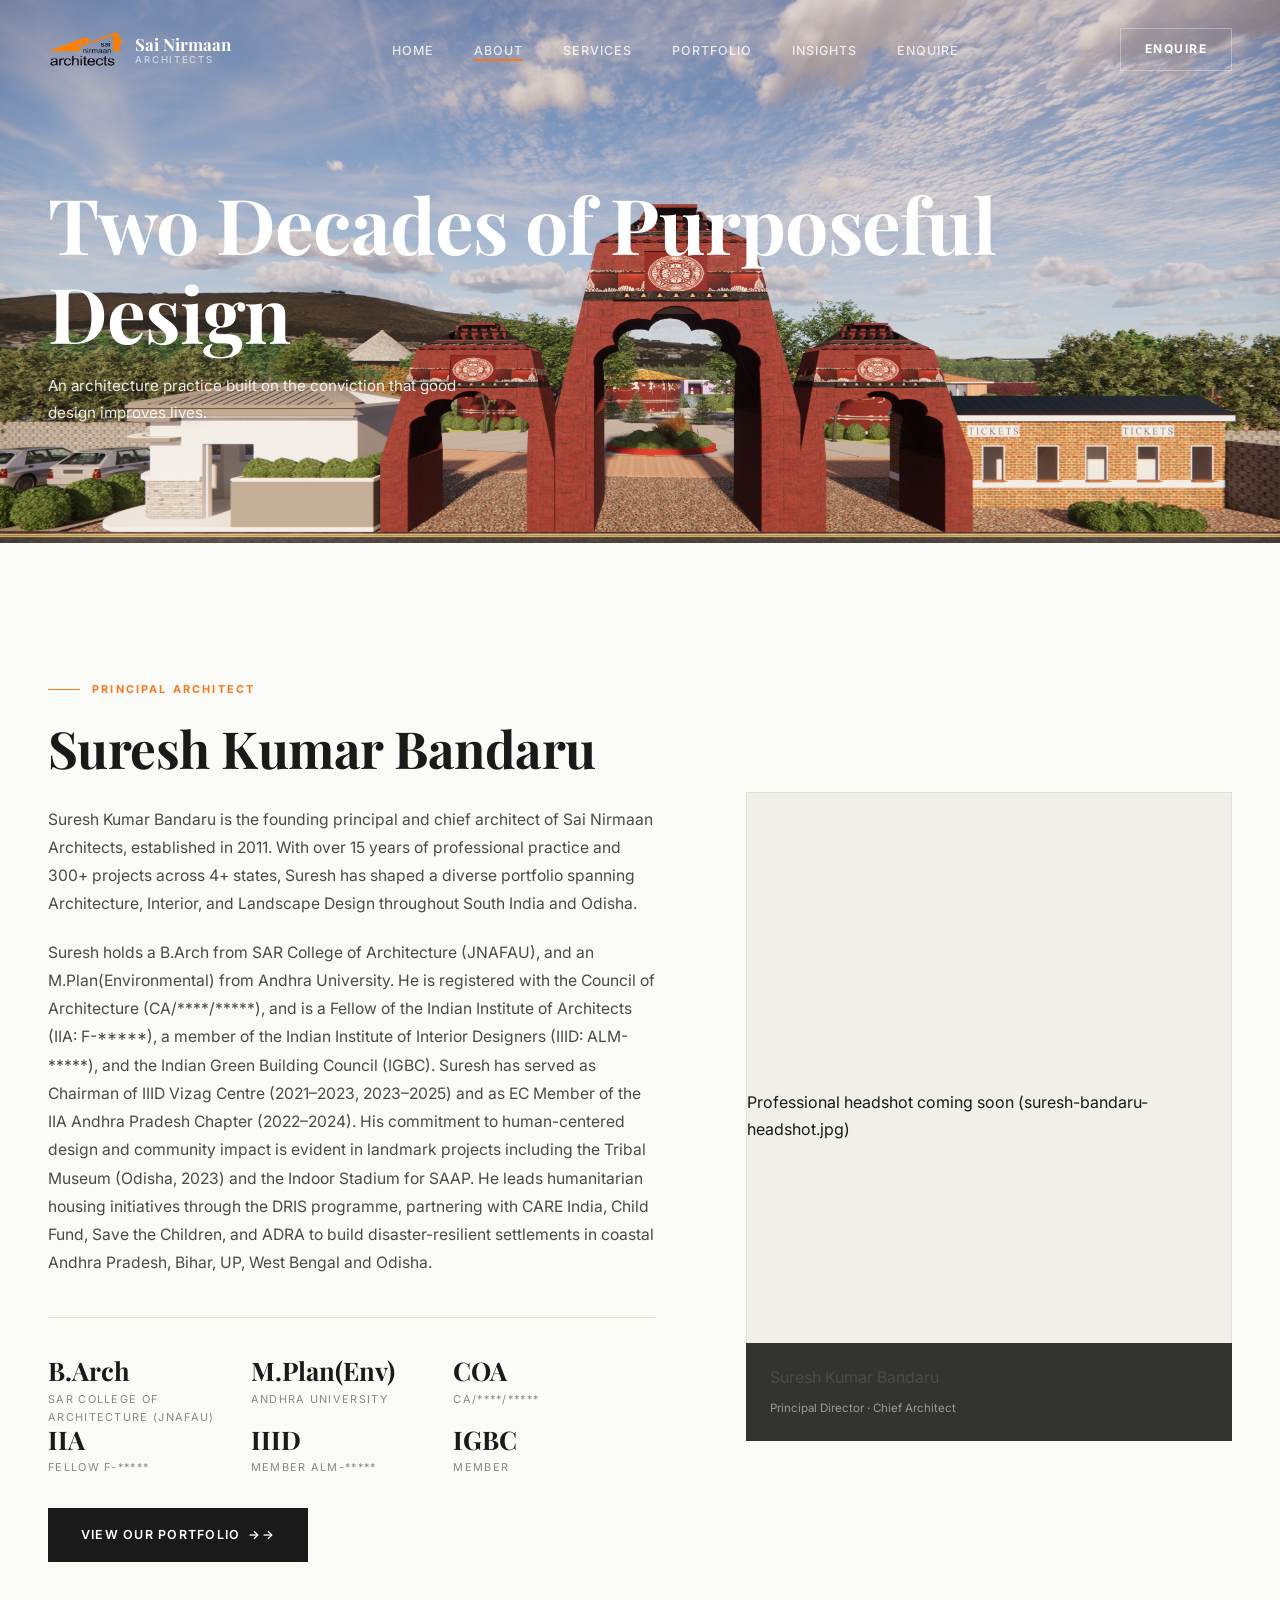
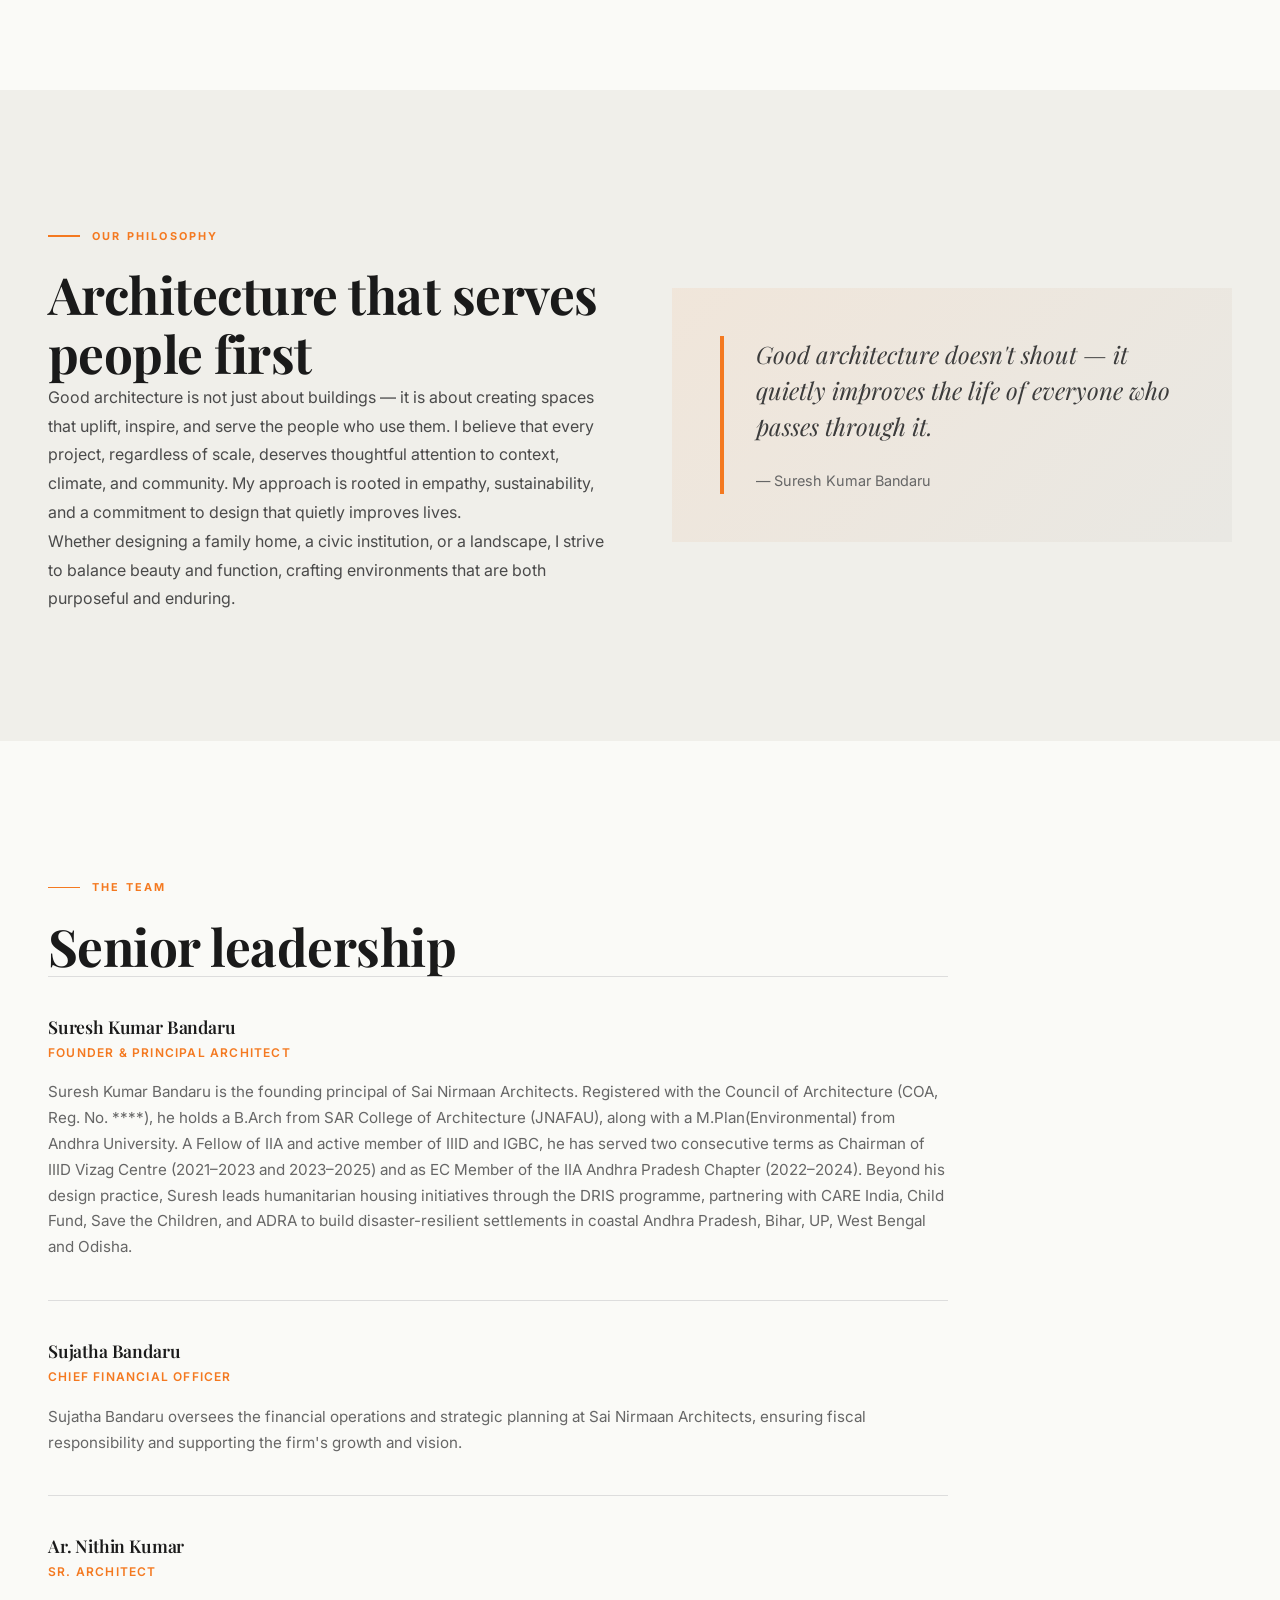
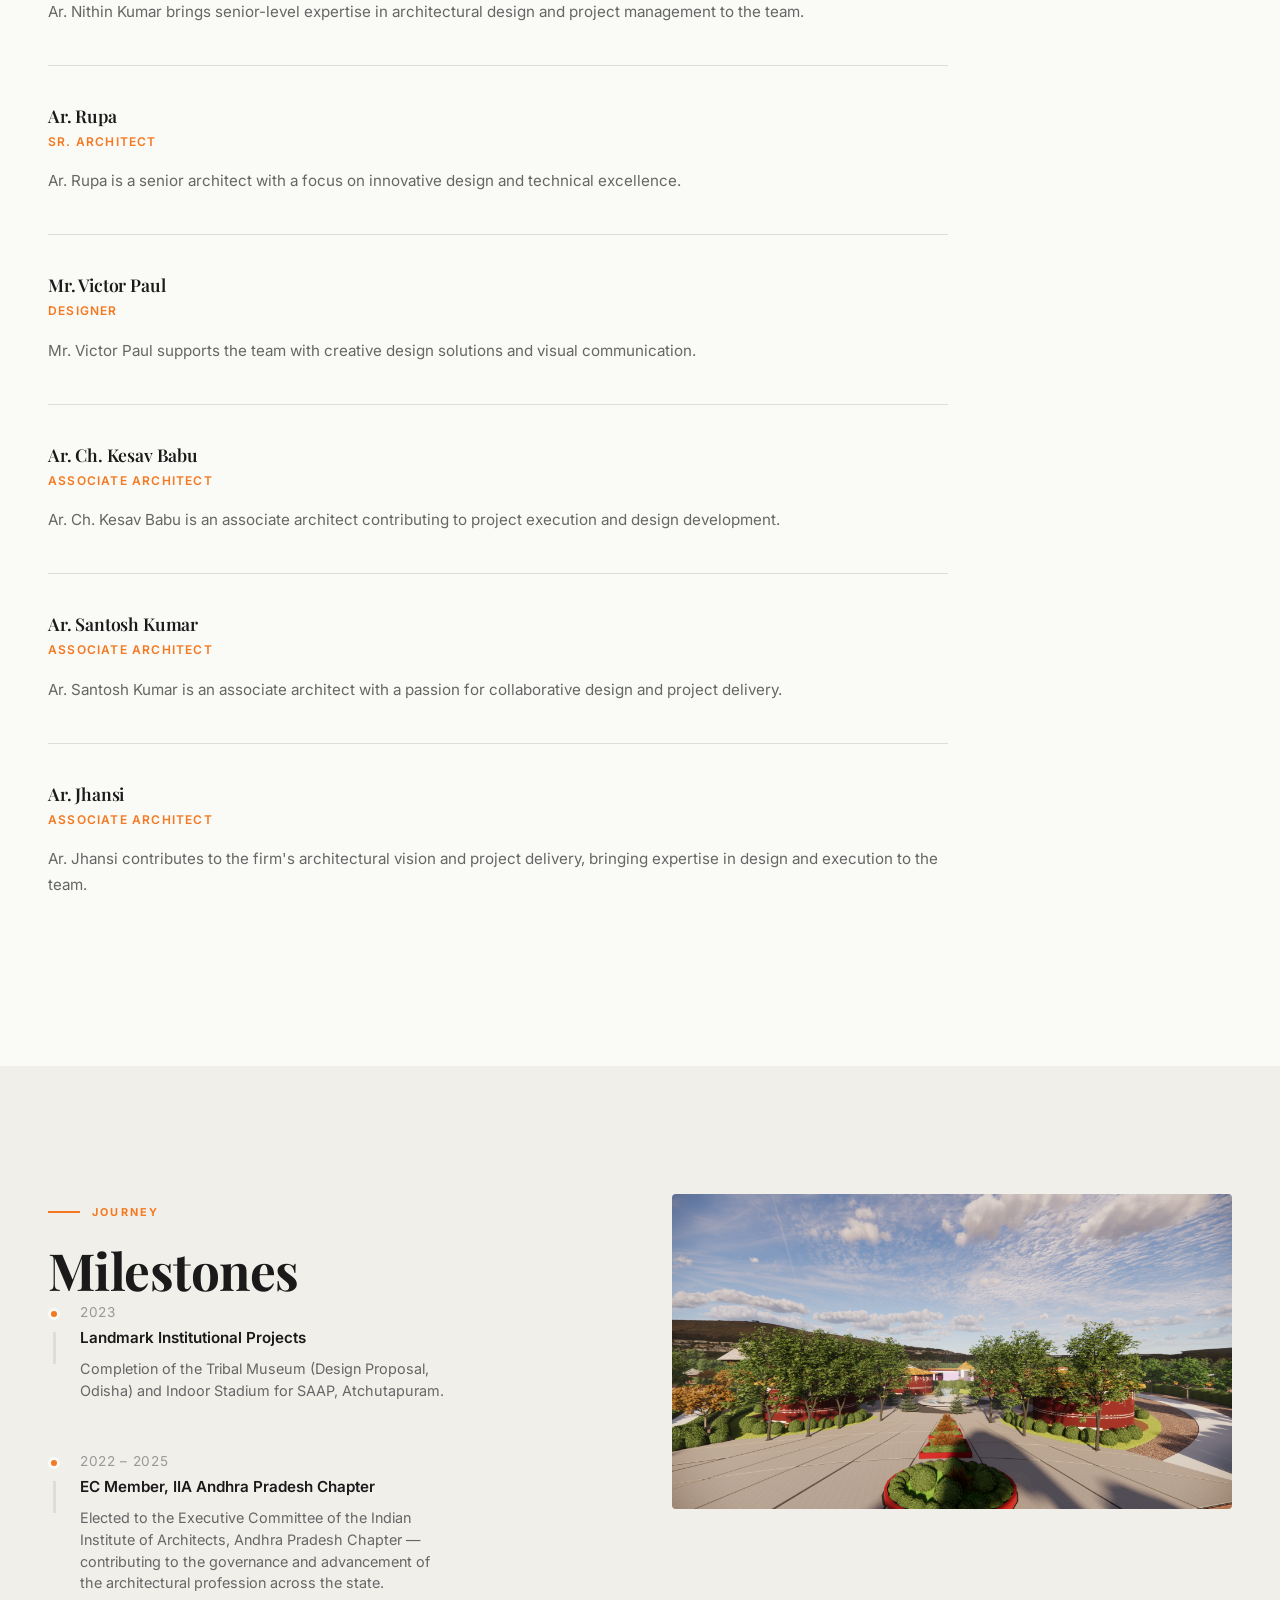
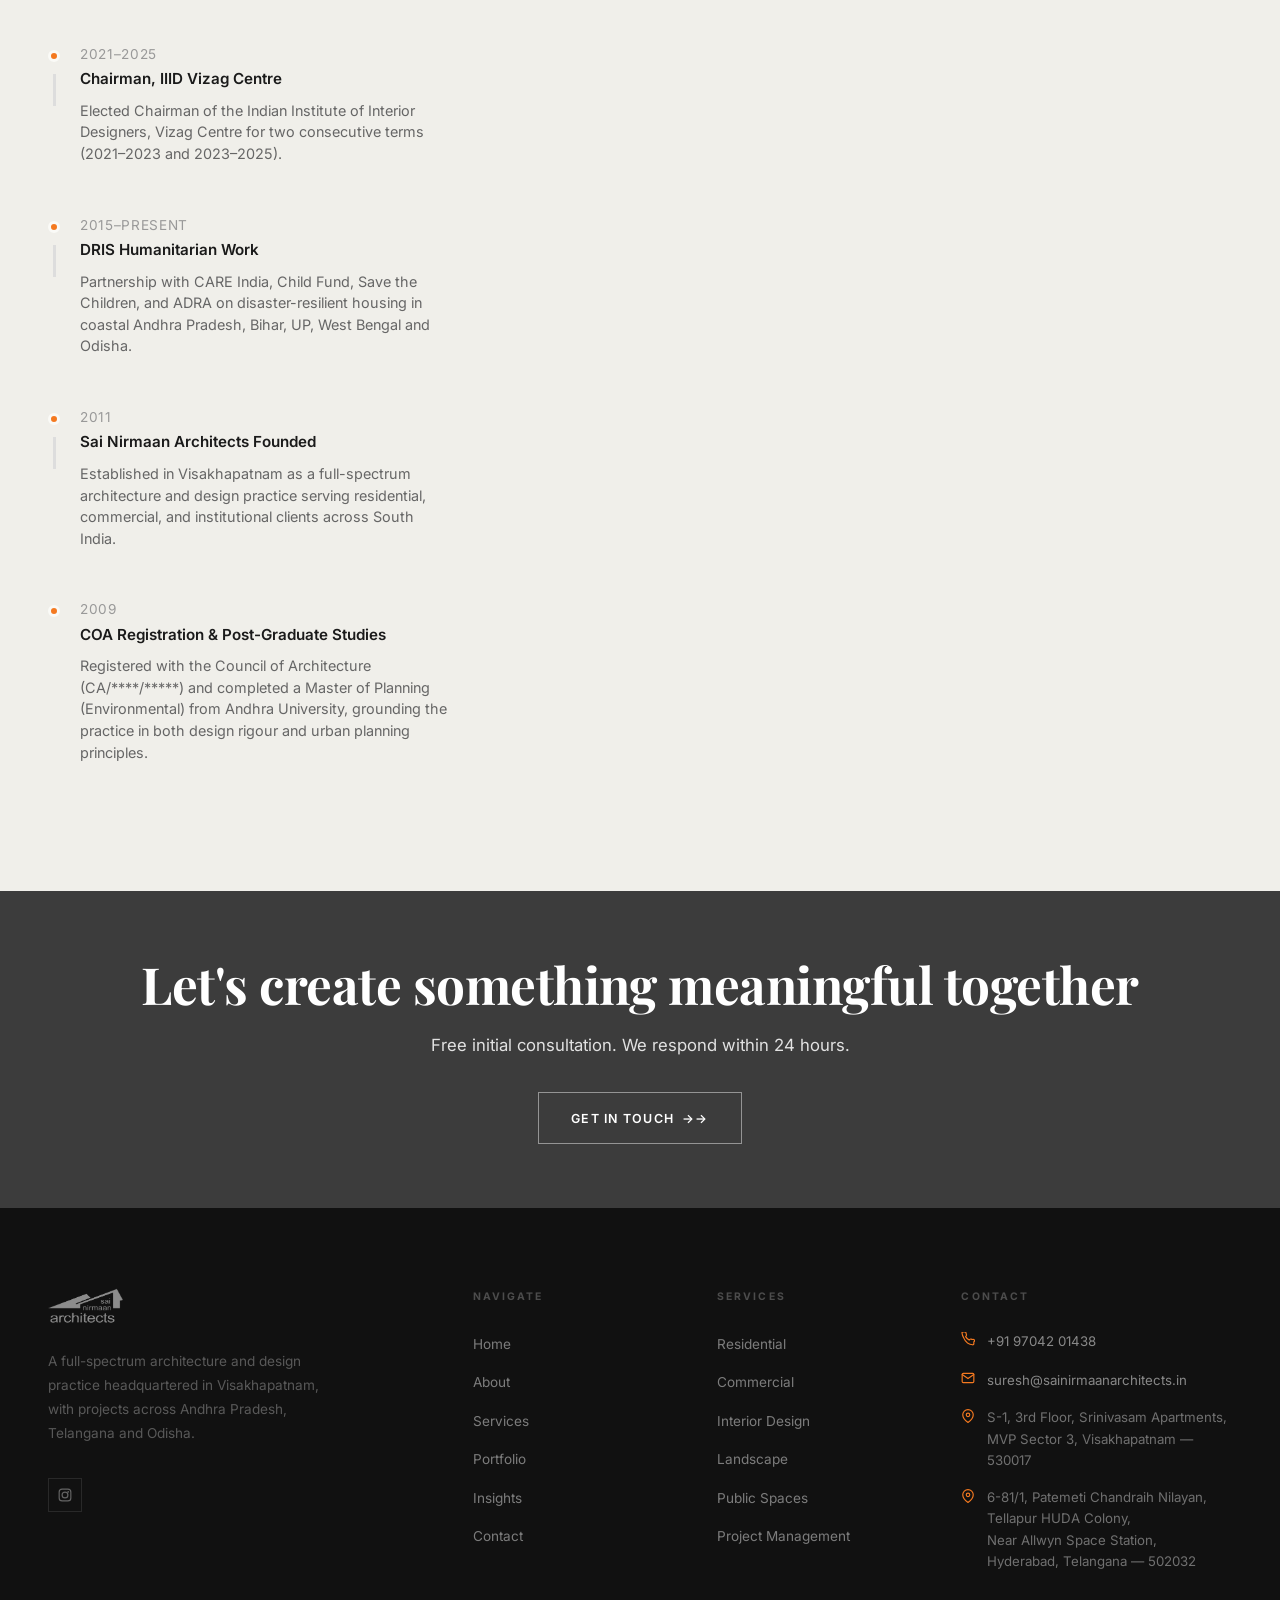
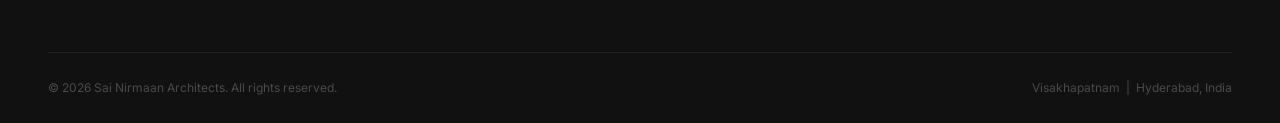
==== about.html @ 6c0e5b86 "fix: update Hyderabad pincode to 502032 across all pages" ====
<!DOCTYPE html>
<html lang="en">
<head>
    <meta charset="UTF-8">
    <meta name="viewport" content="width=device-width, initial-scale=1.0">
    <title>About — Sai Nirmaan Architects | Visakhapatnam</title>
    <meta name="description" content="Meet Principal Architect Suresh Kumar Bandaru and the Sai Nirmaan Architects team — 15+ years of architectural excellence across South India and Odisha.">
    <link rel="canonical" href="https://sainirmaan.in/about.html" />
    <meta property="og:type" content="website" />
    <meta property="og:site_name" content="Sai Nirmaan Architects" />
    <meta property="og:url" content="https://sainirmaan.in/about.html" />
    <meta property="og:title" content="About — Sai Nirmaan Architects | Visakhapatnam" />
    <meta property="og:description" content="Meet Principal Architect Suresh Kumar Bandaru — 15+ years of architectural excellence across South India and Odisha." />
    <meta property="og:image" content="https://sainirmaan.in/images/architectural/tribal-museum-1.png" />
    <meta name="twitter:card" content="summary_large_image" />
    <meta name="twitter:title" content="About — Sai Nirmaan Architects" />
    <meta name="twitter:description" content="15+ years of architectural practice — residential, commercial, institutional and landscape design across South India." />
    <meta name="twitter:image" content="https://sainirmaan.in/images/architectural/tribal-museum-1.png" />
    <link rel="icon" href="favicon.svg" type="image/svg+xml" />
    <link rel="icon" href="images/logo/nirmaan-logo.png" type="image/png" />
    <link rel="preconnect" href="https://fonts.googleapis.com">
    <link rel="preconnect" href="https://fonts.gstatic.com" crossorigin>
    <link href="https://fonts.googleapis.com/css2?family=Playfair+Display:ital,wght@0,400;0,600;0,700;1,400;1,600&family=Inter:wght@300;400;500;600;700&display=swap" rel="stylesheet">
    <link rel="stylesheet" href="css/style.css">
</head>
<body>

<!-- Navigation -->
<nav class="nav" id="nav">
    <div class="nav-inner">
        <a href="index.html" class="nav-logo">
            <img src="images/logo/nirmaan-logo.png" alt="Sai Nirmaan Architects" />
            <div class="nav-logo-name">Sai Nirmaan <small>Architects</small></div>
        </a>
        <ul class="nav-links" id="navLinks">
            <li><a href="index.html">Home</a></li>
            <li><a href="about.html" class="active">About</a></li>
            <li><a href="services.html">Services</a></li>
            <li><a href="portfolio.html">Portfolio</a></li>
            <li><a href="blog.html">Insights</a></li>
            <li><a href="contact.html">Enquire</a></li>
        </ul>
        <a href="contact.html" class="nav-enquire">Enquire</a>
        <button class="hamburger" id="hamburger" aria-label="Menu"><span></span><span></span><span></span></button>
    </div>
</nav>

<!-- Page Hero -->
<section class="page-hero" style="background-image: url('images/architectural/tribal-museum-2.png');">
    <div class="page-hero-bg"></div>
    <div class="page-hero-content">
        <div class="wrap">
            <h1>Two Decades of Purposeful Design</h1>
            <p class="hero-sub">An architecture practice built on the conviction that good design improves lives.</p>
        </div>
    </div>
</section>

<!-- Section 1: Principal Architect -->
<section class="section">
    <div class="wrap">
        <div class="about-block">
            <div class="about-text">
                <div class="eyebrow">Principal Architect</div>
                <h2>Suresh Kumar Bandaru</h2>
                <p>Suresh Kumar Bandaru is the founding principal and chief architect of Sai Nirmaan Architects, established in 2011. With over 15 years of professional practice and 300+ projects across 4+ states, Suresh has shaped a diverse portfolio spanning Architecture, Interior, and Landscape Design throughout South India and Odisha.</p>
                <p>Suresh holds a B.Arch from SAR College of Architecture (JNAFAU), and an M.Plan(Environmental) from Andhra University. He is registered with the Council of Architecture (CA/****/*****), and is a Fellow of the Indian Institute of Architects (IIA: F-*****), a member of the Indian Institute of Interior Designers (IIID: ALM-*****), and the Indian Green Building Council (IGBC). Suresh has served as Chairman of IIID Vizag Centre (2021–2023, 2023–2025) and as EC Member of the IIA Andhra Pradesh Chapter (2022–2024). His commitment to human-centered design and community impact is evident in landmark projects including the Tribal Museum (Odisha, 2023) and the Indoor Stadium for SAAP. He leads humanitarian housing initiatives through the DRIS programme, partnering with CARE India, Child Fund, Save the Children, and ADRA to build disaster-resilient settlements in coastal Andhra Pradesh, Bihar, UP, West Bengal and Odisha.</p>
                <div class="about-credentials">
                    <div class="cred-item">
                        <div class="cred-value">B.Arch</div>
                        <div class="cred-label">SAR College of Architecture (JNAFAU)</div>
                    </div>
                    <div class="cred-item">
                        <div class="cred-value">M.Plan(Env)</div>
                        <div class="cred-label">Andhra University</div>
                    </div>
                    <div class="cred-item">
                        <div class="cred-value">COA</div>
                        <div class="cred-label">CA/****/*****</div>
                    </div>
                    <div class="cred-item">
                        <div class="cred-value">IIA</div>
                        <div class="cred-label">Fellow F-*****</div>
                    </div>
                    <div class="cred-item">
                        <div class="cred-value">IIID</div>
                        <div class="cred-label">Member ALM-*****</div>
                    </div>
                    <div class="cred-item">
                        <div class="cred-value">IGBC</div>
                        <div class="cred-label">Member</div>
                    </div>
                </div>
                <p style="margin-top: 2rem;">
                    <a href="portfolio.html" class="btn btn-dark">View our portfolio <span class="btn-arrow">→</span></a>
                </p>
            </div>
            <div class="about-portrait">
                <div class="portrait-placeholder">Professional headshot coming soon (suresh-bandaru-headshot.jpg)</div>
                <p class="portrait-caption">Suresh Kumar Bandaru<br><span>Principal Director · Chief Architect</span></p>
            </div>
        </div>
    </div>
</section>

<!-- Section 2: Design Philosophy -->
<section class="section section-stone">
    <div class="wrap">
        <div class="about-2col" style="align-items: center;">
            <div class="fade-in">
                <div class="eyebrow">Our Philosophy</div>
                <h2>Architecture that serves people first</h2>
                <p>Good architecture is not just about buildings — it is about creating spaces that uplift, inspire, and serve the people who use them. I believe that every project, regardless of scale, deserves thoughtful attention to context, climate, and community. My approach is rooted in empathy, sustainability, and a commitment to design that quietly improves lives.</p>
                <p>Whether designing a family home, a civic institution, or a landscape, I strive to balance beauty and function, crafting environments that are both purposeful and enduring.</p>
            </div>
            <div class="fade-in" style="padding: 3rem; background: linear-gradient(135deg, rgba(244, 121, 32, 0.08) 0%, rgba(60, 60, 60, 0.04) 100%);">
                <blockquote style="border-left: 4px solid #F47920; padding-left: 2rem; margin: 0;">
                    <p style="font-family: 'Playfair Display', serif; font-size: 1.5rem; font-style: italic; line-height: 1.5; color: #3C3C3C; margin: 0;">Good architecture doesn't shout — it quietly improves the life of everyone who passes through it.</p>
                    <p style="font-family: 'Inter', sans-serif; font-size: 0.9rem; color: #666; margin-top: 1.5rem; margin-bottom: 0;">— Suresh Kumar Bandaru</p>
                </blockquote>
            </div>
        </div>
    </div>
</section>

<!-- Section 3: Team -->
<section class="section">
    <div class="wrap">
        <div class="eyebrow">The Team</div>
        <h2>Senior leadership</h2>
        <div style="max-width: 900px;">
            <div style="border-top: 1px solid #ddd; padding: 2.5rem 0; border-bottom: 1px solid #ddd;">
                <h3 style="margin: 0 0 0.3rem 0; font-size: 1.1rem; font-weight: 600;">Suresh Kumar Bandaru</h3>
                <p style="margin: 0 0 1rem 0; font-size: 0.75rem; letter-spacing: 0.1em; color: #F47920; text-transform: uppercase; font-weight: 600;">Founder &amp; Principal Architect</p>
                <p style="margin: 0; font-size: 0.95rem; color: #666; line-height: 1.7;">Suresh Kumar Bandaru is the founding principal of Sai Nirmaan Architects. Registered with the Council of Architecture (COA, Reg. No. ****), he holds a B.Arch from SAR College of Architecture (JNAFAU), along with a M.Plan(Environmental) from Andhra University. A Fellow of IIA and active member of IIID and IGBC, he has served two consecutive terms as Chairman of IIID Vizag Centre (2021–2023 and 2023–2025) and as EC Member of the IIA Andhra Pradesh Chapter (2022–2024). Beyond his design practice, Suresh leads humanitarian housing initiatives through the DRIS programme, partnering with CARE India, Child Fund, Save the Children, and ADRA to build disaster-resilient settlements in coastal Andhra Pradesh, Bihar, UP, West Bengal and Odisha.</p>
            </div>
            <div style="border-bottom: 1px solid #ddd; padding: 2.5rem 0;">
                <h3 style="margin: 0 0 0.3rem 0; font-size: 1.1rem; font-weight: 600;">Sujatha Bandaru</h3>
                <p style="margin: 0 0 1rem 0; font-size: 0.75rem; letter-spacing: 0.1em; color: #F47920; text-transform: uppercase; font-weight: 600;">Chief Financial Officer</p>
                <p style="margin: 0; font-size: 0.95rem; color: #666; line-height: 1.7;">Sujatha Bandaru oversees the financial operations and strategic planning at Sai Nirmaan Architects, ensuring fiscal responsibility and supporting the firm's growth and vision.</p>
            </div>
            <div style="border-bottom: 1px solid #ddd; padding: 2.5rem 0;">
                <h3 style="margin: 0 0 0.3rem 0; font-size: 1.1rem; font-weight: 600;">Ar. Nithin Kumar</h3>
                <p style="margin: 0 0 1rem 0; font-size: 0.75rem; letter-spacing: 0.1em; color: #F47920; text-transform: uppercase; font-weight: 600;">Sr. Architect</p>
                <p style="margin: 0; font-size: 0.95rem; color: #666; line-height: 1.7;">Ar. Nithin Kumar brings senior-level expertise in architectural design and project management to the team.</p>
            </div>
            <div style="border-bottom: 1px solid #ddd; padding: 2.5rem 0;">
                <h3 style="margin: 0 0 0.3rem 0; font-size: 1.1rem; font-weight: 600;">Ar. Rupa</h3>
                <p style="margin: 0 0 1rem 0; font-size: 0.75rem; letter-spacing: 0.1em; color: #F47920; text-transform: uppercase; font-weight: 600;">Sr. Architect</p>
                <p style="margin: 0; font-size: 0.95rem; color: #666; line-height: 1.7;">Ar. Rupa is a senior architect with a focus on innovative design and technical excellence.</p>
            </div>
            <div style="border-bottom: 1px solid #ddd; padding: 2.5rem 0;">
                <h3 style="margin: 0 0 0.3rem 0; font-size: 1.1rem; font-weight: 600;">Mr. Victor Paul</h3>
                <p style="margin: 0 0 1rem 0; font-size: 0.75rem; letter-spacing: 0.1em; color: #F47920; text-transform: uppercase; font-weight: 600;">Designer</p>
                <p style="margin: 0; font-size: 0.95rem; color: #666; line-height: 1.7;">Mr. Victor Paul supports the team with creative design solutions and visual communication.</p>
            </div>
            <div style="border-bottom: 1px solid #ddd; padding: 2.5rem 0;">
                <h3 style="margin: 0 0 0.3rem 0; font-size: 1.1rem; font-weight: 600;">Ar. Ch. Kesav Babu</h3>
                <p style="margin: 0 0 1rem 0; font-size: 0.75rem; letter-spacing: 0.1em; color: #F47920; text-transform: uppercase; font-weight: 600;">Associate Architect</p>
                <p style="margin: 0; font-size: 0.95rem; color: #666; line-height: 1.7;">Ar. Ch. Kesav Babu is an associate architect contributing to project execution and design development.</p>
            </div>
            <div style="border-bottom: 1px solid #ddd; padding: 2.5rem 0;">
                <h3 style="margin: 0 0 0.3rem 0; font-size: 1.1rem; font-weight: 600;">Ar. Santosh Kumar</h3>
                <p style="margin: 0 0 1rem 0; font-size: 0.75rem; letter-spacing: 0.1em; color: #F47920; text-transform: uppercase; font-weight: 600;">Associate Architect</p>
                <p style="margin: 0; font-size: 0.95rem; color: #666; line-height: 1.7;">Ar. Santosh Kumar is an associate architect with a passion for collaborative design and project delivery.</p>
            </div>
            <div style="padding: 2.5rem 0;">
                <h3 style="margin: 0 0 0.3rem 0; font-size: 1.1rem; font-weight: 600;">Ar. Jhansi</h3>
                <p style="margin: 0 0 1rem 0; font-size: 0.75rem; letter-spacing: 0.1em; color: #F47920; text-transform: uppercase; font-weight: 600;">Associate Architect</p>
                <p style="margin: 0; font-size: 0.95rem; color: #666; line-height: 1.7;">Ar. Jhansi contributes to the firm's architectural vision and project delivery, bringing expertise in design and execution to the team.</p>
            </div>
        </div>
    </div>
</section>

<!-- Section 4: Career Milestones -->
<section class="section section-stone">
    <div class="wrap">
        <div class="about-2col" style="align-items: flex-start;">
            <div class="fade-in">
                <div class="eyebrow">Journey</div>
                <h2>Milestones</h2>
                <div style="max-width: 400px;">
                    <div style="position: relative; padding-left: 2rem; margin-bottom: 3rem;">
                        <div style="position: absolute; left: 0; top: 0.5rem; width: 12px; height: 12px; background: #F47920; border-radius: 50%; border: 3px solid #FAFAF7;"></div>
                        <div style="position: absolute; left: 4.5px; top: 2rem; width: 3px; height: 2rem; background: #ddd;"></div>
                        <p style="font-size: 0.85rem; color: #999; text-transform: uppercase; letter-spacing: 0.05em; margin: 0 0 0.25rem 0;">2023</p>
                        <h4 style="margin: 0 0 0.75rem 0; font-size: 0.95rem; font-weight: 600;">Landmark Institutional Projects</h4>
                        <p style="margin: 0; font-size: 0.9rem; color: #666; line-height: 1.5;">Completion of the Tribal Museum (Design Proposal, Odisha) and Indoor Stadium for SAAP, Atchutapuram.</p>
                    </div>
                    <div style="position: relative; padding-left: 2rem; margin-bottom: 3rem;">
                        <div style="position: absolute; left: 0; top: 0.5rem; width: 12px; height: 12px; background: #F47920; border-radius: 50%; border: 3px solid #FAFAF7;"></div>
                        <div style="position: absolute; left: 4.5px; top: 2rem; width: 3px; height: 2rem; background: #ddd;"></div>
                        <p style="font-size: 0.85rem; color: #999; text-transform: uppercase; letter-spacing: 0.05em; margin: 0 0 0.25rem 0;">2022 – 2025</p>
                        <h4 style="margin: 0 0 0.75rem 0; font-size: 0.95rem; font-weight: 600;">EC Member, IIA Andhra Pradesh Chapter</h4>
                        <p style="margin: 0; font-size: 0.9rem; color: #666; line-height: 1.5;">Elected to the Executive Committee of the Indian Institute of Architects, Andhra Pradesh Chapter — contributing to the governance and advancement of the architectural profession across the state.</p>
                    </div>
                    <div style="position: relative; padding-left: 2rem; margin-bottom: 3rem;">
                        <div style="position: absolute; left: 0; top: 0.5rem; width: 12px; height: 12px; background: #F47920; border-radius: 50%; border: 3px solid #FAFAF7;"></div>
                        <div style="position: absolute; left: 4.5px; top: 2rem; width: 3px; height: 2rem; background: #ddd;"></div>
                        <p style="font-size: 0.85rem; color: #999; text-transform: uppercase; letter-spacing: 0.05em; margin: 0 0 0.25rem 0;">2021–2025</p>
                        <h4 style="margin: 0 0 0.75rem 0; font-size: 0.95rem; font-weight: 600;">Chairman, IIID Vizag Centre</h4>
                        <p style="margin: 0; font-size: 0.9rem; color: #666; line-height: 1.5;">Elected Chairman of the Indian Institute of Interior Designers, Vizag Centre for two consecutive terms (2021–2023 and 2023–2025).</p>
                    </div>
                    <div style="position: relative; padding-left: 2rem; margin-bottom: 3rem;">
                        <div style="position: absolute; left: 0; top: 0.5rem; width: 12px; height: 12px; background: #F47920; border-radius: 50%; border: 3px solid #FAFAF7;"></div>
                        <div style="position: absolute; left: 4.5px; top: 2rem; width: 3px; height: 2rem; background: #ddd;"></div>
                        <p style="font-size: 0.85rem; color: #999; text-transform: uppercase; letter-spacing: 0.05em; margin: 0 0 0.25rem 0;">2015–Present</p>
                        <h4 style="margin: 0 0 0.75rem 0; font-size: 0.95rem; font-weight: 600;">DRIS Humanitarian Work</h4>
                        <p style="margin: 0; font-size: 0.9rem; color: #666; line-height: 1.5;">Partnership with CARE India, Child Fund, Save the Children, and ADRA on disaster-resilient housing in coastal Andhra Pradesh, Bihar, UP, West Bengal and Odisha.</p>
                    </div>
                    <div style="position: relative; padding-left: 2rem; margin-bottom: 3rem;">
                        <div style="position: absolute; left: 0; top: 0.5rem; width: 12px; height: 12px; background: #F47920; border-radius: 50%; border: 3px solid #FAFAF7;"></div>
                        <div style="position: absolute; left: 4.5px; top: 2rem; width: 3px; height: 2rem; background: #ddd;"></div>
                        <p style="font-size: 0.85rem; color: #999; text-transform: uppercase; letter-spacing: 0.05em; margin: 0 0 0.25rem 0;">2011</p>
                        <h4 style="margin: 0 0 0.75rem 0; font-size: 0.95rem; font-weight: 600;">Sai Nirmaan Architects Founded</h4>
                        <p style="margin: 0; font-size: 0.9rem; color: #666; line-height: 1.5;">Established in Visakhapatnam as a full-spectrum architecture and design practice serving residential, commercial, and institutional clients across South India.</p>
                    </div>
                    <div style="position: relative; padding-left: 2rem;">
                        <div style="position: absolute; left: 0; top: 0.5rem; width: 12px; height: 12px; background: #F47920; border-radius: 50%; border: 3px solid #FAFAF7;"></div>
                        <p style="font-size: 0.85rem; color: #999; text-transform: uppercase; letter-spacing: 0.05em; margin: 0 0 0.25rem 0;">2009</p>
                        <h4 style="margin: 0 0 0.75rem 0; font-size: 0.95rem; font-weight: 600;">COA Registration &amp; Post-Graduate Studies</h4>
                        <p style="margin: 0; font-size: 0.9rem; color: #666; line-height: 1.5;">Registered with the Council of Architecture (CA/****/*****) and completed a Master of Planning (Environmental) from Andhra University, grounding the practice in both design rigour and urban planning principles.</p>
                    </div>
                </div>
            </div>
            <div class="fade-in">
                <img src="images/architectural/tribal-museum-4.png" alt="Tribal Museum" style="width: 100%; height: auto; display: block; border-radius: 4px;">
            </div>
        </div>
    </div>
</section>

<!-- CTA Strip -->
<section style="background: #3C3C3C; color: white; padding: 4rem 0; text-align: center;">
    <div class="wrap">
        <h2 style="margin: 0 0 1rem 0; color: white;">Let's create something meaningful together</h2>
        <p style="margin: 0 0 2rem 0; font-size: 1.05rem; color: rgba(255,255,255,0.85);">Free initial consultation. We respond within 24 hours.</p>
        <a href="contact.html" class="btn btn-ghost">Get in touch <span class="btn-arrow">→</span></a>
    </div>
</section>

 <!-- ============ FOOTER ============ -->
<footer class="footer">
  <div class="wrap">
    <div class="footer-top">
      <div class="footer-brand">
        <img src="images/logo/nirmaan-logo.png" alt="Sai Nirmaan Architects" />
        <p>A full-spectrum architecture and design practice headquartered in Visakhapatnam, with projects across Andhra Pradesh, Telangana and Odisha.</p>
        <div class="footer-socials">
          <a href="https://www.instagram.com/nirmaanarchitects.india/" class="fsocial" aria-label="Instagram" target="_blank" rel="noopener">
            <svg width="14" height="14" viewBox="0 0 24 24" fill="none" stroke="currentColor" stroke-width="2"><rect x="2" y="2" width="20" height="20" rx="5"/><circle cx="12" cy="12" r="5"/><circle cx="17.5" cy="6.5" r="1.5" fill="currentColor" stroke="none"/></svg>
          </a>
        </div>
      </div>

      <div class="footer-col">
        <h5>Navigate</h5>
        <ul>
          <li><a href="index.html">Home</a></li>
          <li><a href="about.html">About</a></li>
          <li><a href="services.html">Services</a></li>
          <li><a href="portfolio.html">Portfolio</a></li>
          <li><a href="blog.html">Insights</a></li>
          <li><a href="contact.html">Contact</a></li>
        </ul>
      </div>

      <div class="footer-col">
        <h5>Services</h5>
        <ul>
          <li><a href="services.html#residential">Residential</a></li>
          <li><a href="services.html#commercial">Commercial</a></li>
          <li><a href="services.html#interior">Interior Design</a></li>
          <li><a href="services.html#landscape">Landscape</a></li>
          <li><a href="services.html#public">Public Spaces</a></li>
          <li><a href="services.html#pm">Project Management</a></li>
        </ul>
      </div>

      <div class="footer-col">
        <h5>Contact</h5>
        <div class="footer-contact-row">
          <svg width="14" height="14" viewBox="0 0 24 24" fill="none" stroke-width="2" stroke-linecap="round" stroke-linejoin="round"><path d="M22 16.92v3a2 2 0 0 1-2.18 2 19.79 19.79 0 0 1-8.63-3.07A19.5 19.5 0 0 1 4.69 10a19.79 19.79 0 0 1-3.07-8.67A2 2 0 0 1 3.62 0h3a2 2 0 0 1 2 1.72 12.84 12.84 0 0 0 .7 2.81 2 2 0 0 1-.45 2.11L7.91 7.91a16 16 0 0 0 6 6l1.27-1.27a2 2 0 0 1 2.11-.45 12.84 12.84 0 0 0 2.81.7A2 2 0 0 1 22 16.92z"/></svg>
          <a href="tel:+919704201438">+91 97042 01438</a>
        </div>
        <div class="footer-contact-row">
          <svg width="14" height="14" viewBox="0 0 24 24" fill="none" stroke-width="2" stroke-linecap="round" stroke-linejoin="round"><path d="M4 4h16c1.1 0 2 .9 2 2v12c0 1.1-.9 2-2 2H4c-1.1 0-2-.9-2-2V6c0-1.1.9-2 2-2z"/><polyline points="22,6 12,13 2,6"/></svg>
          <a href="mailto:suresh@sainirmaanarchitects.in">suresh@sainirmaanarchitects.in</a>
        </div>
        <div class="footer-contact-row">
          <svg width="14" height="14" viewBox="0 0 24 24" fill="none" stroke-width="2" stroke-linecap="round" stroke-linejoin="round"><path d="M21 10c0 7-9 13-9 13s-9-6-9-13a9 9 0 0 1 18 0z"/><circle cx="12" cy="10" r="3"/></svg>
          <span>S-1, 3rd Floor, Srinivasam Apartments,<br/>MVP Sector 3, Visakhapatnam — 530017</span>
        </div>
        <div class="footer-contact-row">
          <svg width="14" height="14" viewBox="0 0 24 24" fill="none" stroke-width="2" stroke-linecap="round" stroke-linejoin="round"><path d="M21 10c0 7-9 13-9 13s-9-6-9-13a9 9 0 0 1 18 0z"/><circle cx="12" cy="10" r="3"/></svg>
          <span>6-81/1, Patemeti Chandraih Nilayan, Tellapur HUDA Colony,<br/>Near Allwyn Space Station, Hyderabad, Telangana — 502032</span>
        </div>
      </div>
    </div>
    <div class="footer-bottom">
      <p>© 2026 Sai Nirmaan Architects. All rights reserved.</p>
      <p>Visakhapatnam &nbsp;|&nbsp; Hyderabad, India</p>
    </div>
  </div>
</footer>

<!-- Back to Top Button -->
<button class="btt" id="btt" title="Back to top">
    <svg width="18" height="18" viewBox="0 0 24 24" fill="none" stroke="currentColor" stroke-width="2.5" stroke-linecap="round" stroke-linejoin="round"><polyline points="18 15 12 9 6 15"/></svg>
  </button>

<script src="js/main.js"></script>

</body>
</html>
---- css/style.css ----
/* ============================================================
   SAI NIRMAAN ARCHITECTS — Design System v2
   Philosophy: Editorial restraint. Cinematic imagery.
   Generous whitespace. Architecture-grade typography.
   ============================================================ */

/* ---------- Reset ---------- */
*, *::before, *::after { box-sizing: border-box; margin: 0; padding: 0; }
html { scroll-behavior: smooth; font-size: 16px; -webkit-font-smoothing: antialiased; }
img { display: block; max-width: 100%; height: auto; }
a { color: inherit; text-decoration: none; }
ul { list-style: none; }
button { font-family: inherit; cursor: pointer; }

/* ---------- Design Tokens ---------- */
:root {
  /* Palette — Orange used sparingly as an accent only */
  --ink:        #1A1A1A;        /* near-black, richer than charcoal */
  --ink-soft:   #4A4A4A;        /* body copy */
  --ink-muted:  #888888;        /* captions, labels */
  --cream:      #FAFAF7;        /* warm off-white base */
  --stone:      #F0EFEA;        /* alternate section bg */
  --rule:       #E2E0D9;        /* hairline dividers */
  --orange:     #F47920;        /* brand accent — use sparingly */
  --orange-dk:  #D4661A;        /* hover state */
  --white:      #FFFFFF;

  /* Typography */
  --serif:   'Playfair Display', 'Georgia', serif;
  --sans:    'Inter', 'Helvetica Neue', sans-serif;

  /* Layout */
  --max:     1280px;
  --gutter:  clamp(1.5rem, 4vw, 3rem);

  /* Motion */
  --ease:    cubic-bezier(0.25, 0.46, 0.45, 0.94);
  --dur:     0.45s;
  --dur-fast:0.25s;
}

/* ---------- Base ---------- */
body {
  font-family: var(--sans);
  color: var(--ink);
  background: var(--cream);
  line-height: 1.7;
  overflow-x: hidden;
}

/* ---------- Typography Scale ---------- */
h1, h2, h3, h4 {
  font-family: var(--serif);
  line-height: 1.15;
  color: var(--ink);
  font-weight: 700;
  letter-spacing: -0.01em;
}
h1 { font-size: clamp(2.8rem, 6vw, 5rem); }
h2 { font-size: clamp(2rem, 4vw, 3.2rem); }
h3 { font-size: clamp(1.2rem, 2vw, 1.6rem); }
h4 { font-size: 1rem; font-weight: 600; font-family: var(--sans); letter-spacing: 0; }

p { color: var(--ink-soft); line-height: 1.8; }

.eyebrow {
  display: inline-flex;
  align-items: center;
  gap: 0.75rem;
  font-size: 0.68rem;
  font-weight: 700;
  letter-spacing: 0.2em;
  text-transform: uppercase;
  color: var(--orange);
  margin-bottom: 1.25rem;
}
.eyebrow::before {
  content: '';
  display: block;
  width: 2rem;
  height: 1.5px;
  background: var(--orange);
  flex-shrink: 0;
}

/* ---------- Layout ---------- */
.wrap { max-width: var(--max); margin: 0 auto; padding: 0 var(--gutter); }
.section { padding: clamp(5rem, 10vw, 9rem) 0; }
.section-stone { background: var(--stone); }
.section-ink { background: var(--ink); }

/* ---------- Buttons ---------- */
.btn {
  display: inline-flex;
  align-items: center;
  gap: 0.6rem;
  padding: 0.85rem 2.2rem;
  font-size: 0.8rem;
  font-weight: 600;
  letter-spacing: 0.1em;
  text-transform: uppercase;
  transition: all var(--dur-fast) var(--ease);
  border: 1.5px solid transparent;
  cursor: pointer;
  white-space: nowrap;
}
.btn-dark {
  background: var(--ink);
  color: var(--white);
  border-color: var(--ink);
}
.btn-dark:hover {
  background: var(--orange);
  border-color: var(--orange);
  transform: translateY(-2px);
}
.btn-ghost {
  background: transparent;
  color: var(--white);
  border-color: rgba(255,255,255,0.45);
}
.btn-ghost:hover {
  background: var(--white);
  color: var(--ink);
  border-color: var(--white);
}
.btn-ghost-ink {
  background: transparent;
  color: var(--ink);
  border-color: var(--ink);
}
.btn-ghost-ink:hover {
  background: var(--ink);
  color: var(--white);
}
.btn-arrow::after {
  content: '→';
  transition: transform var(--dur-fast) var(--ease);
}
.btn-arrow:hover::after { transform: translateX(4px); }

/* ---------- NAVBAR ---------- */
.nav {
  position: fixed;
  top: 0; left: 0; right: 0;
  z-index: 900;
  padding: 1.75rem 0;
  transition: padding var(--dur) var(--ease), background var(--dur) var(--ease), border-color var(--dur) var(--ease);
  border-bottom: 1px solid transparent;
}
.nav.solid {
  background: rgba(250,250,247,0.97);
  backdrop-filter: blur(12px);
  padding: 1rem 0;
  border-color: var(--rule);
}
.nav-inner {
  max-width: var(--max);
  margin: 0 auto;
  padding: 0 var(--gutter);
  display: flex;
  align-items: center;
  justify-content: space-between;
  gap: 2rem;
}
.nav-logo {
  display: flex;
  align-items: center;
  gap: 0.75rem;
  flex-shrink: 0;
}
.nav-logo img { height: 38px; width: auto; }
.nav-logo-name {
  font-family: var(--serif);
  font-size: 1.05rem;
  font-weight: 700;
  line-height: 1.2;
  color: var(--white);
  transition: color var(--dur) var(--ease);
  white-space: nowrap;
}
.nav-logo-name small {
  display: block;
  font-family: var(--sans);
  font-size: 0.6rem;
  font-weight: 500;
  letter-spacing: 0.18em;
  text-transform: uppercase;
  opacity: 0.6;
  font-style: normal;
}
.nav.solid .nav-logo-name { color: var(--ink); }

.nav-links {
  display: flex;
  align-items: center;
  gap: 2.5rem;
}
.nav-links a {
  font-size: 0.78rem;
  font-weight: 500;
  letter-spacing: 0.08em;
  text-transform: uppercase;
  color: rgba(255,255,255,0.8);
  transition: color var(--dur-fast) var(--ease);
  position: relative;
}
.nav-links a::after {
  content: '';
  position: absolute;
  bottom: -3px; left: 0;
  width: 0; height: 1.5px;
  background: var(--orange);
  transition: width var(--dur-fast) var(--ease);
}
.nav-links a:hover::after,
.nav-links a.active::after { width: 100%; }
.nav-links a:hover { color: rgba(255,255,255,1); }
.nav.solid .nav-links a { color: var(--ink-soft); }
.nav.solid .nav-links a:hover { color: var(--ink); }

.nav-enquire {
  font-size: 0.75rem;
  font-weight: 700;
  letter-spacing: 0.12em;
  text-transform: uppercase;
  padding: 0.65rem 1.5rem;
  border: 1.5px solid rgba(255,255,255,0.35);
  color: var(--white);
  transition: all var(--dur-fast) var(--ease);
}
.nav-enquire:hover { background: var(--white); color: var(--ink); border-color: var(--white); }
.nav.solid .nav-enquire { border-color: var(--ink); color: var(--ink); background: transparent; }
.nav.solid .nav-enquire:hover { background: var(--ink); color: var(--white); }

/* Hamburger */
.hamburger {
  display: none;
  flex-direction: column;
  gap: 5px;
  padding: 4px;
  background: none;
  border: none;
}
.hamburger span {
  display: block; width: 22px; height: 1.5px;
  background: var(--white);
  transition: all var(--dur-fast) var(--ease);
}
.nav.solid .hamburger span { background: var(--ink); }

/* ---------- HERO ---------- */
.hero {
  min-height: 100svh;
  display: grid;
  grid-template-columns: 1fr;
  grid-template-rows: 1fr;
  position: relative;
  overflow: hidden;
  background: var(--ink);
}
.hero-media {
  position: absolute;
  inset: 0;
  background-image: url('../images/architectural/tribal-museum-1.png');
  background-size: cover;
  background-position: center 30%;
  opacity: 0.42;
  transform: scale(1.04);
  will-change: transform;
}
@keyframes heroScale { to { transform: scale(1.09); } }
@media (prefers-reduced-motion: no-preference) {
  .hero-media { animation: heroScale 25s ease-in-out infinite alternate; }
}

.hero-content {
  position: relative;
  z-index: 2;
  display: flex;
  flex-direction: column;
  justify-content: flex-end;
  padding: 0 var(--gutter) clamp(4rem, 8vw, 7rem);
  max-width: var(--max);
  margin: 0 auto;
  width: 100%;
  padding-top: 10rem;
}
.hero-label {
  font-size: 0.68rem;
  font-weight: 700;
  letter-spacing: 0.25em;
  text-transform: uppercase;
  color: var(--orange);
  margin-bottom: 1.5rem;
  display: flex;
  align-items: center;
  gap: 0.75rem;
}
.hero-label::before {
  content: '';
  width: 2.5rem; height: 1px;
  background: var(--orange);
}
.hero h1 {
  color: var(--white);
  max-width: 800px;
  margin-bottom: 2rem;
  font-size: clamp(2.8rem, 6vw, 5.5rem);
  line-height: 1.08;
  letter-spacing: -0.02em;
}
.hero h1 em { color: var(--orange); font-style: normal; }
.hero-sub {
  max-width: 440px;
  color: rgba(255,255,255,0.88);
  font-size: 0.95rem;
  line-height: 1.8;
  margin-bottom: 2.5rem;
}
.hero-actions { display: flex; gap: 1rem; flex-wrap: wrap; align-items: center; }

/* Stats bar — bottom-right corner */
.hero-stats {
  position: absolute;
  bottom: clamp(3rem, 6vw, 5.5rem);
  right: var(--gutter);
  display: flex;
  flex-direction: column;
  gap: 1.5rem;
  z-index: 2;
  border-left: 1px solid rgba(255,255,255,0.15);
  padding-left: 1.5rem;
}
.hero-stat-n {
  font-family: var(--serif);
  font-size: 1.9rem;
  font-weight: 700;
  color: var(--white);
  line-height: 1;
}
.hero-stat-n span { color: var(--orange); }
.hero-stat-l {
  font-size: 0.65rem;
  letter-spacing: 0.14em;
  text-transform: uppercase;
  color: rgba(255,255,255,0.45);
  margin-top: 0.25rem;
}

/* Scroll indicator */
.scroll-hint {
  position: absolute;
  bottom: 2.5rem;
  left: 50%;
  transform: translateX(-50%);
  z-index: 2;
  display: flex;
  flex-direction: column;
  align-items: center;
  gap: 0.5rem;
  color: rgba(255,255,255,0.35);
  font-size: 0.6rem;
  letter-spacing: 0.18em;
  text-transform: uppercase;
}
.scroll-hint::after {
  content: '';
  width: 1px; height: 40px;
  background: rgba(255,255,255,0.2);
  animation: scrollDrop 2s ease-in-out infinite;
}
@keyframes scrollDrop { 0%,100%{opacity:0.2;transform:scaleY(0.6)} 50%{opacity:0.8;transform:scaleY(1)} }

/* ---------- INTRO STATEMENT ---------- */
.intro-statement {
  padding: clamp(5rem, 9vw, 8rem) 0;
  border-bottom: 1px solid var(--rule);
}
.intro-statement .wrap {
  display: grid;
  grid-template-columns: 1fr 2fr;
  gap: clamp(3rem, 6vw, 7rem);
  align-items: end;
}
.intro-left {}
.intro-left h2 {
  font-size: clamp(2rem, 3.5vw, 2.8rem);
  line-height: 1.2;
  max-width: 14ch;
}
.intro-right {}
.intro-right p {
  font-size: clamp(1rem, 1.5vw, 1.2rem);
  line-height: 1.85;
  color: var(--ink-soft);
  max-width: 560px;
  margin-bottom: 1.5rem;
}
.intro-right p:last-of-type { margin-bottom: 0; }

/* ---------- SERVICES ---------- */
.services-list { border-top: 1px solid var(--rule); }
a.service-row { display: grid; }
.service-row {
  display: grid;
  grid-template-columns: 80px 1fr auto;
  gap: 2rem;
  align-items: center;
  padding: 2.5rem 0;
  border-bottom: 1px solid var(--rule);
  transition: background var(--dur-fast) var(--ease);
  cursor: default;
}
.service-row:hover { background: var(--stone); padding-left: 1rem; padding-right: 1rem; margin: 0 -1rem; }
.service-num {
  font-family: var(--serif);
  font-size: 0.85rem;
  color: var(--orange);
  font-weight: 400;
  letter-spacing: 0.05em;
}
.service-info h3 {
  font-size: clamp(1.1rem, 1.8vw, 1.4rem);
  margin-bottom: 0.4rem;
  font-family: var(--serif);
  font-weight: 700;
}
.service-info p { font-size: 0.88rem; color: var(--ink-muted); line-height: 1.6; max-width: 560px; }
.service-arrow {
  font-size: 1.1rem;
  color: var(--ink-muted);
  transition: all var(--dur-fast) var(--ease);
  opacity: 0;
}
.service-row:hover .service-arrow { opacity: 1; color: var(--orange); transform: translateX(4px); }

/* ---------- PORTFOLIO GRID ---------- */
.portfolio-filters {
  display: flex;
  gap: 0;
  border-bottom: 1px solid var(--rule);
  margin-bottom: 3rem;
  overflow-x: auto;
  -webkit-overflow-scrolling: touch;
  scrollbar-width: none;
}
.portfolio-filters::-webkit-scrollbar { display: none; }
.filter-btn {
  padding: 0.85rem 1.75rem;
  font-size: 0.72rem;
  font-weight: 600;
  letter-spacing: 0.12em;
  text-transform: uppercase;
  color: var(--ink-muted);
  background: none;
  border: none;
  border-bottom: 2px solid transparent;
  margin-bottom: -1px;
  transition: all var(--dur-fast) var(--ease);
  white-space: nowrap;
  cursor: pointer;
}
.filter-btn.active { color: var(--ink); border-bottom-color: var(--ink); }
.filter-btn:hover:not(.active) { color: var(--ink); }

/* Editorial portfolio grid */
.pgrid {
  display: grid;
  grid-template-columns: repeat(12, 1fr);
  grid-auto-rows: 280px;
  gap: 3px;
}
.pitem {
  position: relative;
  overflow: hidden;
  background: var(--ink);
  cursor: pointer;
  grid-column: span 4;
}
.pitem.wide { grid-column: span 8; }
.pitem.tall { grid-row: span 2; }
.pitem.wide-tall { grid-column: span 8; grid-row: span 2; }
.pitem.full { grid-column: span 12; grid-row: span 1; height: 480px; }

.pitem img {
  width: 100%;
  height: 100%;
  object-fit: cover;
  opacity: 0.85;
  transition: transform 0.7s var(--ease), opacity 0.4s var(--ease);
  will-change: transform;
}
.pitem:hover img { transform: scale(1.06); opacity: 0.65; }

.pitem-info {
  position: absolute;
  inset: 0;
  padding: 2rem;
  display: flex;
  flex-direction: column;
  justify-content: flex-end;
  background: linear-gradient(to top, rgba(20,20,20,0.85) 0%, rgba(20,20,20,0) 55%);
  opacity: 0;
  transform: translateY(6px);
  transition: opacity 0.35s var(--ease), transform 0.35s var(--ease);
}
.pitem:hover .pitem-info { opacity: 1; transform: translateY(0); }
.pitem-tag {
  font-size: 0.62rem;
  font-weight: 700;
  letter-spacing: 0.18em;
  text-transform: uppercase;
  color: var(--orange);
  margin-bottom: 0.4rem;
}
.pitem-info h3 {
  color: var(--white);
  font-size: clamp(0.95rem, 1.5vw, 1.2rem);
  margin-bottom: 0.25rem;
  font-weight: 700;
}
.pitem-info p { color: rgba(255,255,255,0.6); font-size: 0.78rem; }

/* ---------- FEATURED PROJECT STRIP ---------- */
.feature-strip {
  display: grid;
  grid-template-columns: 1fr 1fr;
  min-height: 640px;
}
.feature-image {
  position: relative;
  overflow: hidden;
}
.feature-image img {
  width: 100%;
  height: 100%;
  object-fit: cover;
  transition: transform 0.8s var(--ease);
}
.feature-strip:hover .feature-image img { transform: scale(1.04); }
.feature-body {
  background: var(--ink);
  padding: clamp(3rem, 6vw, 6rem);
  display: flex;
  flex-direction: column;
  justify-content: center;
}
.feature-body h2 {
  color: var(--white);
  font-size: clamp(1.8rem, 3vw, 2.8rem);
  line-height: 1.2;
  margin-bottom: 1.5rem;
}
.feature-body p { color: rgba(255,255,255,0.6); margin-bottom: 1.25rem; font-size: 0.95rem; line-height: 1.85; }
.feature-meta {
  display: flex;
  gap: 2rem;
  margin-top: 2.5rem;
  padding-top: 2rem;
  border-top: 1px solid rgba(255,255,255,0.1);
}
.feature-meta-item {}
.feature-meta-label { font-size: 0.62rem; letter-spacing: 0.15em; text-transform: uppercase; color: rgba(255,255,255,0.3); margin-bottom: 0.3rem; }
.feature-meta-value { font-size: 0.88rem; color: rgba(255,255,255,0.8); font-weight: 500; }

/* ---------- ABOUT / PRINCIPAL ---------- */
.about-block {
  display: grid;
  grid-template-columns: 5fr 4fr;
  gap: clamp(4rem, 7vw, 8rem);
  align-items: center;
}
.about-text h2 { margin-bottom: 1.75rem; }
.about-text p { margin-bottom: 1.25rem; font-size: 0.98rem; }
.about-text p:last-of-type { margin-bottom: 0; }
.about-credentials {
  display: grid;
  grid-template-columns: repeat(3, 1fr);
  gap: 0;
  border-top: 1px solid var(--rule);
  margin-top: 2.5rem;
  padding-top: 2.5rem;
}
.cred-item {}
.cred-value {
  font-family: var(--serif);
  font-size: 2.4rem;
  font-weight: 700;
  color: var(--ink);
  line-height: 1;
  margin-bottom: 0.35rem;
}
.cred-value span { color: var(--orange); }
.cred-label { font-size: 0.68rem; letter-spacing: 0.12em; text-transform: uppercase; color: var(--ink-muted); }
.about-portrait {
  position: relative;
  aspect-ratio: 3/4;
}
.about-portrait-img {
  width: 100%;
  height: 100%;
  object-fit: cover;
}
.portrait-placeholder {
  width: 100%;
  height: 100%;
  min-height: 500px;
  background: var(--stone);
  display: flex;
  flex-direction: column;
  align-items: center;
  justify-content: center;
  gap: 1rem;
  border: 1px solid var(--rule);
}
.portrait-placeholder svg { opacity: 0.2; }
.portrait-placeholder p { font-size: 0.8rem; color: var(--ink-muted); text-align: center; padding: 0 2rem; }
.portrait-caption {
  position: absolute;
  bottom: 0;
  left: 0;
  right: 0;
  background: rgba(26,26,26,0.88);
  padding: 1.25rem 1.5rem;
}
.portrait-caption-name { color: var(--white); font-weight: 700; font-size: 0.92rem; }
.portrait-caption-role { color: rgba(255,255,255,0.5); font-size: 0.72rem; margin-top: 0.2rem; letter-spacing: 0.06em; }

/* ---------- CSR BAND ---------- */
.csr-band {
  background: #0F1F2D;
  padding: clamp(4rem, 7vw, 6rem) 0;
}
.csr-inner {
  display: grid;
  grid-template-columns: 3fr 2fr;
  gap: clamp(3rem, 5vw, 6rem);
  align-items: center;
}
.csr-text .eyebrow { color: rgba(255,160,60,0.9); }
.csr-text .eyebrow::before { background: rgba(255,160,60,0.9); }
.csr-text h2 { color: var(--white); font-size: clamp(1.6rem, 3vw, 2.4rem); margin-bottom: 1.25rem; }
.csr-text p { color: rgba(255,255,255,0.6); font-size: 0.95rem; margin-bottom: 1rem; line-height: 1.85; }
.csr-partners { display: flex; flex-wrap: wrap; gap: 0.6rem; margin-top: 1.75rem; }
.csr-partner {
  font-size: 0.7rem;
  font-weight: 700;
  letter-spacing: 0.1em;
  text-transform: uppercase;
  color: rgba(255,255,255,0.5);
  padding: 0.4rem 0.85rem;
  border: 1px solid rgba(255,255,255,0.12);
}
.csr-numbers { display: grid; grid-template-columns: 1fr 1fr; gap: 1.5rem; }
.csr-num-item { border-top: 1px solid rgba(255,255,255,0.1); padding-top: 1.25rem; }
.csr-num-val { font-family: var(--serif); font-size: 2.5rem; font-weight: 700; color: rgba(255,160,60,0.9); line-height: 1; }
.csr-num-label { font-size: 0.68rem; letter-spacing: 0.12em; text-transform: uppercase; color: rgba(255,255,255,0.35); margin-top: 0.35rem; }

/* ---------- TESTIMONIALS ---------- */
.testimonials-track {
  display: grid;
  grid-template-columns: repeat(3, 1fr);
  gap: 1px;
  background: var(--rule);
  border: 1px solid var(--rule);
}
.tcard {
  background: var(--cream);
  padding: clamp(2rem, 3.5vw, 3rem);
  display: flex;
  flex-direction: column;
}
.tcard-mark {
  font-family: var(--serif);
  font-size: 4rem;
  color: var(--orange);
  opacity: 0.25;
  line-height: 1;
  margin-bottom: 1rem;
}
.tcard-text {
  font-size: 0.95rem;
  line-height: 1.8;
  color: var(--ink-soft);
  font-style: italic;
  flex: 1;
  margin-bottom: 2rem;
}
.tcard-author { display: flex; align-items: center; gap: 1rem; }
.tcard-avatar {
  width: 42px; height: 42px;
  border-radius: 50%;
  background: var(--stone);
  border: 1px solid var(--rule);
  display: flex; align-items: center; justify-content: center;
  font-size: 0.8rem; font-weight: 700; color: var(--ink-muted);
  flex-shrink: 0;
}
.tcard-name { font-weight: 700; font-size: 0.85rem; color: var(--ink); }
.tcard-role { font-size: 0.72rem; color: var(--ink-muted); margin-top: 0.15rem; }

/* ---------- BLOG CARDS ---------- */
.blog-grid-el {
  display: grid;
  grid-template-columns: repeat(3, 1fr);
  gap: 2px;
  background: var(--rule);
  border: 1px solid var(--rule);
}
.bcard {
  background: var(--cream);
  display: flex;
  flex-direction: column;
  transition: background var(--dur-fast) var(--ease);
}
.bcard:hover { background: var(--stone); }
.bcard-thumb {
  aspect-ratio: 16/10;
  overflow: hidden;
  background: var(--stone);
}
.bcard-thumb img {
  width: 100%; height: 100%;
  object-fit: cover;
  transition: transform 0.6s var(--ease);
}
.bcard:hover .bcard-thumb img { transform: scale(1.05); }
.bcard-body { padding: 2rem; flex: 1; display: flex; flex-direction: column; }
.bcard-tag {
  font-size: 0.62rem;
  font-weight: 700;
  letter-spacing: 0.16em;
  text-transform: uppercase;
  color: var(--orange);
  margin-bottom: 0.75rem;
}
.bcard h3 {
  font-size: 1.05rem;
  line-height: 1.35;
  margin-bottom: 0.75rem;
  color: var(--ink);
  flex: 1;
}
.bcard-excerpt { font-size: 0.85rem; color: var(--ink-muted); line-height: 1.7; margin-bottom: 1.5rem; }
.bcard-meta {
  display: flex;
  align-items: center;
  gap: 0.75rem;
  font-size: 0.72rem;
  color: var(--ink-muted);
  padding-top: 1.25rem;
  border-top: 1px solid var(--rule);
  margin-top: auto;
}
.bcard-meta span:not(:last-child)::after { content: '·'; margin-left: 0.75rem; }

/* ---------- CTA STRIP ---------- */
.cta-strip {
  background: var(--ink);
  padding: clamp(5rem, 9vw, 8rem) 0;
}
.cta-strip .wrap {
  display: grid;
  grid-template-columns: 1fr auto;
  gap: 3rem;
  align-items: center;
}
.cta-strip h2 { color: var(--white); font-size: clamp(1.8rem, 3.5vw, 3rem); max-width: 16ch; }
.cta-strip p { color: rgba(255,255,255,0.5); margin-top: 1rem; font-size: 0.95rem; }
.cta-actions { display: flex; flex-direction: column; align-items: flex-end; gap: 1rem; flex-shrink: 0; }

/* ---------- PAGE HERO (Inner pages) ---------- */
.page-hero {
  position: relative;
  overflow: hidden;
  background: var(--ink);
  padding: clamp(8rem, 14vw, 12rem) 0 clamp(4rem, 6vw, 6rem);
}
.page-hero-bg {
  position: absolute;
  inset: 0;
  background-size: cover;
  background-position: center;
  opacity: 0.2;
  transform: scale(1.04);
}
.page-hero-content { position: relative; z-index: 1; }
.page-hero h1 { color: var(--white); margin-bottom: 1rem; }
.page-hero-desc { color: rgba(255,255,255,0.85); font-size: 1.05rem; max-width: 480px; margin-bottom: 2rem; }
.breadcrumb {
  display: flex;
  align-items: center;
  gap: 0.5rem;
  font-size: 0.72rem;
  color: rgba(255,255,255,0.35);
  letter-spacing: 0.06em;
}
.breadcrumb a { color: rgba(255,255,255,0.5); transition: color var(--dur-fast); }
.breadcrumb a:hover { color: var(--orange); }
.breadcrumb-sep { color: rgba(255,255,255,0.2); }

/* ---------- FOOTER ---------- */
.footer {
  background: #111111;
  padding: 5rem 0 0;
}
.footer-top {
  display: grid;
  grid-template-columns: 2fr 1fr 1fr 1.5fr;
  gap: 4rem;
  padding-bottom: 4rem;
  border-bottom: 1px solid rgba(255,255,255,0.07);
}
.footer-brand img {
  height: 38px; margin-bottom: 1.5rem;
  filter: brightness(0) invert(0.55);
}
.footer-brand p {
  font-size: 0.85rem;
  color: rgba(255,255,255,0.3);
  line-height: 1.75;
  max-width: 280px;
}
.footer-socials { display: flex; gap: 0.75rem; margin-top: 2rem; }
.fsocial {
  width: 34px; height: 34px;
  border: 1px solid rgba(255,255,255,0.1);
  display: flex; align-items: center; justify-content: center;
  color: rgba(255,255,255,0.35);
  transition: all var(--dur-fast) var(--ease);
}
.fsocial:hover { border-color: var(--orange); color: var(--orange); }
.footer-col h5 {
  font-size: 0.65rem;
  font-weight: 700;
  letter-spacing: 0.2em;
  text-transform: uppercase;
  color: rgba(255,255,255,0.25);
  margin-bottom: 1.5rem;
  font-family: var(--sans);
}
.footer-col ul li { margin-bottom: 0.7rem; }
.footer-col ul li a {
  font-size: 0.85rem;
  color: rgba(255,255,255,0.45);
  transition: color var(--dur-fast) var(--ease);
}
.footer-col ul li a:hover { color: var(--white); }
.footer-contact-row {
  display: flex;
  gap: 0.75rem;
  margin-bottom: 1rem;
  align-items: flex-start;
}
.footer-contact-row svg { stroke: var(--orange); flex-shrink: 0; margin-top: 2px; }
.footer-contact-row span { font-size: 0.83rem; color: rgba(255,255,255,0.4); line-height: 1.6; }
.footer-contact-row a { font-size: 0.83rem; color: rgba(255,255,255,0.5); transition: color var(--dur-fast); }
.footer-contact-row a:hover { color: var(--orange); }

.footer-bottom {
  display: flex;
  align-items: center;
  justify-content: space-between;
  padding: 1.5rem 0;
  font-size: 0.75rem;
  color: rgba(255,255,255,0.2);
}

/* ---------- BACK TO TOP ---------- */
.btt {
  position: fixed;
  bottom: 2rem; right: 2rem;
  width: 42px; height: 42px;
  background: var(--ink);
  border: 1px solid rgba(255,255,255,0.1);
  display: flex; align-items: center; justify-content: center;
  cursor: pointer;
  opacity: 0;
  transform: translateY(12px);
  transition: all var(--dur-fast) var(--ease);
  z-index: 500;
}
.btt.show { opacity: 1; transform: translateY(0); }
.btt:hover { background: var(--orange); border-color: var(--orange); }
.btt svg { stroke: var(--white); }

/* ---------- FADE ANIMATION ---------- */
.fade-in {
  opacity: 0;
  transform: translateY(24px);
  transition: opacity 0.65s var(--ease), transform 0.65s var(--ease);
}
.fade-in.visible { opacity: 1; transform: translateY(0); }

/* ---------- GALLERY MODAL ---------- */
.modal-wrap {
  position: fixed; inset: 0;
  background: rgba(8,8,8,0.97);
  z-index: 2000;
  display: flex; flex-direction: column;
  opacity: 0; pointer-events: none;
  transition: opacity var(--dur-fast) var(--ease);
}
.modal-wrap.open { opacity: 1; pointer-events: all; }

.modal-gallery {
  flex: 1; position: relative; overflow: hidden; min-height: 0;
  background: #111;
}
.modal-gallery-img {
  position: absolute; inset: 0;
  width: 100%; height: 100%;
  object-fit: contain;
  opacity: 0;
  transition: opacity 0.35s var(--ease);
}
.modal-gallery-img.active { opacity: 1; }

.modal-nav {
  position: absolute; top: 50%; transform: translateY(-50%);
  width: 48px; height: 48px;
  background: rgba(255,255,255,0.1);
  border: 1px solid rgba(255,255,255,0.15);
  color: var(--white);
  display: flex; align-items: center; justify-content: center;
  cursor: pointer;
  transition: background var(--dur-fast);
  z-index: 10;
}
.modal-nav:hover { background: var(--orange); border-color: var(--orange); }
.modal-prev { left: 1.25rem; }
.modal-next { right: 1.25rem; }

.modal-counter {
  position: absolute; bottom: 1rem; left: 50%; transform: translateX(-50%);
  font-size: 0.68rem; letter-spacing: 0.15em; color: rgba(255,255,255,0.45);
  pointer-events: none; background: rgba(0,0,0,0.55); padding: 0.25rem 0.75rem;
}

.modal-close {
  position: absolute; top: 1rem; right: 1rem; z-index: 20;
  width: 40px; height: 40px;
  background: rgba(255,255,255,0.1);
  border: 1px solid rgba(255,255,255,0.15);
  color: var(--white);
  font-size: 0.9rem; display: flex; align-items: center; justify-content: center;
  cursor: pointer; transition: background var(--dur-fast), border-color var(--dur-fast);
}
.modal-close:hover { background: var(--orange); border-color: var(--orange); }

.modal-body {
  background: var(--ink); color: var(--white);
  padding: 1.25rem 2rem;
  display: flex; align-items: center; gap: 3rem;
  flex-shrink: 0; border-top: 1px solid rgba(255,255,255,0.08);
}
.modal-body-main { flex: 1; min-width: 0; }
.modal-body .pitem-tag { margin-bottom: 0.3rem; opacity: 0.7; }
.modal-body h3 { font-size: 1.15rem; margin-bottom: 0.15rem; color: var(--white); line-height: 1.3; }
.modal-location { color: rgba(255,255,255,0.4); font-size: 0.8rem; }
.modal-desc { font-size: 0.83rem; line-height: 1.7; color: rgba(255,255,255,0.6); margin-top: 0.4rem; }
.modal-specs { display: flex; gap: 2rem; flex-shrink: 0; align-items: center; }
.mspec { }
.mspec-label { font-size: 0.58rem; text-transform: uppercase; letter-spacing: 0.14em; color: rgba(255,255,255,0.35); margin-bottom: 0.25rem; }
.mspec-value { font-weight: 700; font-size: 0.85rem; color: var(--white); }

/* ---------- NOTIFICATION ---------- */
.notif {
  position: fixed;
  top: 5.5rem; right: 1.5rem;
  background: var(--ink);
  color: var(--white);
  padding: 1rem 1.5rem;
  font-size: 0.85rem;
  border-left: 3px solid var(--orange);
  z-index: 3000;
  transform: translateX(110%);
  transition: transform 0.4s var(--ease);
  max-width: 320px;
}
.notif.show { transform: translateX(0); }
.notif.success { border-left-color: #4ade80; }

/* ---------- RESPONSIVE ---------- */
@media (max-width: 1100px) {
  .pgrid { grid-auto-rows: 240px; }
  .pitem.wide, .pitem.wide-tall { grid-column: span 6; }
  .pitem.tall, .pitem.wide-tall { grid-row: span 1; }
  .pitem { grid-column: span 6; }
}
@media (max-width: 900px) {
  .intro-statement .wrap { grid-template-columns: 1fr; }
  .about-block { grid-template-columns: 1fr; }
  .about-portrait { aspect-ratio: 4/3; max-width: 480px; }
  .feature-strip { grid-template-columns: 1fr; }
  .feature-image { aspect-ratio: 16/10; }
  .csr-inner { grid-template-columns: 1fr; }
  .cta-strip .wrap { grid-template-columns: 1fr; }
  .cta-actions { align-items: flex-start; }
  .footer-top { grid-template-columns: 1fr 1fr; gap: 2.5rem; }
  .testimonials-track { grid-template-columns: 1fr; }
  .blog-grid-el { grid-template-columns: 1fr 1fr; }
}
@media (max-width: 768px) {
  .nav-links { display: none; flex-direction: column; }
  .nav-enquire { display: none; }
  .hamburger { display: flex; }
  .nav-links.open {
    display: flex;
    position: fixed; inset: 0;
    background: rgba(20,20,20,0.98);
    align-items: center; justify-content: center;
    gap: 2.5rem; z-index: 899;
    backdrop-filter: blur(12px);
  }
  .nav-links.open a {
    font-size: 1.5rem;
    color: var(--white);
    letter-spacing: 0.08em;
  }
  .hero-stats { display: none; }
  .pgrid {
    grid-template-columns: 1fr 1fr;
    grid-auto-rows: 200px;
  }
  .pitem, .pitem.wide, .pitem.tall, .pitem.wide-tall, .pitem.full { grid-column: span 2; grid-row: span 1; }
  .service-row { grid-template-columns: 50px 1fr; }
  .service-arrow { display: none; }
  .modal-body { flex-direction: column; gap: 0.75rem; padding: 1rem 1.25rem; align-items: flex-start; }
  .modal-specs { gap: 1.25rem; flex-wrap: wrap; }
  .modal-desc { display: none; }
  .footer-top { grid-template-columns: 1fr; }
  .blog-grid-el { grid-template-columns: 1fr; }
  .about-credentials { grid-template-columns: repeat(3, 1fr); }
}
@media (max-width: 480px) {
  h1 { font-size: 2.2rem; }
  .pgrid { grid-template-columns: 1fr; grid-auto-rows: 240px; }
  .pitem, .pitem.wide, .pitem.tall, .pitem.wide-tall, .pitem.full { grid-column: span 1; grid-row: span 1; }
  .about-credentials { grid-template-columns: repeat(2, 1fr); gap: 1.5rem; }
  .hero-actions { flex-direction: column; align-items: flex-start; }
  .newsletter-form button { width: 100%; }
  .contact-hero h2, .page-hero h1 { word-break: break-word; font-size: clamp(1.4rem, 5vw, 1.8rem); }
}

/* ---------- Nav aliases (support .nav-brand / .nav-menu markup) ---------- */
.nav .nav-brand { display: flex; align-items: center; }
.nav .nav-brand img { height: 38px; width: auto; }
.nav .nav-brand a { display: flex; align-items: center; gap: 0.75rem; }

.nav .nav-menu {
  display: flex;
  align-items: center;
  gap: 2.5rem;
  list-style: none;
}
.nav .nav-menu li a {
  font-size: 0.78rem;
  font-weight: 500;
  letter-spacing: 0.08em;
  text-transform: uppercase;
  color: var(--ink-soft);
  transition: color var(--dur-fast) var(--ease);
  position: relative;
}
.nav .nav-menu li a::after {
  content: '';
  position: absolute;
  bottom: -3px; left: 0;
  width: 0; height: 1.5px;
  background: var(--orange);
  transition: width var(--dur-fast) var(--ease);
}
.nav .nav-menu li a:hover::after,
.nav .nav-menu li a.active::after { width: 100%; }
.nav .nav-menu li a:hover { color: var(--ink); }

/* Use wrap as nav-inner too */
.nav > .wrap {
  display: flex;
  align-items: center;
  justify-content: space-between;
  gap: 2rem;
  height: 68px;
}

/* Hamburger button (nav-brand/nav-menu layout) */
.nav .hamburger {
  display: none;
  flex-direction: column;
  gap: 5px;
  cursor: pointer;
  background: none;
  border: none;
  padding: 4px;
}
.nav .hamburger span { display: block; width: 24px; height: 2px; background: var(--ink); transition: all 0.3s; }
@media (max-width: 768px) {
  .nav .nav-menu { display: none; flex-direction: column; }
  .nav .hamburger { display: flex; }
  .nav .nav-menu.open {
    display: flex;
    position: fixed; inset: 0;
    background: rgba(20,20,20,0.98);
    align-items: center; justify-content: center;
    gap: 2.5rem; z-index: 899;
    backdrop-filter: blur(12px);
  }
  .nav .nav-menu.open li a {
    font-size: 1.5rem;
    color: var(--white);
    letter-spacing: 0.08em;
  }
  .navbar .nav-links { display: none; flex-direction: column; }
  .navbar .hamburger { display: flex; }
  .navbar .nav-links.open {
    display: flex;
    position: fixed; inset: 0;
    background: rgba(20,20,20,0.98);
    align-items: center; justify-content: center;
    gap: 2.5rem; z-index: 899;
    backdrop-filter: blur(12px);
  }
  .navbar .nav-links.open li a { font-size: 1.5rem; color: var(--white); letter-spacing: 0.08em; }
}

/* pitem with background-image (fallback for bg-image style items) */
.pitem[style*="background-image"] {
  background-size: cover;
  background-position: center;
}
.pitem[style*="background-image"]::before {
  content: '';
  position: absolute;
  inset: 0;
  background: rgba(20,20,20,0.3);
  transition: background 0.4s var(--ease);
}
.pitem[style*="background-image"]:hover::before { background: rgba(20,20,20,0.55); }

/* page-hero with inline background-image */
.page-hero[style*="background-image"] {
  background-size: cover;
  background-position: center;
}
.page-hero .page-hero-bg { display: none; }

/* portrait-placeholder min height */
.portrait-placeholder { min-height: 420px; background: var(--stone); border: 1px solid var(--rule); display: flex; align-items: center; justify-content: center; }
.portrait-caption { padding: 1.25rem 1.5rem; background: rgba(26,26,26,0.88); }
.portrait-caption span { color: rgba(255,255,255,0.5); font-size: 0.72rem; }

/* about-credentials text values */
.cred-value { font-family: var(--serif); font-size: 1.6rem; font-weight: 700; color: var(--ink); line-height: 1; margin-bottom: 0.35rem; }

/* filter-btn override for inline-styled buttons */
div > .filter-btn { font-family: var(--sans); }

/* ============================================================
   V1 → V2 COMPATIBILITY LAYER
   Allows v1-markup pages to render correctly with v2 CSS.
   ============================================================ */

/* CSS Variable aliases (v1 names → v2 values) */
:root {
  --charcoal:       #1A1A1A;
  --charcoal-light: #4A4A4A;
  --light-grey:     #F0EFEA;
  --mid-grey:       #E2E0D9;
  --text-grey:      #888888;
  --font-heading:   'Playfair Display', serif;
  --font-body:      'Inter', sans-serif;
  --shadow-sm:      0 1px 4px rgba(0,0,0,0.07);
  --shadow-md:      0 4px 20px rgba(0,0,0,0.10);
  --radius:         4px;
}

/* Navbar aliases: v1 used <nav class="navbar scrolled"> */
.navbar {
  position: fixed; top: 0; left: 0; right: 0; z-index: 900;
  background: rgba(250,250,247,0.92);
  backdrop-filter: blur(12px);
  border-bottom: 1px solid var(--rule);
  transition: background var(--dur) var(--ease), border-color var(--dur) var(--ease);
}
.navbar .nav-inner {
  max-width: var(--max); margin: 0 auto; padding: 0 var(--gutter);
  height: 68px; display: flex; align-items: center; justify-content: space-between; gap: 2rem;
}
.navbar .nav-logo { display: flex; align-items: center; gap: 0.75rem; }
.navbar .nav-logo img { height: 38px; width: auto; }
.navbar .nav-logo-text { font-size: 0.7rem; font-weight: 600; letter-spacing: 0.1em; text-transform: uppercase; line-height: 1.4; }
.navbar .nav-logo-text span { display: block; color: var(--orange); }
.navbar .nav-links {
  display: flex; align-items: center; gap: 2rem; list-style: none;
}
.navbar .nav-links li a {
  font-size: 0.78rem; font-weight: 500; letter-spacing: 0.08em; text-transform: uppercase;
  color: var(--ink-soft); transition: color var(--dur-fast) var(--ease); position: relative;
}
.navbar .nav-links li a::after {
  content: ''; position: absolute; bottom: -3px; left: 0;
  width: 0; height: 1.5px; background: var(--orange); transition: width var(--dur-fast) var(--ease);
}
.navbar .nav-links li a:hover::after, .navbar .nav-links li a.active::after { width: 100%; }
.navbar .nav-links li a:hover { color: var(--ink); }
.navbar .nav-links .nav-cta {
  background: var(--orange); color: var(--white) !important; padding: 0.6rem 1.2rem;
  letter-spacing: 0.06em; transition: background var(--dur-fast) var(--ease) !important;
}
.navbar .nav-links .nav-cta::after { display: none !important; }
.navbar .nav-links .nav-cta:hover { background: var(--orange-dk) !important; }
.navbar .hamburger {
  display: none; flex-direction: column; gap: 5px; cursor: pointer; background: none; border: none; padding: 4px;
}
.navbar .hamburger span { display: block; width: 24px; height: 2px; background: var(--ink); transition: all 0.3s; }

/* Container alias */
.container { max-width: var(--max); margin: 0 auto; padding: 0 var(--gutter); }

/* Section aliases */
.section-light { background: var(--stone); }
.section-header { max-width: 600px; margin: 0 auto 4rem; text-align: center; }
.section-header h2 { margin-bottom: 1rem; }
.section-header p { color: var(--ink-soft); }
.section-label {
  display: inline-flex; align-items: center; gap: 0.75rem;
  font-size: 0.68rem; font-weight: 700; letter-spacing: 0.2em; text-transform: uppercase;
  color: var(--orange); margin-bottom: 1.25rem;
}
.section-label::before { content: ''; display: block; width: 2rem; height: 1px; background: var(--orange); }

/* Page hero content alias */
.page-hero-content.container {
  max-width: var(--max); margin: 0 auto; padding: 0 var(--gutter);
  text-align: center;
}

/* Buttons aliases */
.btn { display: inline-flex; align-items: center; gap: 0.5rem; font-size: 0.78rem; font-weight: 600; letter-spacing: 0.1em; text-transform: uppercase; padding: 0.9rem 2rem; transition: all var(--dur-fast) var(--ease); cursor: pointer; }
.btn.btn-primary { background: var(--orange); color: var(--white); border: 2px solid var(--orange); }
.btn.btn-primary:hover { background: var(--orange-dk); border-color: var(--orange-dk); }
.btn.btn-outline { background: transparent; color: var(--white); border: 2px solid rgba(255,255,255,0.4); }
.btn.btn-outline:hover { border-color: var(--white); background: rgba(255,255,255,0.08); }

/* CTA band alias */
.cta-band { background: var(--ink); padding: clamp(5rem, 9vw, 8rem) 0; text-align: center; }
.cta-band h2 { color: var(--white); margin-bottom: 1rem; }
.cta-band p { color: rgba(255,255,255,0.5); margin-bottom: 2.5rem; }
.cta-band .btn.btn-outline { border-color: rgba(255,255,255,0.35); }

/* Back-to-top alias */
.back-to-top {
  position: fixed; bottom: 2rem; right: 2rem; width: 42px; height: 42px;
  background: var(--ink); border: 1px solid rgba(255,255,255,0.1);
  display: flex; align-items: center; justify-content: center;
  cursor: pointer; opacity: 0; transform: translateY(12px);
  transition: all var(--dur-fast) var(--ease); z-index: 500;
}
.back-to-top.show { opacity: 1; transform: translateY(0); }
.back-to-top:hover { background: var(--orange); border-color: var(--orange); }
.back-to-top svg { stroke: var(--white); }

/* Fade-up alias → same animation as fade-in */
.fade-up { opacity: 0; transform: translateY(24px); transition: opacity 0.65s var(--ease), transform 0.65s var(--ease); }
.fade-up.visible { opacity: 1; transform: translateY(0); }

/* Footer aliases */
.footer-grid {
  display: grid; grid-template-columns: 2fr 1fr 1fr 1.5fr; gap: 4rem;
  padding-bottom: 4rem; border-bottom: 1px solid rgba(255,255,255,0.07);
}
.footer-brand p { font-size: 0.85rem; color: rgba(255,255,255,0.3); line-height: 1.75; max-width: 280px; }
.footer-brand img { height: 38px; margin-bottom: 1.5rem; filter: brightness(0) invert(0.55); }
.footer-col h5 {
  font-size: 0.65rem; font-weight: 700; letter-spacing: 0.2em; text-transform: uppercase;
  color: rgba(255,255,255,0.25); margin-bottom: 1.5rem; font-family: var(--sans);
}
.footer-col ul li { margin-bottom: 0.7rem; }
.footer-col ul li a { font-size: 0.85rem; color: rgba(255,255,255,0.45); transition: color var(--dur-fast) var(--ease); }
.footer-col ul li a:hover { color: var(--white); }
.footer-contact-item { display: flex; gap: 0.75rem; margin-bottom: 1rem; align-items: flex-start; }
.footer-contact-item svg { stroke: var(--orange); flex-shrink: 0; margin-top: 2px; }
.footer-contact-item span {
  font-size: 0.93rem;
  color: rgba(255,255,255,0.45);
  font-weight: 500;
  line-height: 1.7;
  letter-spacing: 0.01em;
}

.footer-contact-item a {
  font-size: 0.93rem;
  color: rgba(255,255,255,0.45);
  font-weight: 500;
  letter-spacing: 0.01em;
  transition: color var(--dur-fast) var(--ease);
}
@media (max-width: 900px) { .footer-grid { grid-template-columns: 1fr 1fr; gap: 2.5rem; } }
@media (max-width: 600px) { .footer-grid { grid-template-columns: 1fr; } }

/* Blog aliases */
.blog-grid {
  display: grid; grid-template-columns: repeat(3, 1fr); gap: 2rem; margin-top: 2rem;
}
.blog-card {
  display: flex; flex-direction: column; background: var(--cream);
  border: 1px solid var(--rule); transition: transform 0.3s var(--ease), box-shadow 0.3s var(--ease);
  text-decoration: none; color: inherit;
}
.blog-card:hover { transform: translateY(-4px); box-shadow: 0 12px 32px rgba(0,0,0,0.08); }
.blog-thumb { aspect-ratio: 16/10; overflow: hidden; background: var(--stone); }
.blog-thumb img { width: 100%; height: 100%; object-fit: cover; transition: transform 0.6s var(--ease); }
.blog-card:hover .blog-thumb img { transform: scale(1.04); }
.blog-body { padding: 1.75rem; flex: 1; display: flex; flex-direction: column; }
.blog-tag { font-size: 0.62rem; font-weight: 700; letter-spacing: 0.16em; text-transform: uppercase; color: var(--orange); margin-bottom: 0.6rem; }
.blog-body h3 { font-size: 1rem; line-height: 1.4; color: var(--ink); margin-bottom: 0.75rem; flex: 1; }
.blog-body p { font-size: 0.85rem; color: var(--ink-muted); line-height: 1.7; margin-bottom: 1rem; }
.blog-meta { display: flex; align-items: center; gap: 0.5rem; font-size: 0.72rem; color: var(--ink-muted); padding-top: 1rem; border-top: 1px solid var(--rule); margin-top: auto; }
.blog-meta span:not(:last-child)::after { content: '·'; margin-left: 0.5rem; }
@media (max-width: 900px) { .blog-grid { grid-template-columns: 1fr 1fr; } }
@media (max-width: 600px) { .blog-grid { grid-template-columns: 1fr; } }

/* Contact page */
.contact-grid { display: grid; grid-template-columns: 1fr 1fr; gap: 5rem; align-items: start; }
.contact-info-block { display: flex; flex-direction: column; gap: 2rem; }
.contact-item { display: flex; align-items: flex-start; gap: 1.25rem; }
.contact-icon {
  width: 40px; height: 40px; background: var(--stone); border-radius: 50%;
  display: flex; align-items: center; justify-content: center; flex-shrink: 0;
}
.contact-icon svg { stroke: var(--orange); }
.contact-item h4 { font-size: 0.75rem; font-weight: 700; letter-spacing: 0.12em; text-transform: uppercase; color: var(--ink-muted); margin-bottom: 0.35rem; font-family: var(--sans); }
.contact-item p { font-size: 0.88rem; line-height: 1.65; }
@media (max-width: 860px) { .contact-grid { grid-template-columns: 1fr; gap: 3rem; } }

/* Form styles */
.form-group { display: flex; flex-direction: column; gap: 0.4rem; margin-bottom: 1.25rem; }
.form-group label { font-size: 0.78rem; font-weight: 600; letter-spacing: 0.06em; text-transform: uppercase; color: var(--ink); }
.form-control {
  padding: 0.85rem 1rem; border: 1.5px solid var(--rule); background: var(--cream);
  font-family: var(--sans); font-size: 0.9rem; color: var(--ink);
  transition: border-color var(--dur-fast); outline: none;
}
.form-control:focus { border-color: var(--orange); }
textarea.form-control { min-height: 120px; resize: vertical; }
.form-row { display: grid; grid-template-columns: 1fr 1fr; gap: 1rem; }
@media (max-width: 600px) { .form-row { grid-template-columns: 1fr; } }

/* Process grid (services page) */
.process-grid {
  display: grid; grid-template-columns: repeat(5, 1fr); gap: 2rem; margin-top: 3rem;
}
.process-step { }
.process-num {
  font-family: var(--serif); font-size: 2.5rem; font-weight: 700; color: var(--orange);
  opacity: 0.4; line-height: 1; margin-bottom: 1rem;
}
@media (max-width: 900px) { .process-grid { grid-template-columns: repeat(3, 1fr); } }
@media (max-width: 600px) { .process-grid { grid-template-columns: repeat(2, 1fr); } }

/* Service detail blocks (services page) */
.service-img { border-radius: 2px; overflow: hidden; }
.service-img img { width: 100%; height: 100%; object-fit: cover; }
.service-sub-list { margin: 1.25rem 0; display: flex; flex-direction: column; gap: 0.5rem; }
.service-sub-list li { font-size: 0.88rem; color: var(--ink-soft); padding-left: 1rem; position: relative; }
.service-sub-list li::before { content: '—'; position: absolute; left: 0; color: var(--orange); font-weight: 700; }
.text-link { font-size: 0.8rem; font-weight: 600; letter-spacing: 0.1em; text-transform: uppercase; color: var(--orange); border-bottom: 1px solid var(--orange); padding-bottom: 2px; transition: opacity var(--dur-fast); display: inline-block; margin-top: 1rem; }
.text-link:hover { opacity: 0.7; }

/* intro-two-col */
.intro-two-col { display: grid; grid-template-columns: 1fr 1.4fr; gap: 5rem; align-items: start; }
@media (max-width: 860px) { .intro-two-col { grid-template-columns: 1fr; gap: 2rem; } }

/* Process step on dark bg */
.process-step h4 { font-family: var(--serif); font-size: 1.1rem; color: var(--white); margin-bottom: 0.75rem; }

/* ============================================================
   v2.1 IMPROVEMENTS
   ============================================================ */

/* Hero — lift image opacity for better presence */
.hero-media { opacity: 0.52; }

/* Hero headline — subtle text-shadow for legibility over busy images */
.hero h1 {
  text-shadow: 0 2px 32px rgba(0,0,0,0.35);
}
.hero-sub {
  text-shadow: 0 1px 12px rgba(0,0,0,0.3);
}

/* Page-hero inner pages — lift image opacity */
.page-hero-bg { opacity: 0.28; }
.page-hero[style*="background"] { background-attachment: scroll; }

/* Portfolio — always show project info on touch/mobile devices */
@media (hover: none) {
  .pitem-info {
    opacity: 1;
    transform: translateY(0);
  }
}
/* Also show permanently on small screens */
@media (max-width: 768px) {
  .pitem-info {
    opacity: 1;
    transform: translateY(0);
    background: linear-gradient(to top, rgba(15,15,15,0.9) 0%, rgba(15,15,15,0) 60%);
  }
}

/* Form — custom select styling for consistency with inputs */
.form-control,
select.form-control {
  -webkit-appearance: none;
  -moz-appearance: none;
  appearance: none;
}
select.form-control {
  background-image: url("data:image/svg+xml,%3Csvg xmlns='http://www.w3.org/2000/svg' width='12' height='8' viewBox='0 0 12 8'%3E%3Cpath d='M1 1l5 5 5-5' stroke='%23888' stroke-width='1.5' fill='none' stroke-linecap='round'/%3E%3C/svg%3E");
  background-repeat: no-repeat;
  background-position: right 1rem center;
  padding-right: 2.5rem;
  cursor: pointer;
}
select.form-control:focus { border-color: var(--orange); outline: none; }

/* Testimonial placeholder cards — styled as "coming soon" state */
.tcard.placeholder {
  opacity: 0.6;
  border: 1.5px dashed var(--rule);
}
.tcard.placeholder .tcard-text {
  color: var(--ink-muted);
  font-style: normal;
  font-size: 0.85rem;
  font-family: var(--sans);
}
.tcard.placeholder .tcard-mark { opacity: 0.1; }

/* Office card border radius is 8px but the design uses flat/square elsewhere — harmonise */
.office-card { border-radius: 4px; }

/* Service detail block — better responsive */
@media (max-width: 768px) {
  .service-detail-block { grid-template-columns: 1fr !important; gap: 2rem; padding: 3rem 0; }
  .service-detail-block.reverse { direction: ltr; }
  .service-number { font-size: 2.5rem; }
}

/* FAQ answer visible state */
.faq-item.open .faq-answer {
  max-height: 400px;
  padding-bottom: 1.25rem;
}

/* Back-to-top button — use SVG icon everywhere */
.btt-text { display: none; }

/* Scroll-to-anchor offset — compensates for fixed nav height */
:target { scroll-margin-top: 100px; }

/* ---------- PAGE FADE TRANSITION ---------- */
@keyframes pageFadeIn { from { opacity: 0; } to { opacity: 1; } }
body { animation: pageFadeIn 0.28s ease; }

/* ---------- HERO STATS MOBILE ---------- */
.hero-stats-mobile {
  display: none;
  margin-top: 2rem;
  padding-top: 1.5rem;
  border-top: 1px solid rgba(255,255,255,0.15);
  gap: 2.5rem;
}
.hero-stats-mobile .hero-stat-n { font-family: var(--serif); font-size: 1.6rem; font-weight: 700; color: var(--white); line-height: 1; }
.hero-stats-mobile .hero-stat-n span { color: var(--orange); }
.hero-stats-mobile .hero-stat-l { font-size: 0.62rem; letter-spacing: 0.14em; text-transform: uppercase; color: var(--white); margin-top: 0.2rem; }
@media (max-width: 768px) {
  .hero-stats-mobile { display: flex; }
}

/* ---------- CLIENT STRIP ---------- */
.client-strip-section { padding: clamp(3rem, 6vw, 5rem) 0; }
.client-strip-label {
  font-size: 0.62rem; letter-spacing: 0.2em; text-transform: uppercase;
  color: var(--ink-muted); text-align: center; margin-bottom: 2rem;
}
.client-strip {
  display: flex; flex-wrap: wrap; align-items: center;
  justify-content: center; gap: 0.75rem 1.5rem;
}
.client-chip {
  font-size: 0.78rem; font-weight: 600; color: var(--ink-soft);
  letter-spacing: 0.04em; padding: 0.45rem 1rem;
  border: 1px solid var(--rule); white-space: nowrap;
  transition: border-color var(--dur-fast), color var(--dur-fast);
}
.client-chip:hover { border-color: var(--orange); color: var(--ink); }

/* ---------- INLINE FORM VALIDATION ---------- */
.field-error {
  font-size: 0.72rem; color: #d93737;
  margin-top: 0.3rem; display: none;
}
.has-error .field-error { display: block; }
.has-error .form-control { border-color: #d93737 !important; }
.has-error .form-control:focus { outline-color: #d93737; }

/* Services page anchor targets */
#residential, #commercial, #interior, #landscape, #pm {
  scroll-margin-top: 100px;
}

/* Blog article page styles */
.article-hero {
  background: var(--ink);
  padding: clamp(8rem, 14vw, 12rem) 0 clamp(3rem, 5vw, 5rem);
  position: relative;
  overflow: hidden;
}
.article-hero-bg {
  position: absolute; inset: 0;
  background-size: cover; background-position: center;
  opacity: 0.25;
}
.article-hero-content { position: relative; z-index: 1; max-width: 760px; }
.article-hero h1 { color: var(--white); font-size: clamp(2rem, 4vw, 3.2rem); line-height: 1.15; margin-bottom: 1.5rem; }
.article-meta { display: flex; flex-wrap: wrap; gap: 0.75rem 1.5rem; font-size: 0.78rem; color: rgba(255,255,255,0.45); margin-bottom: 2rem; }
.article-meta span { display: flex; align-items: center; gap: 0.4rem; }
.article-tag { font-size: 0.68rem; font-weight: 700; letter-spacing: 0.18em; text-transform: uppercase; color: var(--orange); margin-bottom: 1rem; display: block; }

.article-body {
  max-width: 760px;
  margin: 0 auto;
  padding: clamp(4rem, 7vw, 7rem) var(--gutter);
}
.article-body h2 { font-size: clamp(1.5rem, 2.5vw, 2rem); margin: 3rem 0 1.25rem; color: var(--ink); }
.article-body h3 { font-size: clamp(1.1rem, 1.8vw, 1.4rem); margin: 2rem 0 0.75rem; color: var(--ink); }
.article-body p { font-size: 1.02rem; line-height: 1.85; color: var(--ink-soft); margin-bottom: 1.5rem; }
.article-body ul, .article-body ol { padding-left: 1.5rem; margin-bottom: 1.5rem; }
.article-body li { font-size: 1rem; line-height: 1.8; color: var(--ink-soft); margin-bottom: 0.5rem; }
.article-body blockquote {
  border-left: 3px solid var(--orange);
  padding: 1rem 1.5rem;
  margin: 2rem 0;
  background: var(--stone);
  font-style: italic;
  font-family: var(--serif);
  font-size: 1.1rem;
  color: var(--ink);
  line-height: 1.7;
}
.article-body img { width: 100%; margin: 2.5rem 0; }
.article-body figcaption { font-size: 0.78rem; color: var(--ink-muted); text-align: center; margin-top: -2rem; margin-bottom: 2.5rem; font-style: italic; }

.article-footer {
  border-top: 1px solid var(--rule);
  padding: 2.5rem 0;
  display: flex;
  justify-content: space-between;
  align-items: center;
  flex-wrap: wrap;
  gap: 1.5rem;
}
.article-author { display: flex; align-items: center; gap: 1rem; }
.article-author-avatar {
  width: 48px; height: 48px; border-radius: 50%;
  background: var(--stone); border: 1px solid var(--rule);
  display: flex; align-items: center; justify-content: center;
  font-weight: 700; color: var(--ink-muted); font-size: 0.9rem;
  flex-shrink: 0;
}
.article-author-name { font-weight: 700; font-size: 0.9rem; color: var(--ink); }
.article-author-role { font-size: 0.75rem; color: var(--ink-muted); }

/* Related articles grid */
.related-grid {
  display: grid; grid-template-columns: repeat(3, 1fr); gap: 2rem;
}
@media (max-width: 768px) { .related-grid { grid-template-columns: 1fr; } }

/* Hero CTA secondary button — lift visibility */
.hero-actions .btn-secondary-ghost {
  color: rgba(255,255,255,0.8);
  border-color: rgba(255,255,255,0.3);
}
.hero-actions .btn-secondary-ghost:hover {
  color: var(--white);
  border-color: rgba(255,255,255,0.6);
  background: rgba(255,255,255,0.08);
}
.process-step p { font-size: 0.9rem; }
.section-dark .process-step p,
.section-charcoal .process-step p { color: rgba(255,255,255,0.55); }

/* About page — responsive 2-column grids */
.about-2col {
  display: grid;
  grid-template-columns: 1fr 1fr;
  gap: 4rem;
}
@media (max-width: 768px) {
  .about-2col { grid-template-columns: 1fr; gap: 2.5rem; }
}
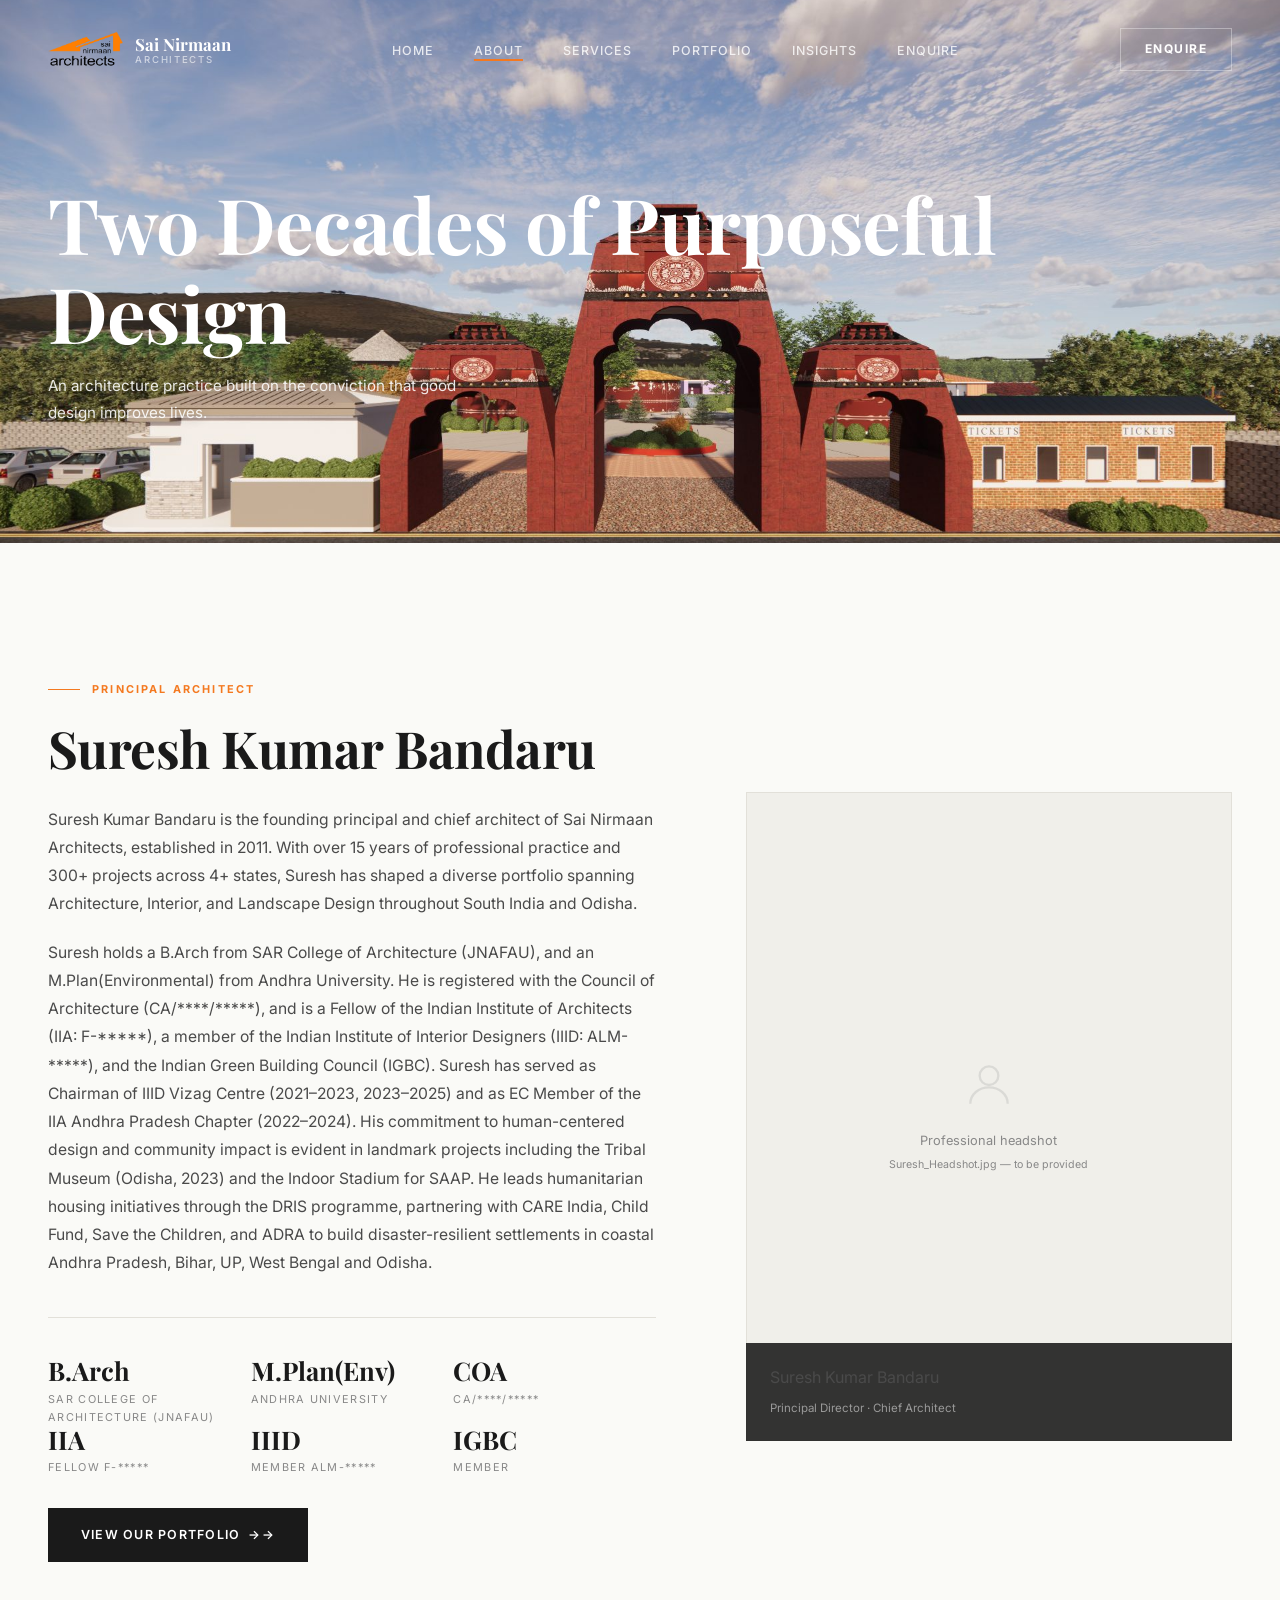
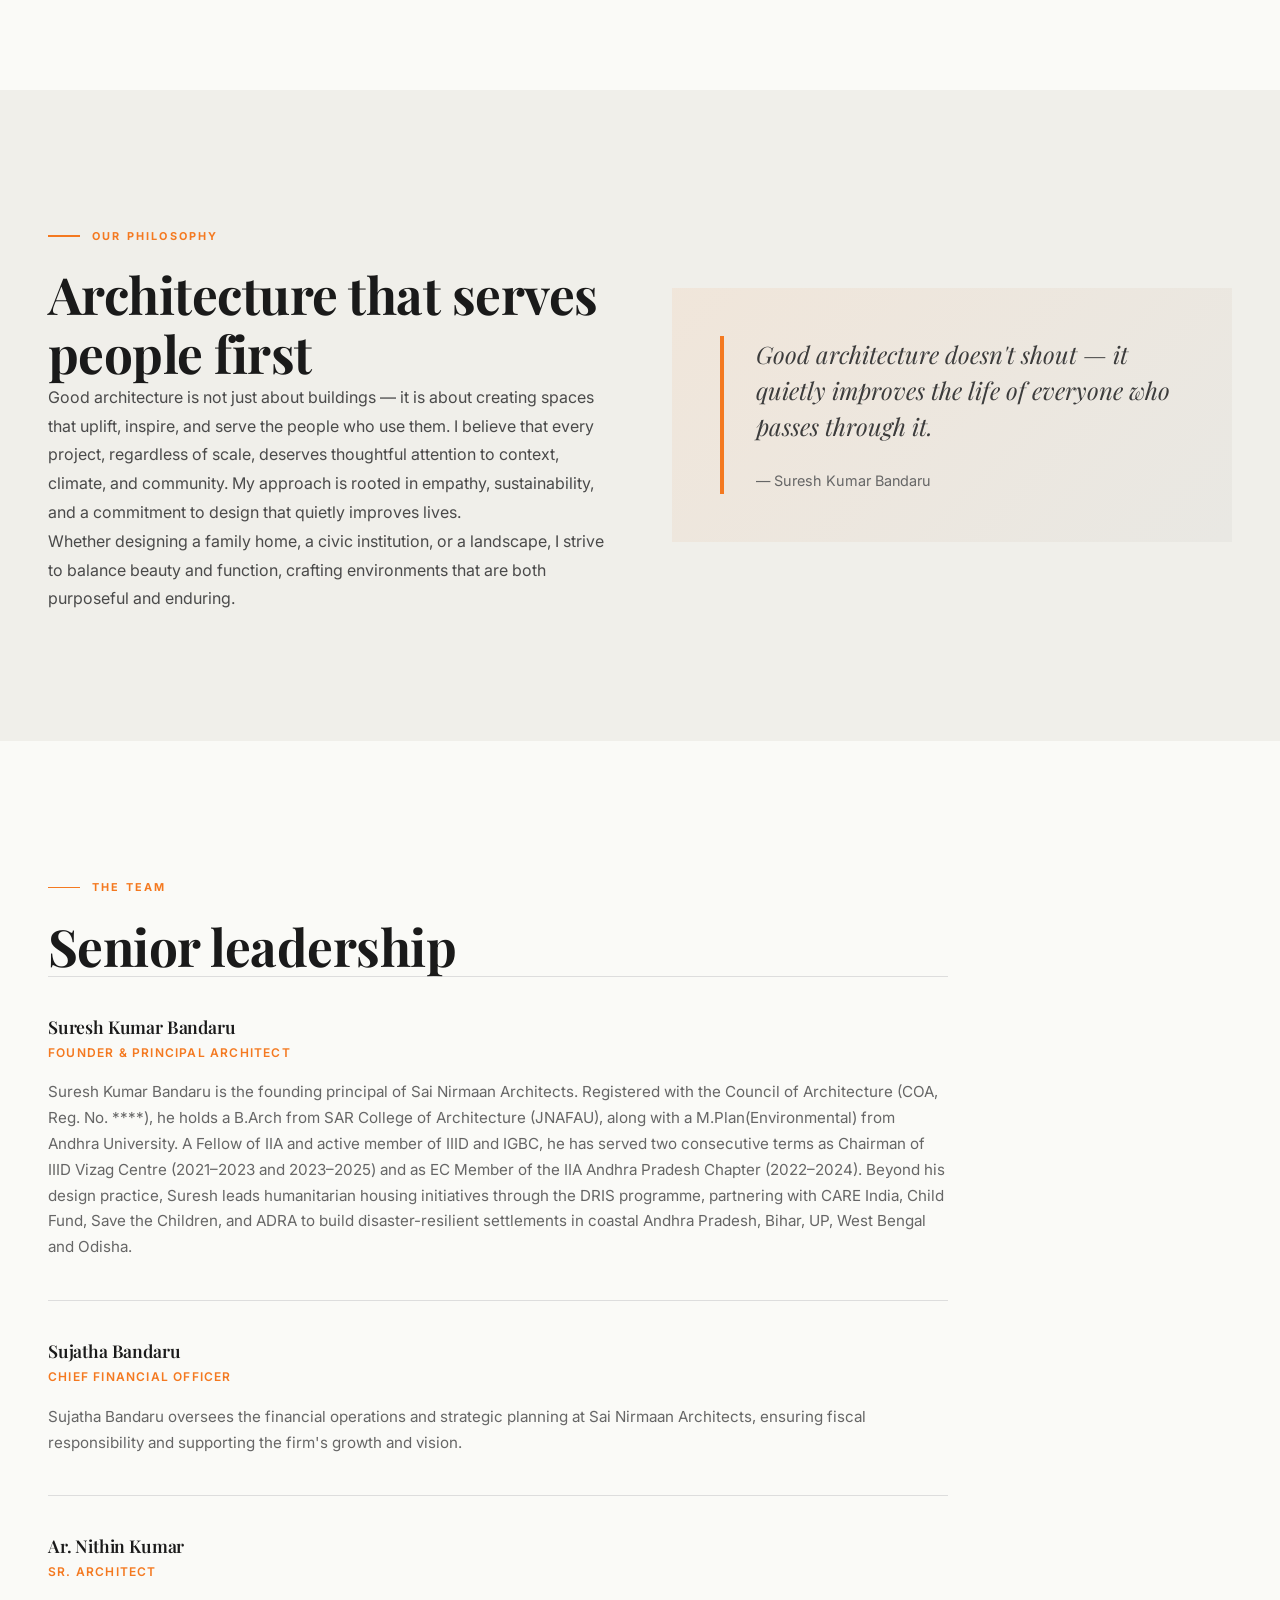
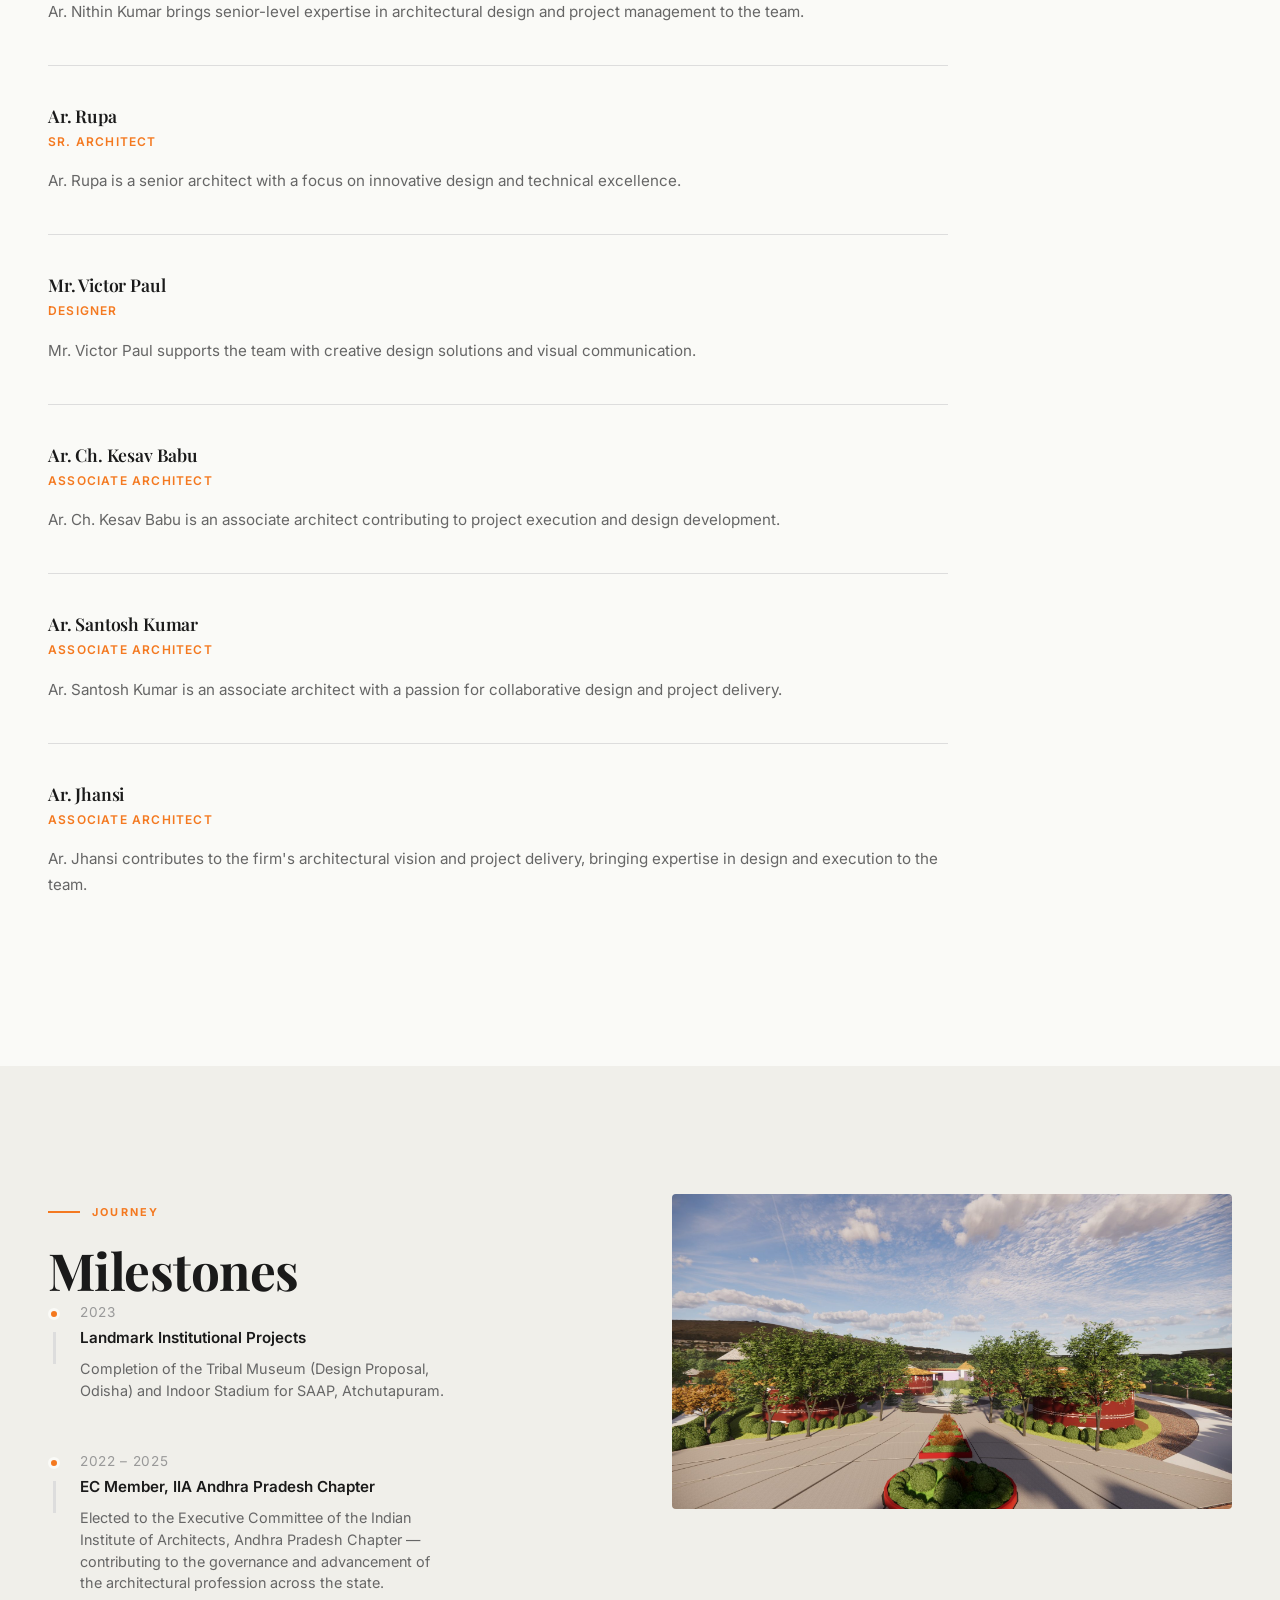
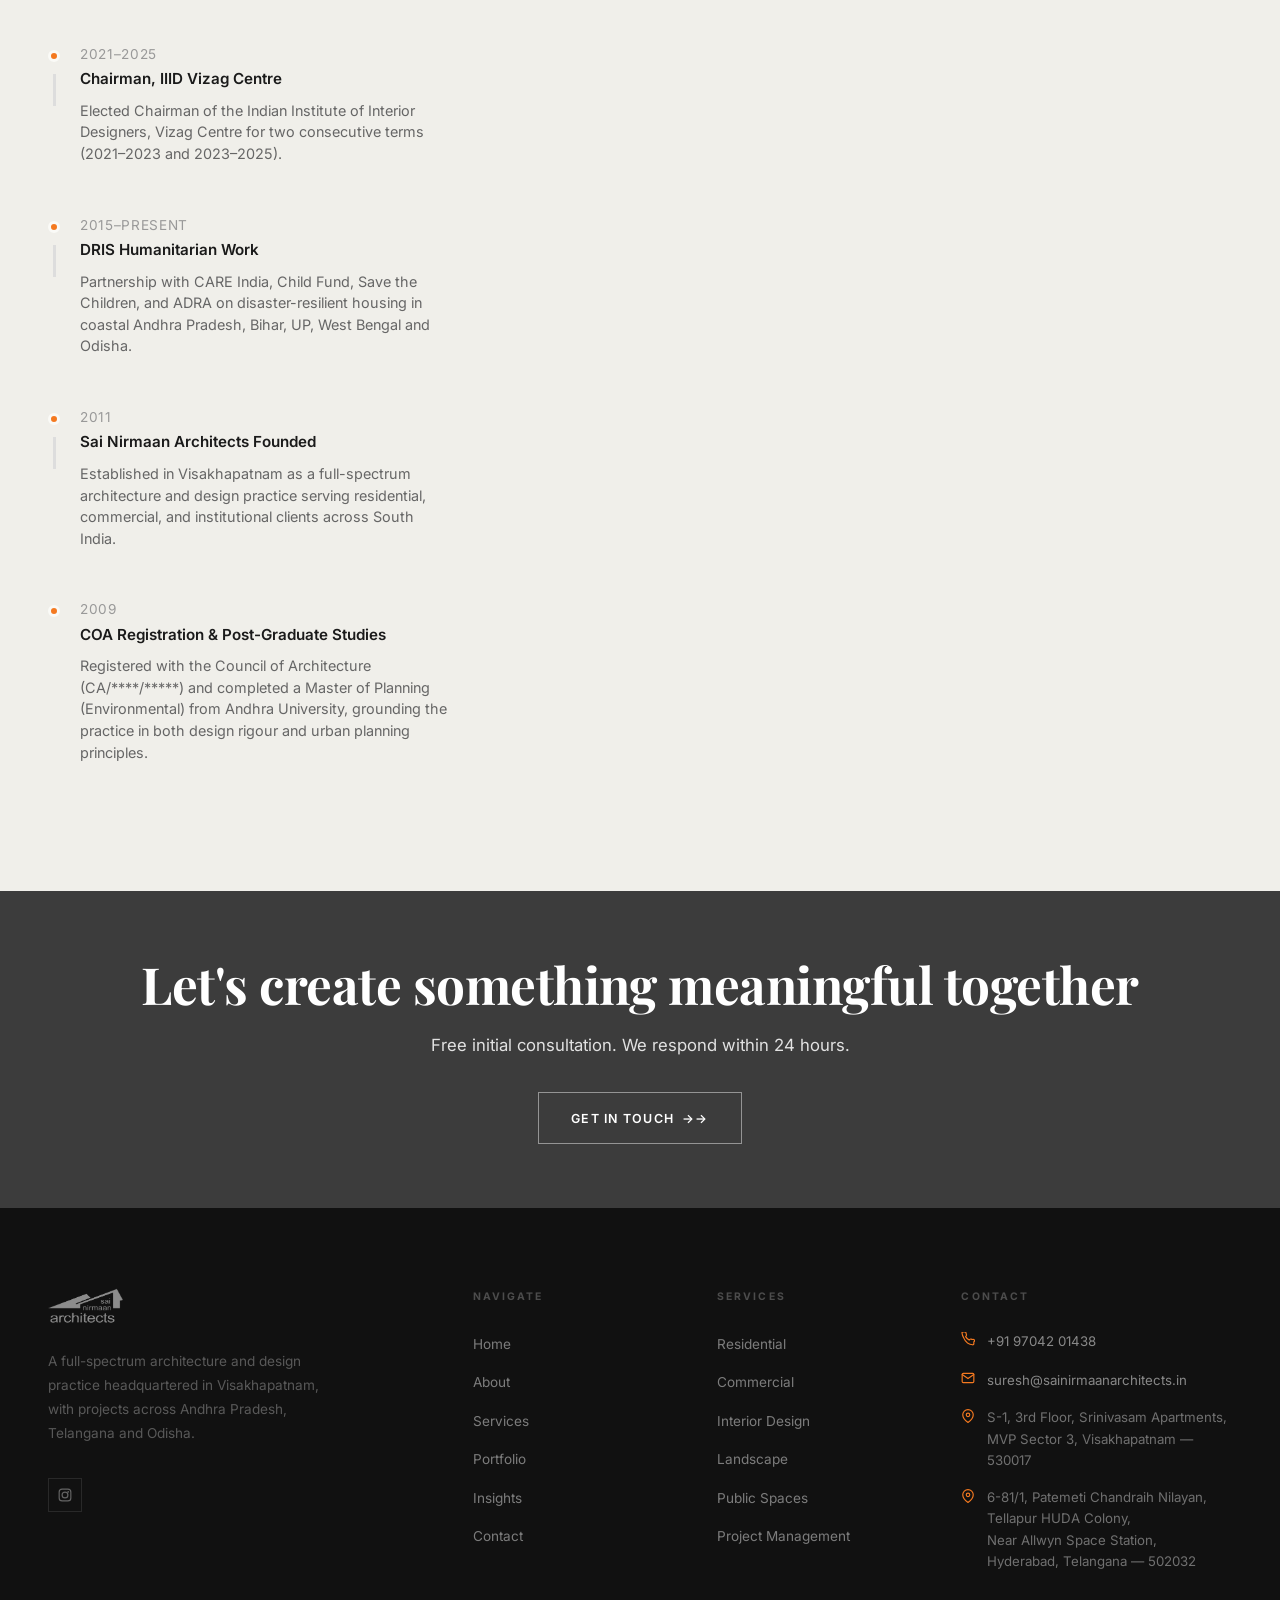
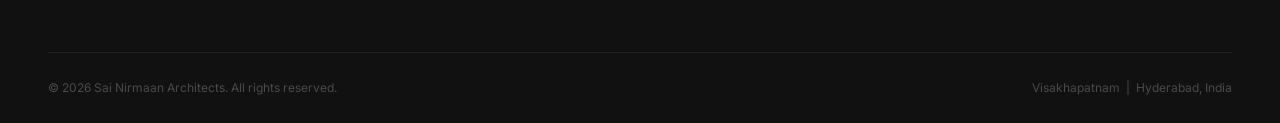
==== commit ed177a36: "feat: hero carousel 4 slides, compressed images, full audit fixes" ====
--- a/about.html
+++ b/about.html
@@ -11,11 +11,11 @@
     <meta property="og:url" content="https://sainirmaan.in/about.html" />
     <meta property="og:title" content="About — Sai Nirmaan Architects | Visakhapatnam" />
     <meta property="og:description" content="Meet Principal Architect Suresh Kumar Bandaru — 15+ years of architectural excellence across South India and Odisha." />
-    <meta property="og:image" content="https://sainirmaan.in/images/architectural/tribal-museum-1.png" />
+    <meta property="og:image" content="https://sainirmaan.in/images/architectural/indoor-stadium-front.jpg" />
     <meta name="twitter:card" content="summary_large_image" />
     <meta name="twitter:title" content="About — Sai Nirmaan Architects" />
     <meta name="twitter:description" content="15+ years of architectural practice — residential, commercial, institutional and landscape design across South India." />
-    <meta name="twitter:image" content="https://sainirmaan.in/images/architectural/tribal-museum-1.png" />
+    <meta name="twitter:image" content="https://sainirmaan.in/images/architectural/indoor-stadium-front.jpg" />
     <link rel="icon" href="favicon.svg" type="image/svg+xml" />
     <link rel="icon" href="images/logo/nirmaan-logo.png" type="image/png" />
     <link rel="preconnect" href="https://fonts.googleapis.com">
@@ -46,7 +46,7 @@
 </nav>
 
 <!-- Page Hero -->
-<section class="page-hero" style="background-image: url('images/architectural/tribal-museum-2.png');">
+<section class="page-hero" style="background-image: url('images/architectural/tribal-museum-2.jpg');">
     <div class="page-hero-bg"></div>
     <div class="page-hero-content">
         <div class="wrap">
@@ -96,7 +96,7 @@
                 </p>
             </div>
             <div class="about-portrait">
-                <div class="portrait-placeholder">Professional headshot coming soon (suresh-bandaru-headshot.jpg)</div>
+                <div class="portrait-placeholder"><svg width="56" height="56" viewBox="0 0 24 24" fill="none" stroke="#888" stroke-width="1"><circle cx="12" cy="8" r="4"/><path d="M4 20c0-4 3.6-7 8-7s8 3 8 7"/></svg><p>Professional headshot<br/><small>Suresh_Headshot.jpg — to be provided</small></p></div>
                 <p class="portrait-caption">Suresh Kumar Bandaru<br><span>Principal Director · Chief Architect</span></p>
             </div>
         </div>
@@ -225,7 +225,7 @@
                 </div>
             </div>
             <div class="fade-in">
-                <img src="images/architectural/tribal-museum-4.png" alt="Tribal Museum" style="width: 100%; height: auto; display: block; border-radius: 4px;">
+                <img src="images/architectural/tribal-museum-4.jpg" alt="Sai Nirmaan Architects — Tribal Museum project, Odisha" style="width: 100%; height: auto; display: block; border-radius: 4px;">
             </div>
         </div>
     </div>
--- a/css/style.css
+++ b/css/style.css
@@ -259,20 +259,7 @@
   overflow: hidden;
   background: var(--ink);
 }
-.hero-media {
-  position: absolute;
-  inset: 0;
-  background-image: url('../images/architectural/tribal-museum-1.png');
-  background-size: cover;
-  background-position: center 30%;
-  opacity: 0.42;
-  transform: scale(1.04);
-  will-change: transform;
-}
 @keyframes heroScale { to { transform: scale(1.09); } }
-@media (prefers-reduced-motion: no-preference) {
-  .hero-media { animation: heroScale 25s ease-in-out infinite alternate; }
-}
 
 .hero-content {
   position: relative;
@@ -1381,7 +1368,7 @@
    ============================================================ */
 
 /* Hero — lift image opacity for better presence */
-.hero-media { opacity: 0.52; }
+.hero-slide.active { opacity: 0.52; }
 
 /* Hero headline — subtle text-shadow for legibility over busy images */
 .hero h1 {
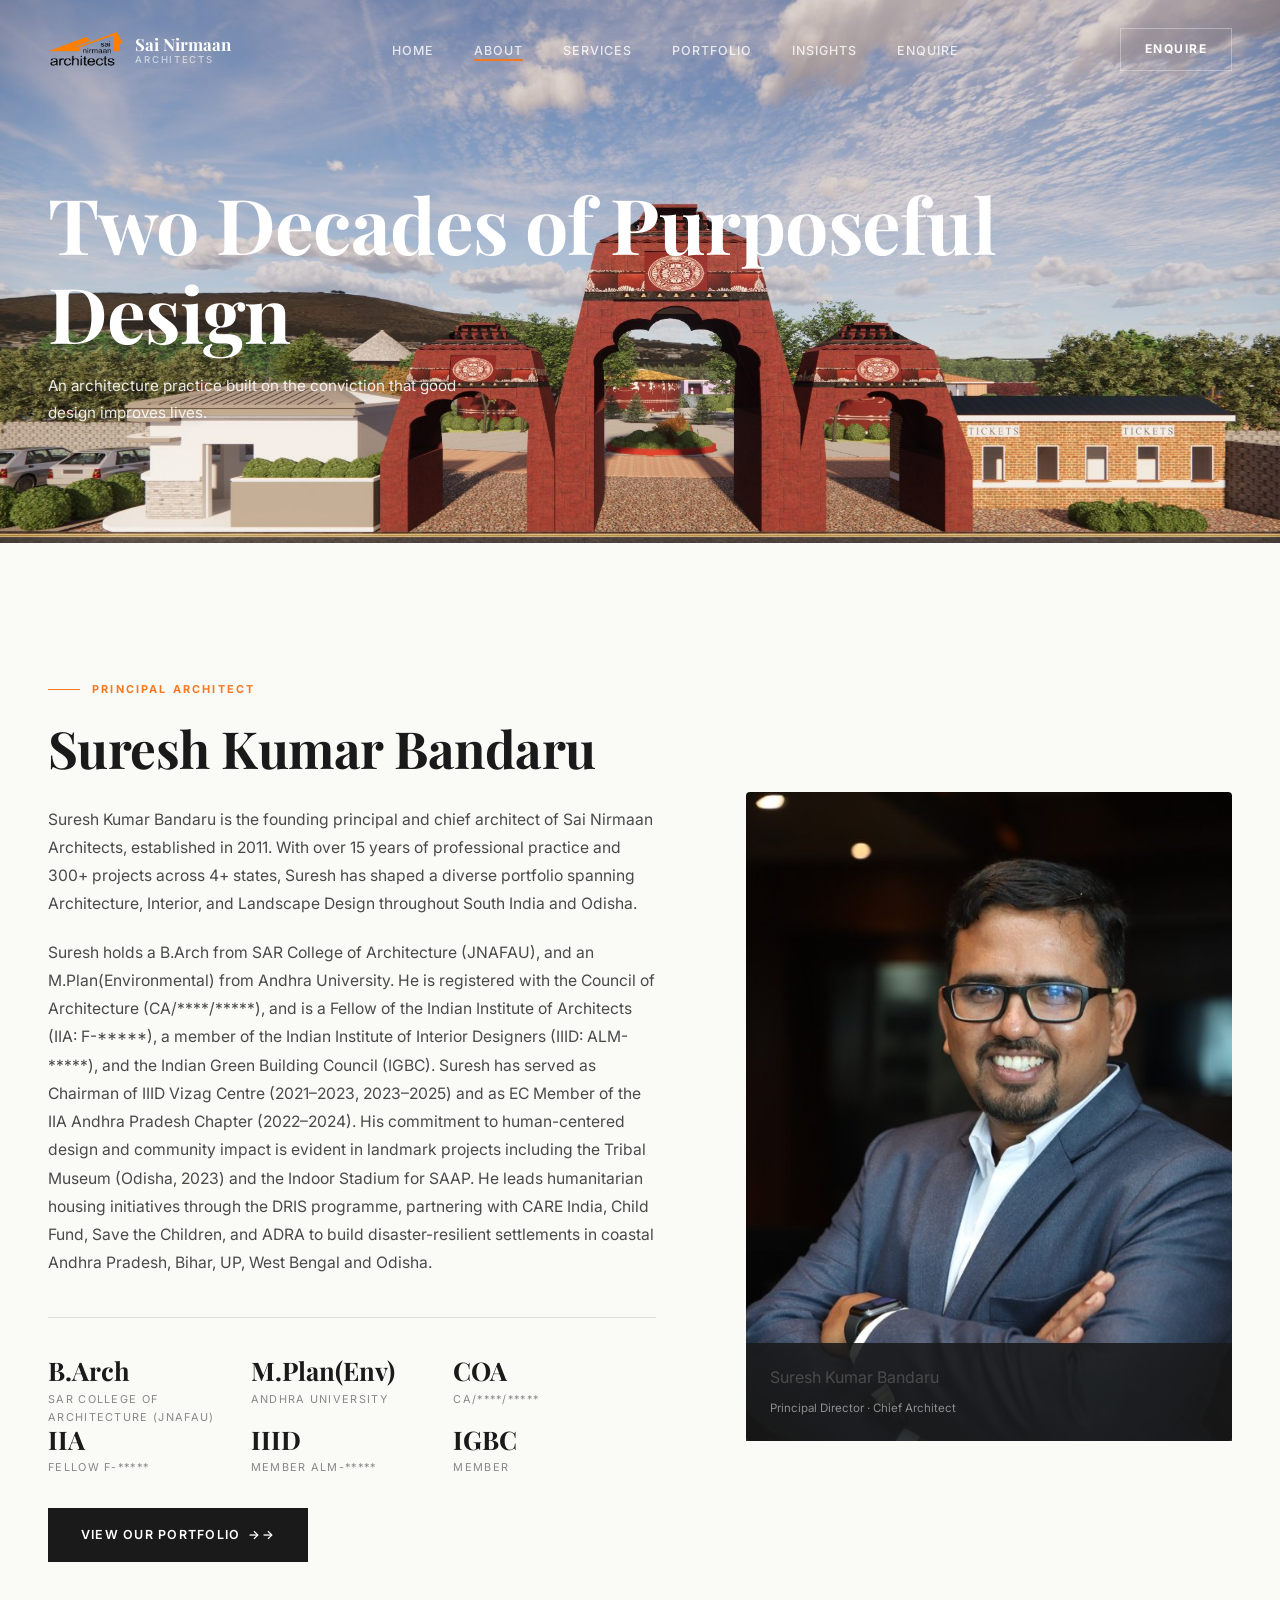
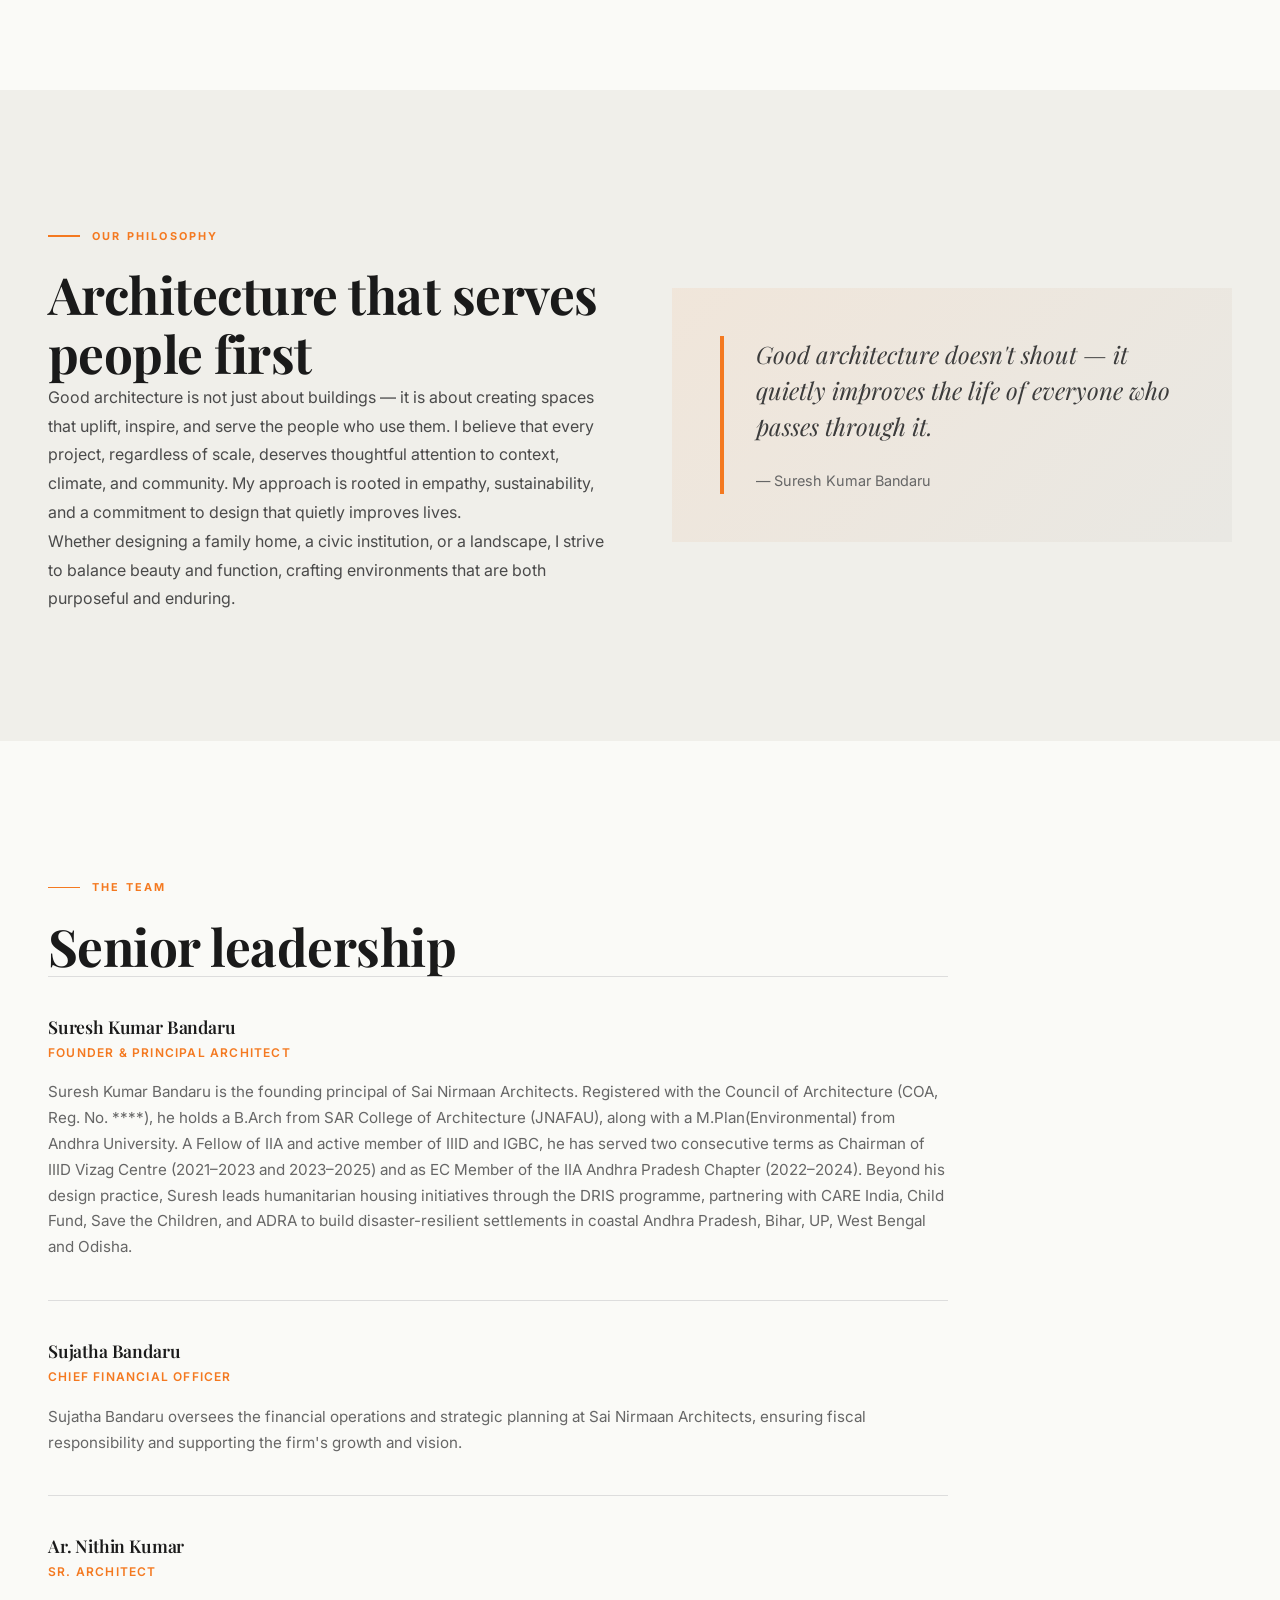
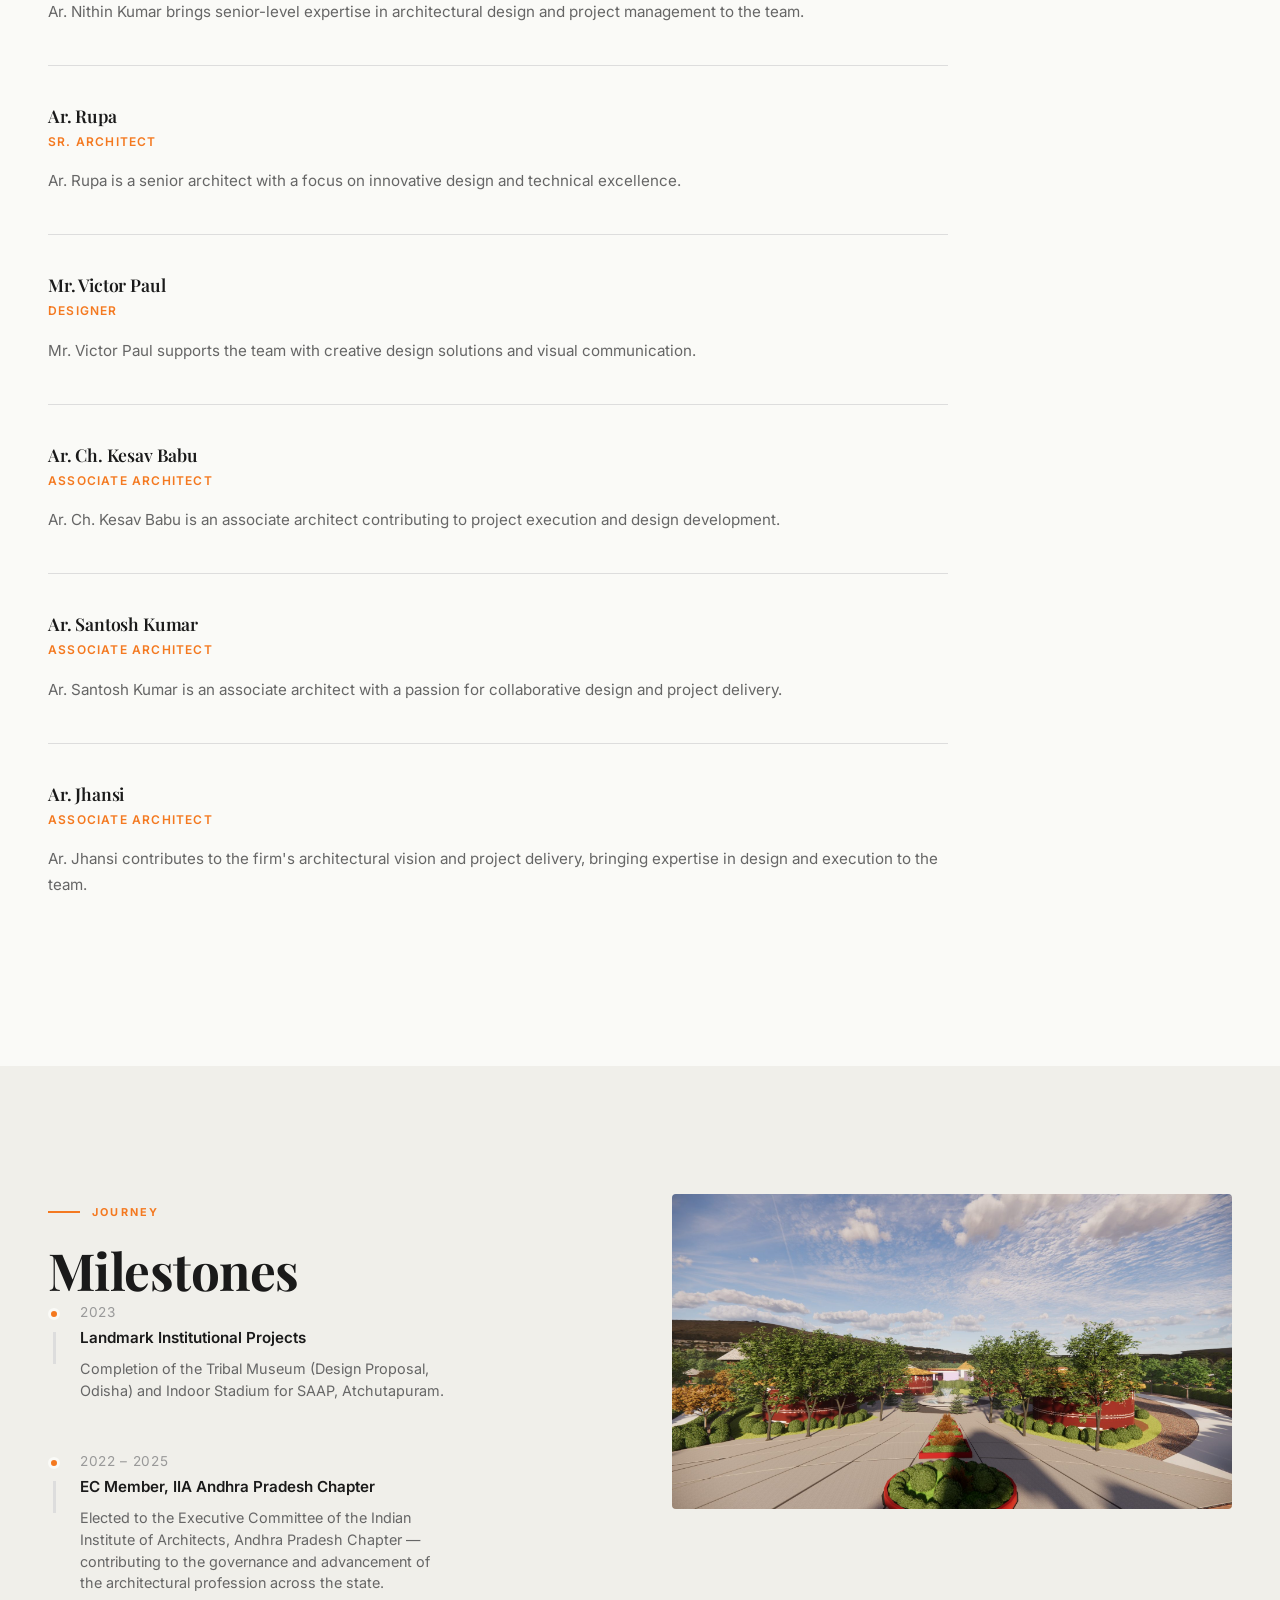
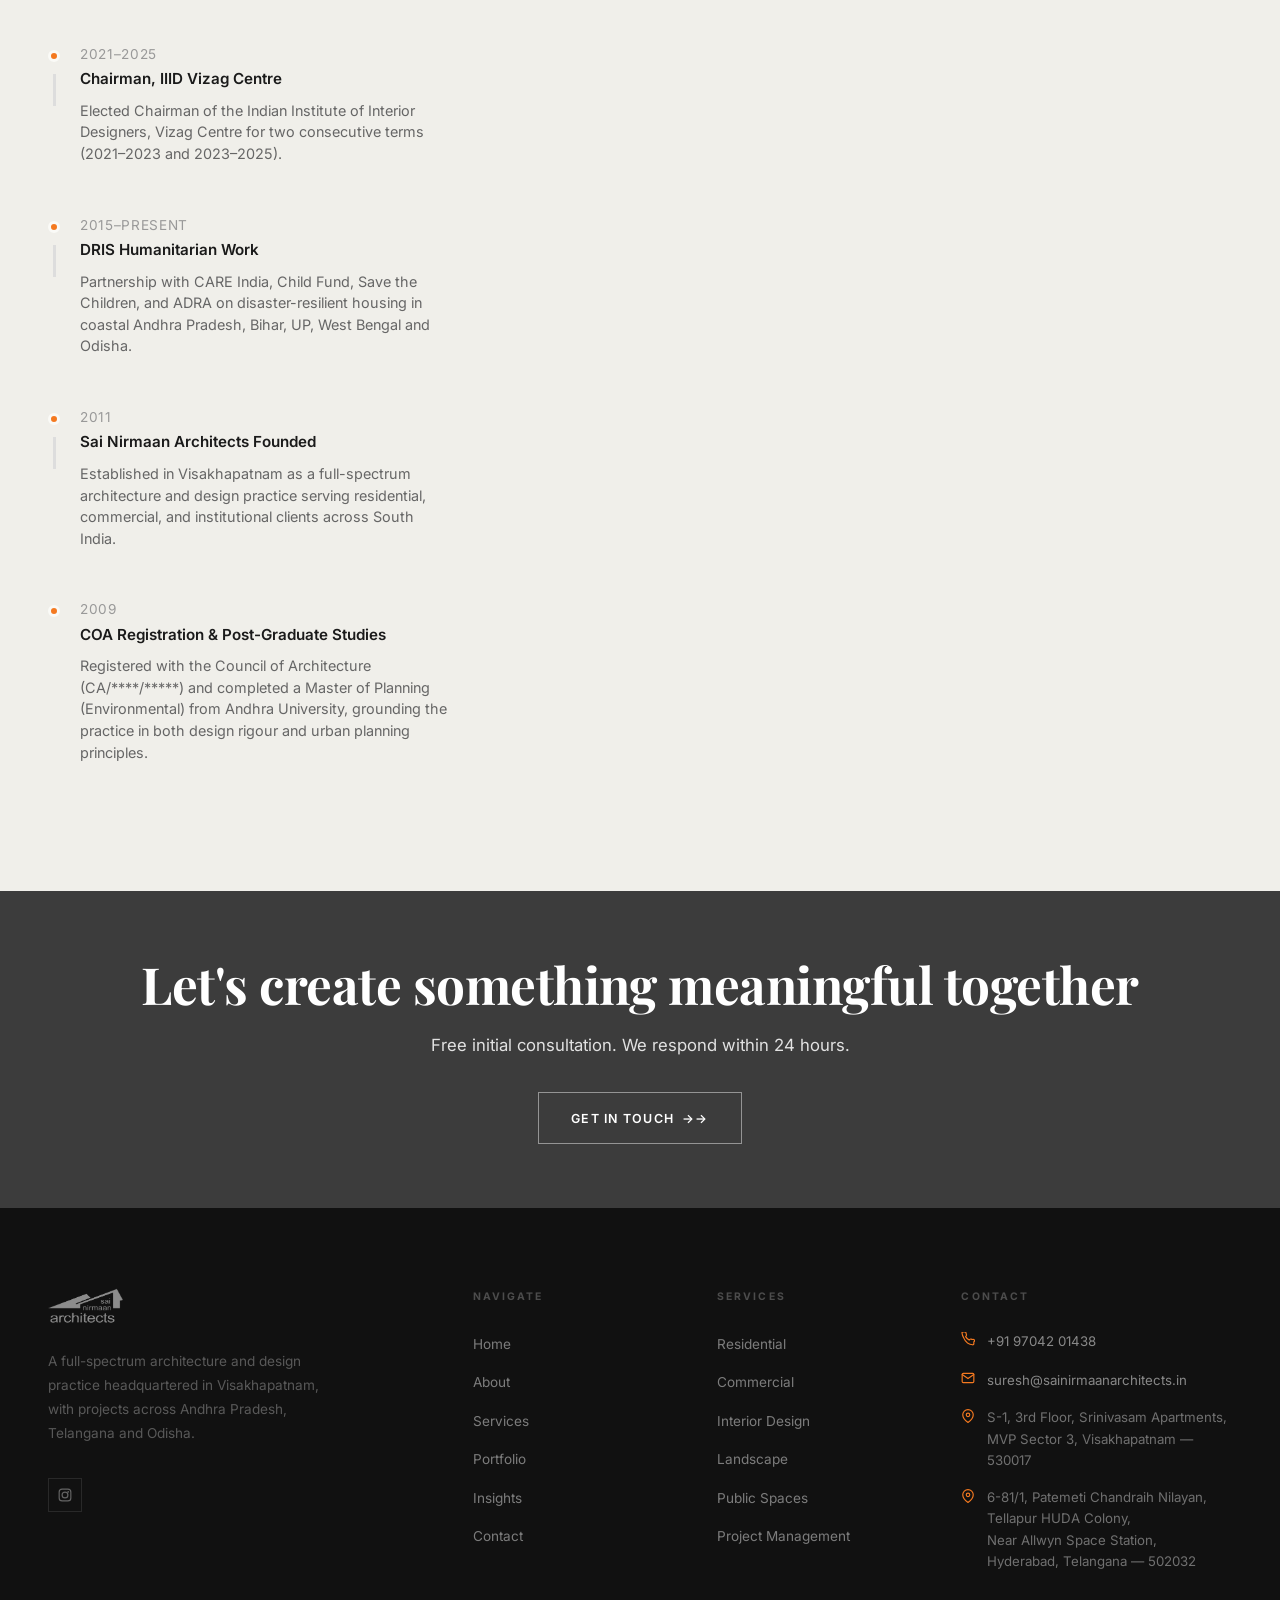
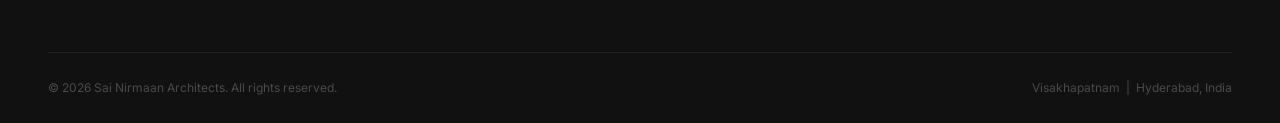
==== commit 5ccbe770: "feat: move principal section to position 3, add credential badges, real headshots" ====
--- a/about.html
+++ b/about.html
@@ -96,7 +96,7 @@
                 </p>
             </div>
             <div class="about-portrait">
-                <div class="portrait-placeholder"><svg width="56" height="56" viewBox="0 0 24 24" fill="none" stroke="#888" stroke-width="1"><circle cx="12" cy="8" r="4"/><path d="M4 20c0-4 3.6-7 8-7s8 3 8 7"/></svg><p>Professional headshot<br/><small>Suresh_Headshot.jpg — to be provided</small></p></div>
+                <img src="images/team/suresh-bandaru-about.jpg" alt="Suresh Kumar Bandaru — Founder & Principal Architect, Sai Nirmaan Architects" style="width:100%; height:100%; object-fit:cover; object-position: center top; border-radius:4px;" />
                 <p class="portrait-caption">Suresh Kumar Bandaru<br><span>Principal Director · Chief Architect</span></p>
             </div>
         </div>
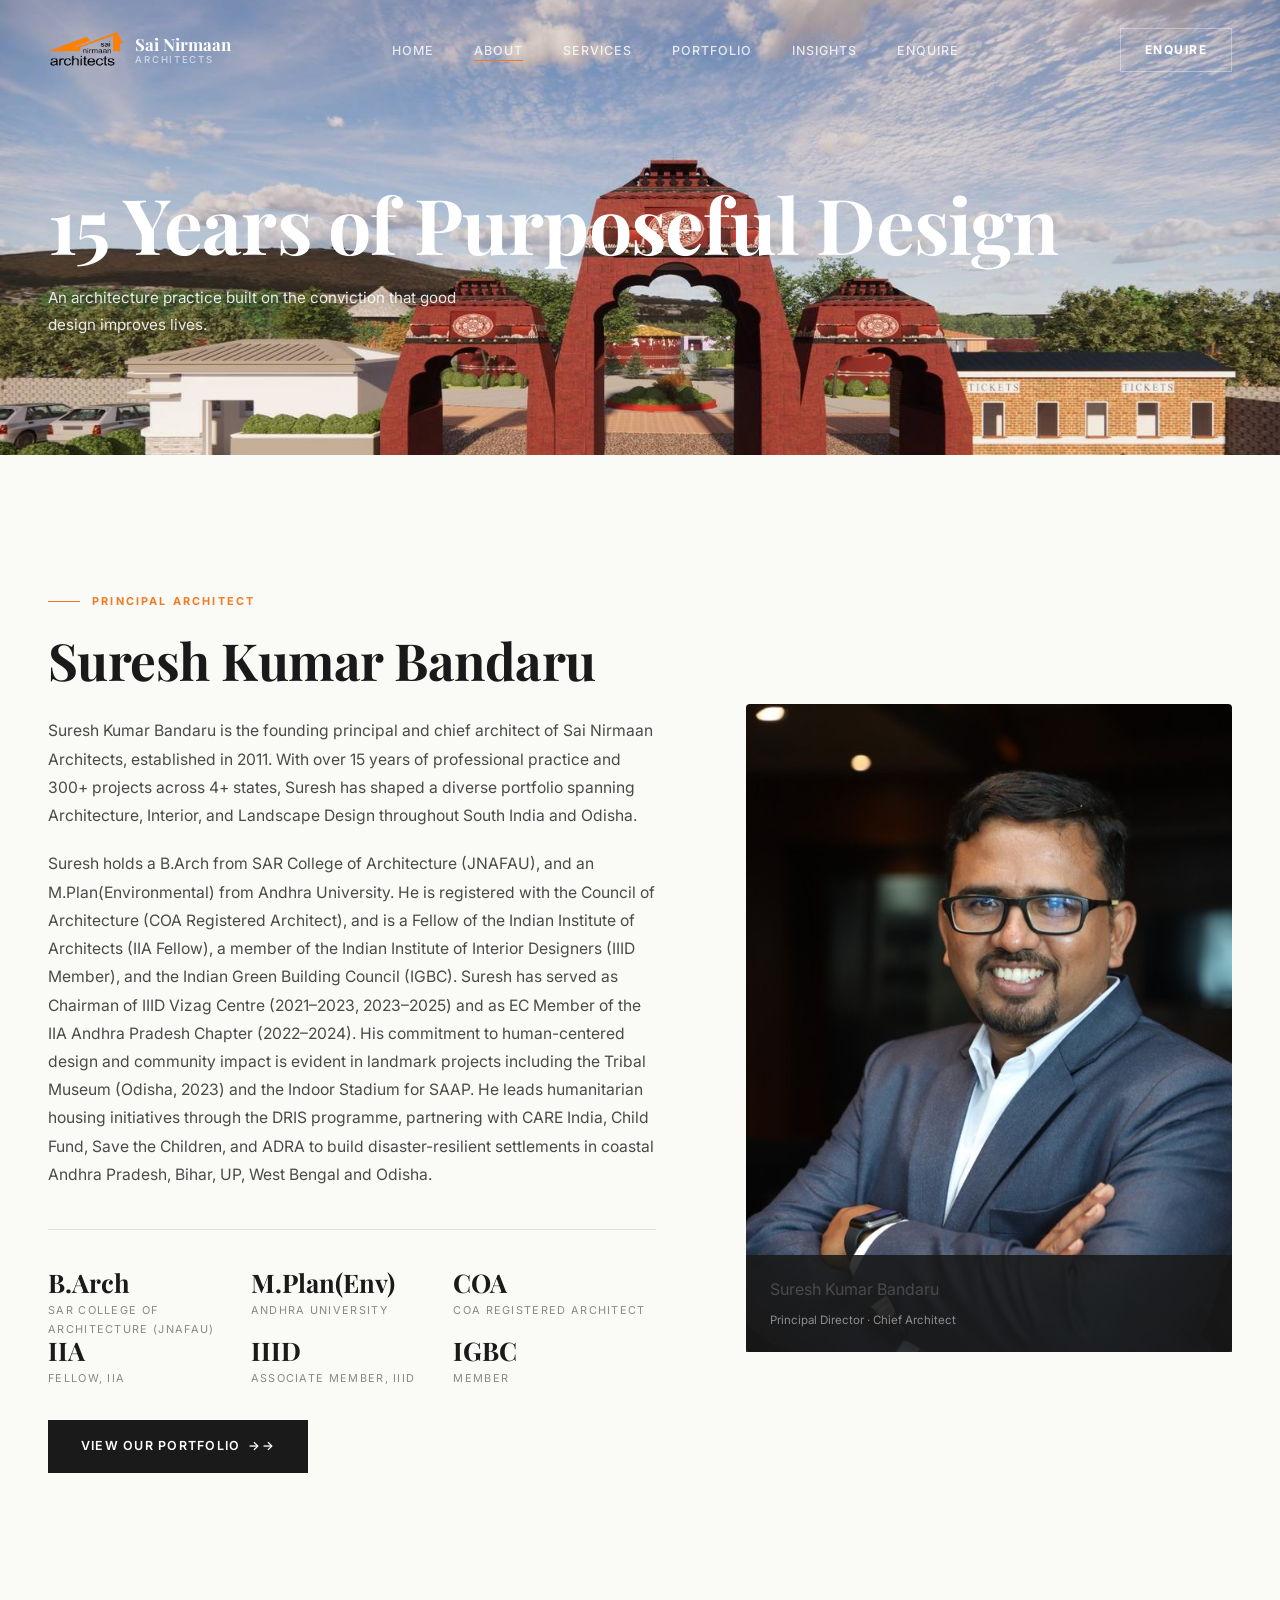
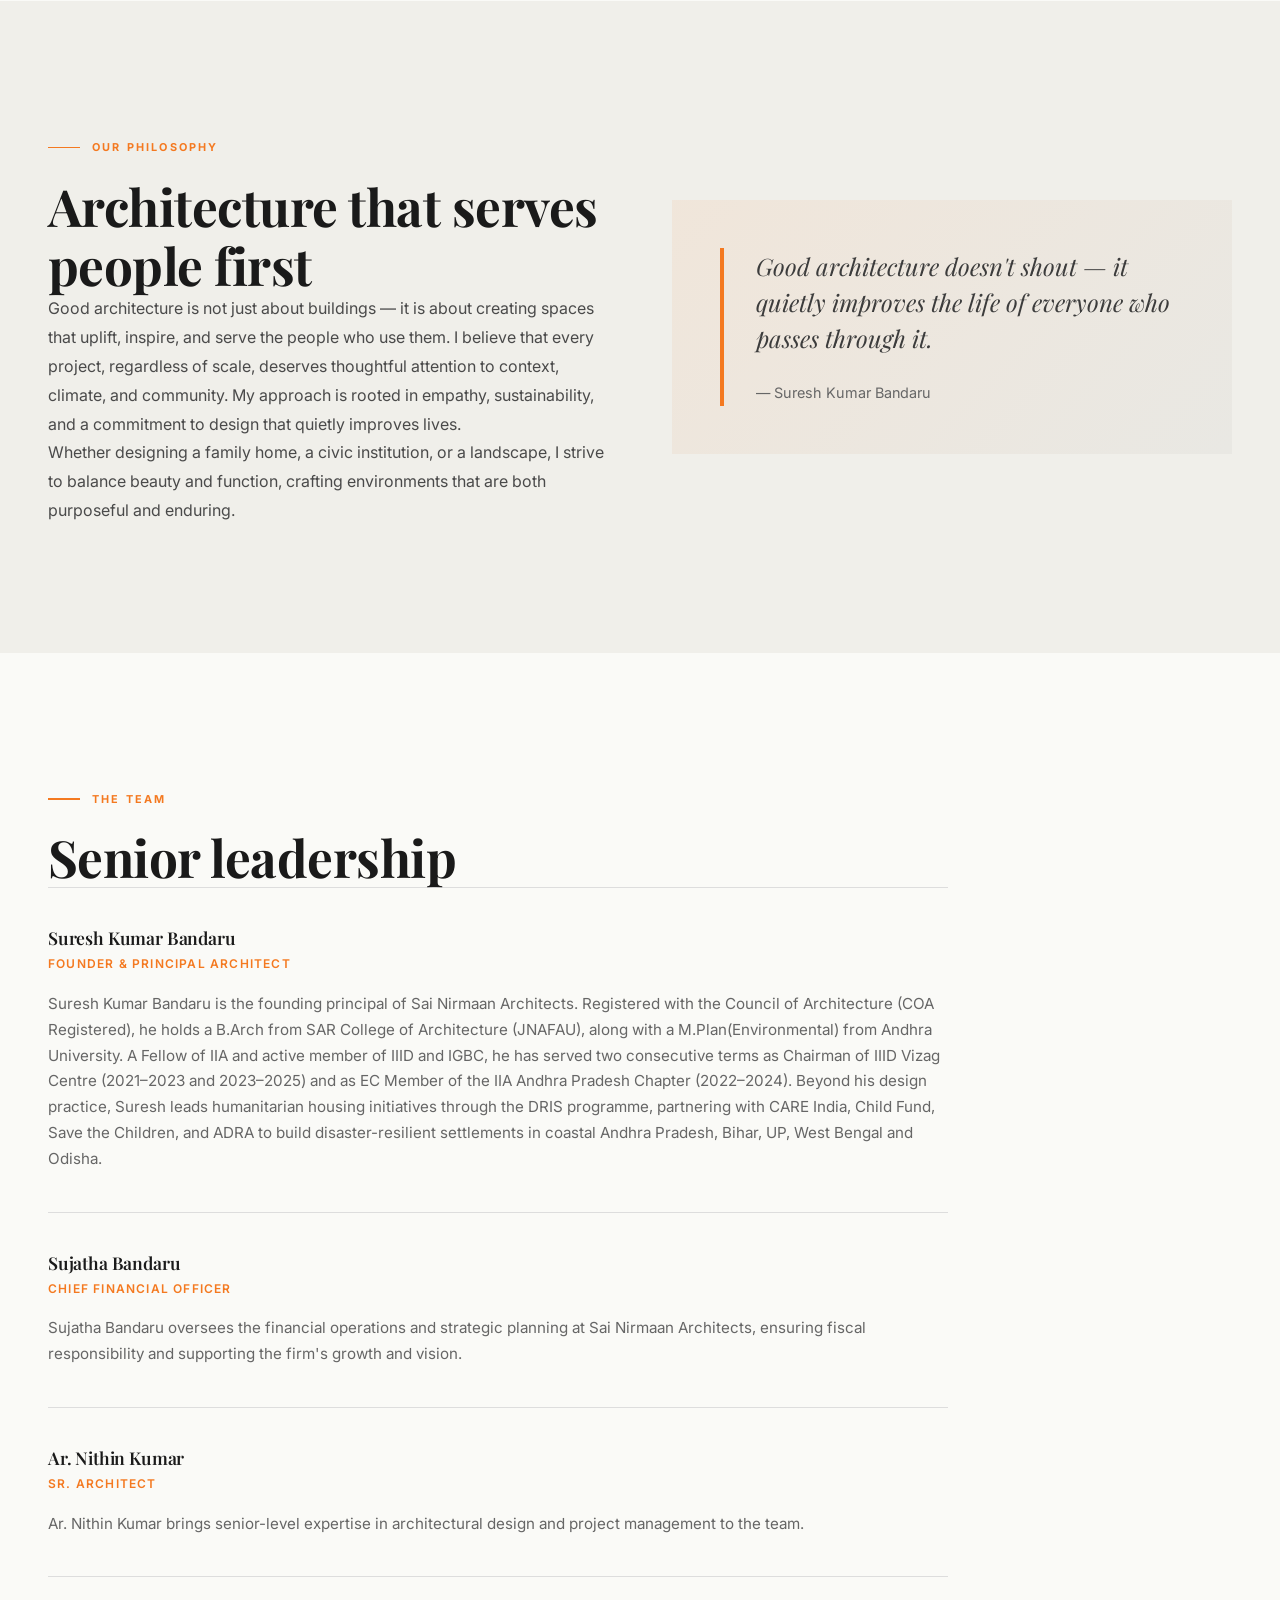
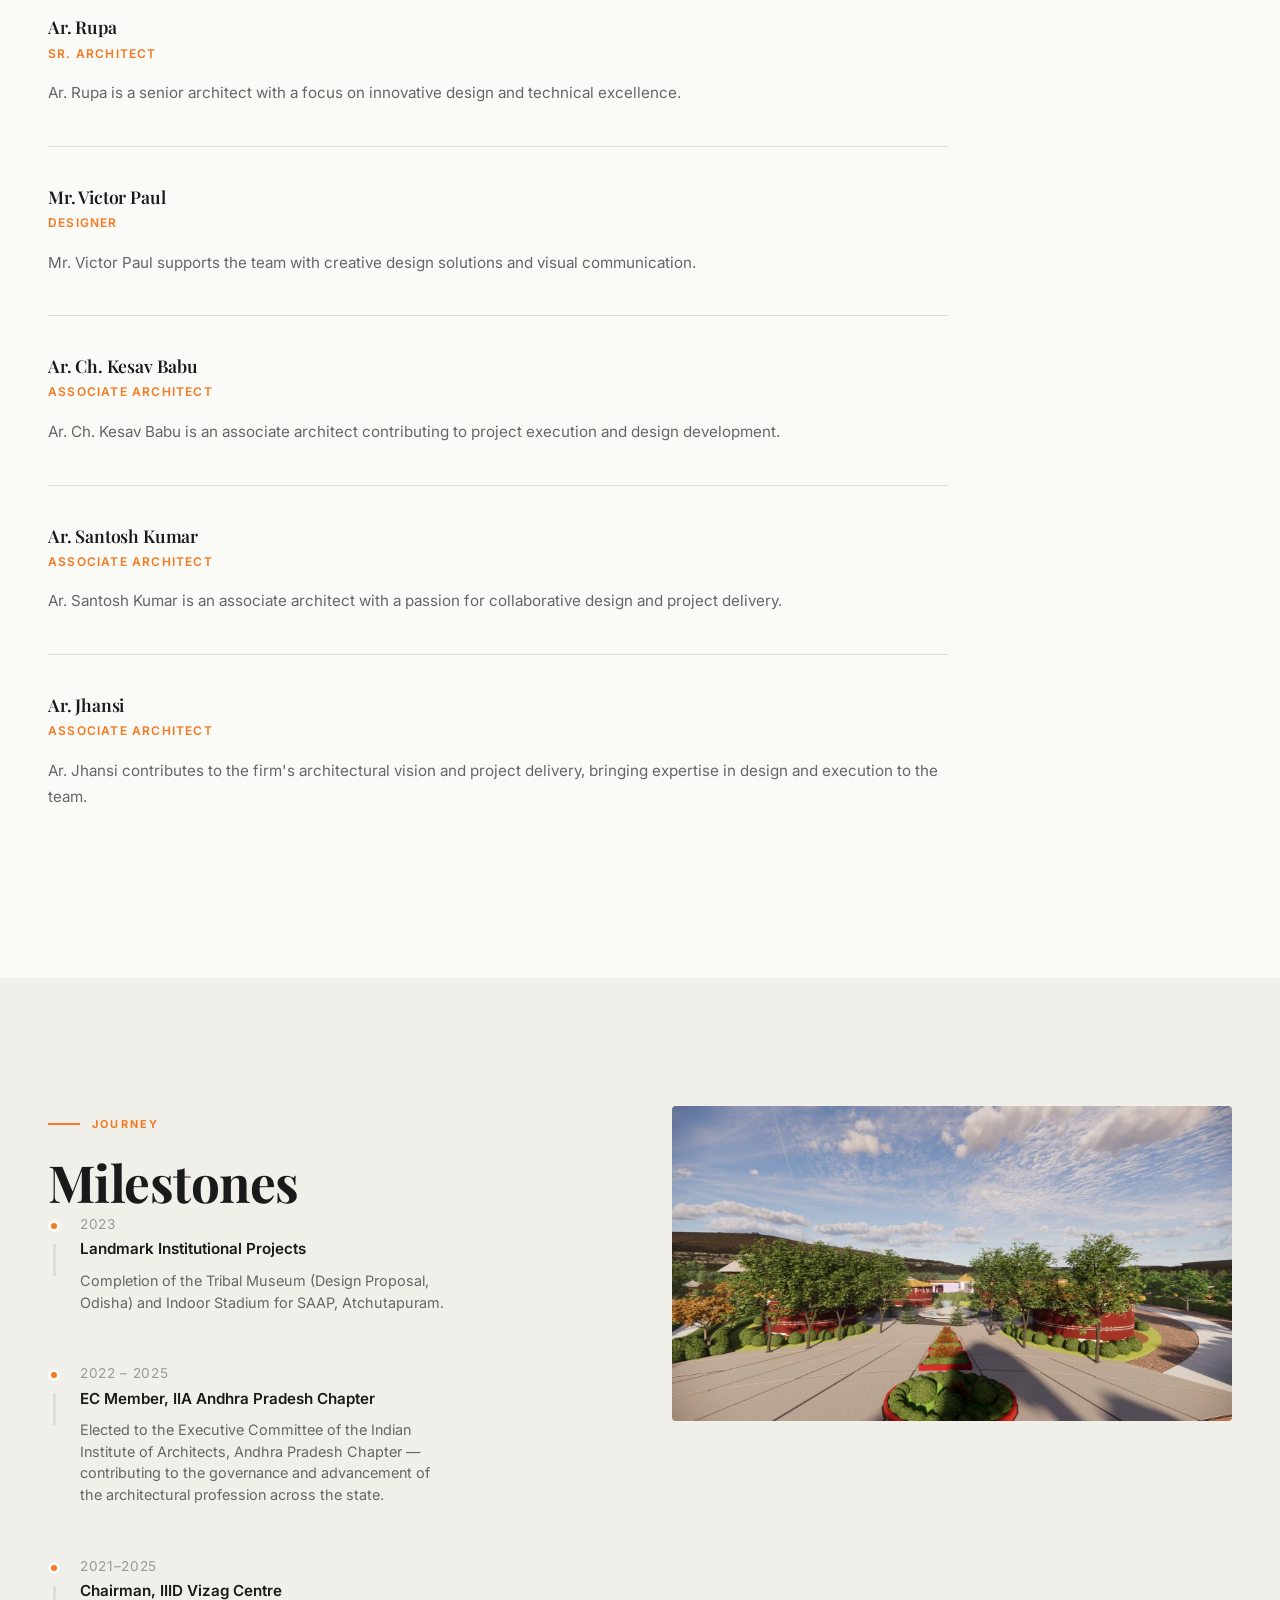
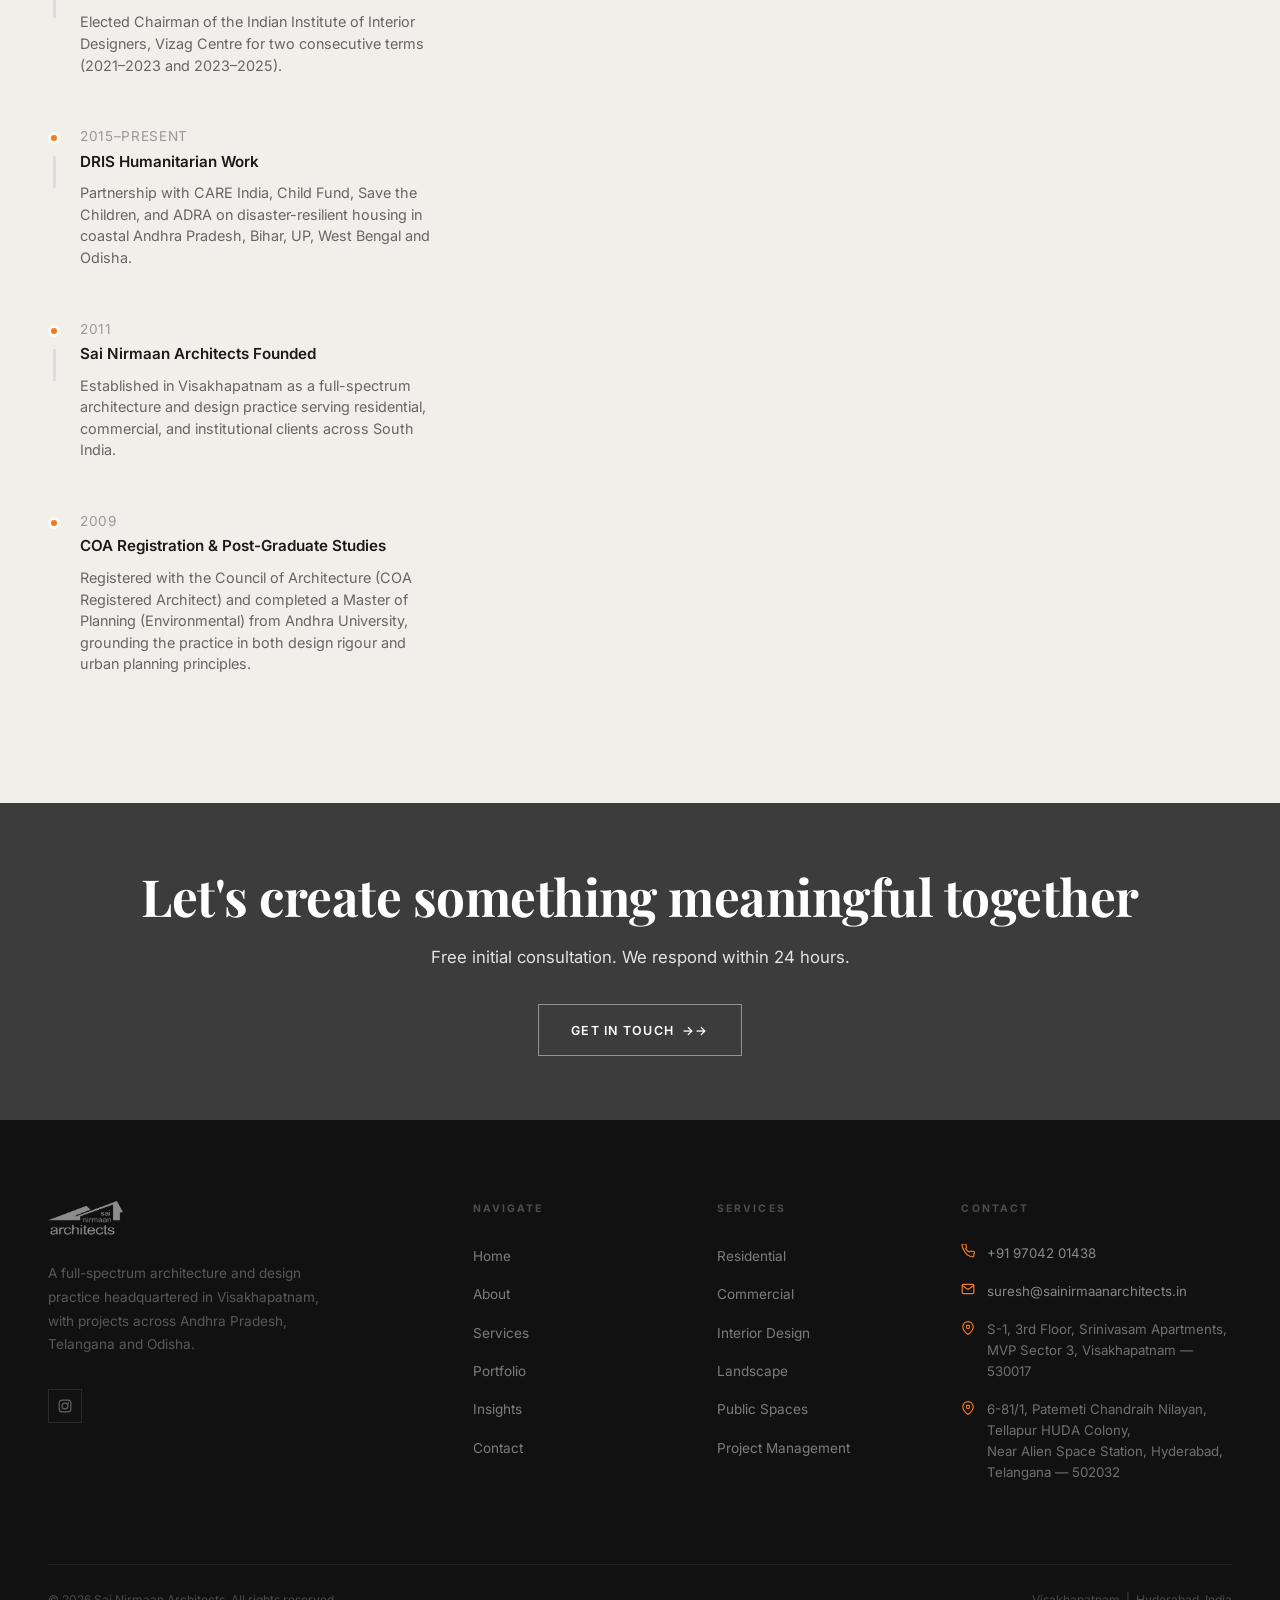
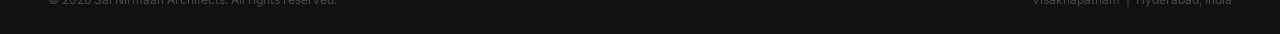
==== commit b697752d: "Mobile touch polish, Web3Forms key, correct map embeds, new portfolio projects" ====
--- a/about.html
+++ b/about.html
@@ -50,7 +50,7 @@
     <div class="page-hero-bg"></div>
     <div class="page-hero-content">
         <div class="wrap">
-            <h1>Two Decades of Purposeful Design</h1>
+            <h1>15 Years of Purposeful Design</h1>
             <p class="hero-sub">An architecture practice built on the conviction that good design improves lives.</p>
         </div>
     </div>
@@ -64,7 +64,7 @@
                 <div class="eyebrow">Principal Architect</div>
                 <h2>Suresh Kumar Bandaru</h2>
                 <p>Suresh Kumar Bandaru is the founding principal and chief architect of Sai Nirmaan Architects, established in 2011. With over 15 years of professional practice and 300+ projects across 4+ states, Suresh has shaped a diverse portfolio spanning Architecture, Interior, and Landscape Design throughout South India and Odisha.</p>
-                <p>Suresh holds a B.Arch from SAR College of Architecture (JNAFAU), and an M.Plan(Environmental) from Andhra University. He is registered with the Council of Architecture (CA/****/*****), and is a Fellow of the Indian Institute of Architects (IIA: F-*****), a member of the Indian Institute of Interior Designers (IIID: ALM-*****), and the Indian Green Building Council (IGBC). Suresh has served as Chairman of IIID Vizag Centre (2021–2023, 2023–2025) and as EC Member of the IIA Andhra Pradesh Chapter (2022–2024). His commitment to human-centered design and community impact is evident in landmark projects including the Tribal Museum (Odisha, 2023) and the Indoor Stadium for SAAP. He leads humanitarian housing initiatives through the DRIS programme, partnering with CARE India, Child Fund, Save the Children, and ADRA to build disaster-resilient settlements in coastal Andhra Pradesh, Bihar, UP, West Bengal and Odisha.</p>
+                <p>Suresh holds a B.Arch from SAR College of Architecture (JNAFAU), and an M.Plan(Environmental) from Andhra University. He is registered with the Council of Architecture (COA Registered Architect), and is a Fellow of the Indian Institute of Architects (IIA Fellow), a member of the Indian Institute of Interior Designers (IIID Member), and the Indian Green Building Council (IGBC). Suresh has served as Chairman of IIID Vizag Centre (2021–2023, 2023–2025) and as EC Member of the IIA Andhra Pradesh Chapter (2022–2024). His commitment to human-centered design and community impact is evident in landmark projects including the Tribal Museum (Odisha, 2023) and the Indoor Stadium for SAAP. He leads humanitarian housing initiatives through the DRIS programme, partnering with CARE India, Child Fund, Save the Children, and ADRA to build disaster-resilient settlements in coastal Andhra Pradesh, Bihar, UP, West Bengal and Odisha.</p>
                 <div class="about-credentials">
                     <div class="cred-item">
                         <div class="cred-value">B.Arch</div>
@@ -76,15 +76,15 @@
                     </div>
                     <div class="cred-item">
                         <div class="cred-value">COA</div>
-                        <div class="cred-label">CA/****/*****</div>
+                        <div class="cred-label">COA Registered Architect</div>
                     </div>
                     <div class="cred-item">
                         <div class="cred-value">IIA</div>
-                        <div class="cred-label">Fellow F-*****</div>
+                        <div class="cred-label">Fellow, IIA</div>
                     </div>
                     <div class="cred-item">
                         <div class="cred-value">IIID</div>
-                        <div class="cred-label">Member ALM-*****</div>
+                        <div class="cred-label">Associate Member, IIID</div>
                     </div>
                     <div class="cred-item">
                         <div class="cred-value">IGBC</div>
@@ -132,7 +132,7 @@
             <div style="border-top: 1px solid #ddd; padding: 2.5rem 0; border-bottom: 1px solid #ddd;">
                 <h3 style="margin: 0 0 0.3rem 0; font-size: 1.1rem; font-weight: 600;">Suresh Kumar Bandaru</h3>
                 <p style="margin: 0 0 1rem 0; font-size: 0.75rem; letter-spacing: 0.1em; color: #F47920; text-transform: uppercase; font-weight: 600;">Founder &amp; Principal Architect</p>
-                <p style="margin: 0; font-size: 0.95rem; color: #666; line-height: 1.7;">Suresh Kumar Bandaru is the founding principal of Sai Nirmaan Architects. Registered with the Council of Architecture (COA, Reg. No. ****), he holds a B.Arch from SAR College of Architecture (JNAFAU), along with a M.Plan(Environmental) from Andhra University. A Fellow of IIA and active member of IIID and IGBC, he has served two consecutive terms as Chairman of IIID Vizag Centre (2021–2023 and 2023–2025) and as EC Member of the IIA Andhra Pradesh Chapter (2022–2024). Beyond his design practice, Suresh leads humanitarian housing initiatives through the DRIS programme, partnering with CARE India, Child Fund, Save the Children, and ADRA to build disaster-resilient settlements in coastal Andhra Pradesh, Bihar, UP, West Bengal and Odisha.</p>
+                <p style="margin: 0; font-size: 0.95rem; color: #666; line-height: 1.7;">Suresh Kumar Bandaru is the founding principal of Sai Nirmaan Architects. Registered with the Council of Architecture (COA Registered), he holds a B.Arch from SAR College of Architecture (JNAFAU), along with a M.Plan(Environmental) from Andhra University. A Fellow of IIA and active member of IIID and IGBC, he has served two consecutive terms as Chairman of IIID Vizag Centre (2021–2023 and 2023–2025) and as EC Member of the IIA Andhra Pradesh Chapter (2022–2024). Beyond his design practice, Suresh leads humanitarian housing initiatives through the DRIS programme, partnering with CARE India, Child Fund, Save the Children, and ADRA to build disaster-resilient settlements in coastal Andhra Pradesh, Bihar, UP, West Bengal and Odisha.</p>
             </div>
             <div style="border-bottom: 1px solid #ddd; padding: 2.5rem 0;">
                 <h3 style="margin: 0 0 0.3rem 0; font-size: 1.1rem; font-weight: 600;">Sujatha Bandaru</h3>
@@ -220,7 +220,7 @@
                         <div style="position: absolute; left: 0; top: 0.5rem; width: 12px; height: 12px; background: #F47920; border-radius: 50%; border: 3px solid #FAFAF7;"></div>
                         <p style="font-size: 0.85rem; color: #999; text-transform: uppercase; letter-spacing: 0.05em; margin: 0 0 0.25rem 0;">2009</p>
                         <h4 style="margin: 0 0 0.75rem 0; font-size: 0.95rem; font-weight: 600;">COA Registration &amp; Post-Graduate Studies</h4>
-                        <p style="margin: 0; font-size: 0.9rem; color: #666; line-height: 1.5;">Registered with the Council of Architecture (CA/****/*****) and completed a Master of Planning (Environmental) from Andhra University, grounding the practice in both design rigour and urban planning principles.</p>
+                        <p style="margin: 0; font-size: 0.9rem; color: #666; line-height: 1.5;">Registered with the Council of Architecture (COA Registered Architect) and completed a Master of Planning (Environmental) from Andhra University, grounding the practice in both design rigour and urban planning principles.</p>
                     </div>
                 </div>
             </div>
@@ -294,7 +294,7 @@
         </div>
         <div class="footer-contact-row">
           <svg width="14" height="14" viewBox="0 0 24 24" fill="none" stroke-width="2" stroke-linecap="round" stroke-linejoin="round"><path d="M21 10c0 7-9 13-9 13s-9-6-9-13a9 9 0 0 1 18 0z"/><circle cx="12" cy="10" r="3"/></svg>
-          <span>6-81/1, Patemeti Chandraih Nilayan, Tellapur HUDA Colony,<br/>Near Allwyn Space Station, Hyderabad, Telangana — 502032</span>
+          <span>6-81/1, Patemeti Chandraih Nilayan, Tellapur HUDA Colony,<br/>Near Alien Space Station, Hyderabad, Telangana — 502032</span>
         </div>
       </div>
     </div>
--- a/css/style.css
+++ b/css/style.css
@@ -150,7 +150,6 @@
 }
 .nav.solid {
   background: rgba(250,250,247,0.97);
-  backdrop-filter: blur(12px);
   padding: 1rem 0;
   border-color: var(--rule);
 }
@@ -241,6 +240,8 @@
   padding: 4px;
   background: none;
   border: none;
+  position: relative;
+  z-index: 1000;
 }
 .hamburger span {
   display: block; width: 22px; height: 1.5px;
@@ -456,6 +457,7 @@
   display: grid;
   grid-template-columns: repeat(12, 1fr);
   grid-auto-rows: 280px;
+  grid-auto-flow: row dense;
   gap: 3px;
 }
 .pitem {
@@ -979,7 +981,8 @@
 @media (max-width: 900px) {
   .intro-statement .wrap { grid-template-columns: 1fr; }
   .about-block { grid-template-columns: 1fr; }
-  .about-portrait { aspect-ratio: 4/3; max-width: 480px; }
+  .about-portrait { height: 460px; aspect-ratio: auto; max-width: 100%; }
+  .about-portrait img { object-position: center 25% !important; }
   .feature-strip { grid-template-columns: 1fr; }
   .feature-image { aspect-ratio: 16/10; }
   .csr-inner { grid-template-columns: 1fr; }
@@ -1072,45 +1075,6 @@
   height: 68px;
 }
 
-/* Hamburger button (nav-brand/nav-menu layout) */
-.nav .hamburger {
-  display: none;
-  flex-direction: column;
-  gap: 5px;
-  cursor: pointer;
-  background: none;
-  border: none;
-  padding: 4px;
-}
-.nav .hamburger span { display: block; width: 24px; height: 2px; background: var(--ink); transition: all 0.3s; }
-@media (max-width: 768px) {
-  .nav .nav-menu { display: none; flex-direction: column; }
-  .nav .hamburger { display: flex; }
-  .nav .nav-menu.open {
-    display: flex;
-    position: fixed; inset: 0;
-    background: rgba(20,20,20,0.98);
-    align-items: center; justify-content: center;
-    gap: 2.5rem; z-index: 899;
-    backdrop-filter: blur(12px);
-  }
-  .nav .nav-menu.open li a {
-    font-size: 1.5rem;
-    color: var(--white);
-    letter-spacing: 0.08em;
-  }
-  .navbar .nav-links { display: none; flex-direction: column; }
-  .navbar .hamburger { display: flex; }
-  .navbar .nav-links.open {
-    display: flex;
-    position: fixed; inset: 0;
-    background: rgba(20,20,20,0.98);
-    align-items: center; justify-content: center;
-    gap: 2.5rem; z-index: 899;
-    backdrop-filter: blur(12px);
-  }
-  .navbar .nav-links.open li a { font-size: 1.5rem; color: var(--white); letter-spacing: 0.08em; }
-}
 
 /* pitem with background-image (fallback for bg-image style items) */
 .pitem[style*="background-image"] {
@@ -1591,3 +1555,142 @@
 @media (max-width: 768px) {
   .about-2col { grid-template-columns: 1fr; gap: 2.5rem; }
 }
+
+/* ============================================================
+   MOBILE & TOUCH POLISH — iOS / Android
+   ============================================================ */
+
+/* 1. Kill the blue/grey tap-flash on Android Chrome & old iOS */
+*, *::before, *::after {
+  -webkit-tap-highlight-color: transparent;
+}
+
+/* 2. Eliminate the 300ms tap delay on all interactive elements */
+a, button, .btn, .filter-btn, .faq-question,
+.hamburger, .btt, .pitem, .nav-enquire, label[for] {
+  touch-action: manipulation;
+}
+
+/* 3. Prevent iOS Safari auto-zoom on input focus
+      (Safari zooms when focused font-size < 16px) */
+@media (max-width: 768px) {
+  .form-control,
+  select.form-control,
+  textarea.form-control {
+    font-size: 16px !important;
+  }
+}
+
+/* 4. Hamburger — minimum 44×44px hit target (Apple HIG / Material) */
+.hamburger {
+  min-width: 44px;
+  min-height: 44px;
+  align-items: center;
+  justify-content: center;
+}
+
+/* 5. Portfolio filter tabs — minimum 44px touch height */
+.filter-btn {
+  min-height: 44px;
+  display: inline-flex;
+  align-items: center;
+}
+
+/* 6. Modal close & gallery nav — minimum 44px touch targets */
+.modal-close {
+  width: 44px;
+  height: 44px;
+}
+.modal-nav {
+  width: 52px;
+  height: 52px;
+}
+
+/* 7. Back-to-top button — 44px */
+.btt {
+  width: 44px;
+  height: 44px;
+}
+
+/* 8. Nav enquire pill — minimum touch height */
+.nav-enquire {
+  display: inline-flex;
+  align-items: center;
+  min-height: 44px;
+}
+
+/* 9. Hero CTA buttons — full-width, centred on mobile for easy thumb tap */
+@media (max-width: 480px) {
+  .hero-actions {
+    width: 100%;
+  }
+  .hero-actions .btn {
+    width: 100%;
+    justify-content: center;
+  }
+}
+
+/* 10. CTA strip / band buttons — full-width at 480px */
+@media (max-width: 480px) {
+  .cta-actions {
+    width: 100%;
+  }
+  .cta-actions .btn,
+  .cta-band .btn {
+    width: 100%;
+    justify-content: center;
+  }
+}
+
+/* 11. Footer links — taller tap targets on mobile */
+@media (max-width: 768px) {
+  .footer-col ul li {
+    margin-bottom: 0.85rem;
+  }
+  .footer-col ul li a {
+    display: inline-flex;
+    align-items: center;
+    min-height: 44px;
+    padding: 0.15rem 0;
+  }
+}
+
+/* 12. FAQ question buttons — full 44px height on mobile */
+@media (max-width: 768px) {
+  .faq-question {
+    min-height: 44px;
+  }
+}
+
+/* 13. Hero headline — prevent overflow on very small screens (320px) */
+@media (max-width: 380px) {
+  .hero h1 {
+    font-size: clamp(1.9rem, 7.5vw, 2.6rem);
+    line-height: 1.1;
+  }
+  .page-hero h1 {
+    font-size: clamp(1.5rem, 7vw, 2rem);
+  }
+}
+
+/* 14. Reduce section vertical padding on very small screens */
+@media (max-width: 380px) {
+  .section {
+    padding: clamp(3rem, 8vw, 5rem) 0;
+  }
+}
+
+/* 15. Ensure no horizontal overflow on any page */
+html, body {
+  overflow-x: hidden;
+  max-width: 100%;
+}
+
+/* 16. Smooth scrolling — respect reduced-motion preference */
+@media (prefers-reduced-motion: reduce) {
+  html { scroll-behavior: auto; }
+  *, *::before, *::after {
+    animation-duration: 0.01ms !important;
+    transition-duration: 0.01ms !important;
+  }
+}
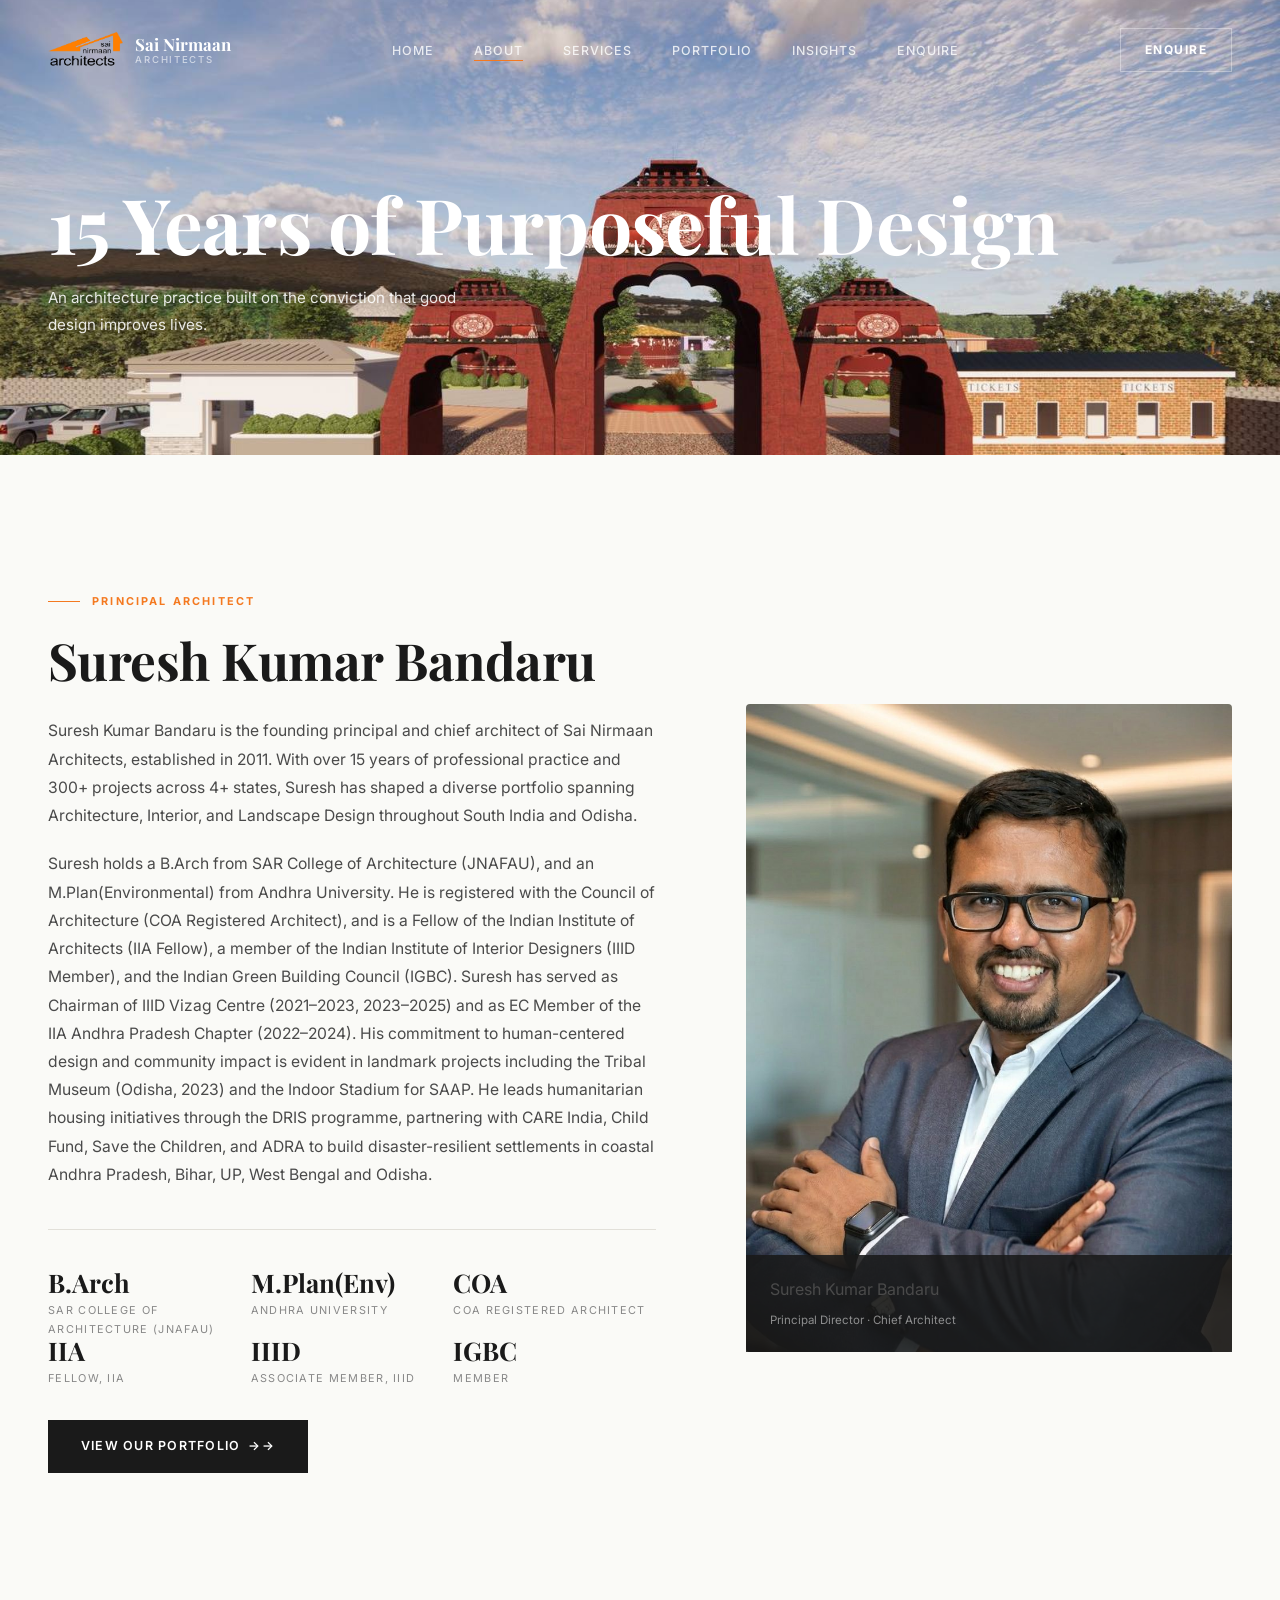
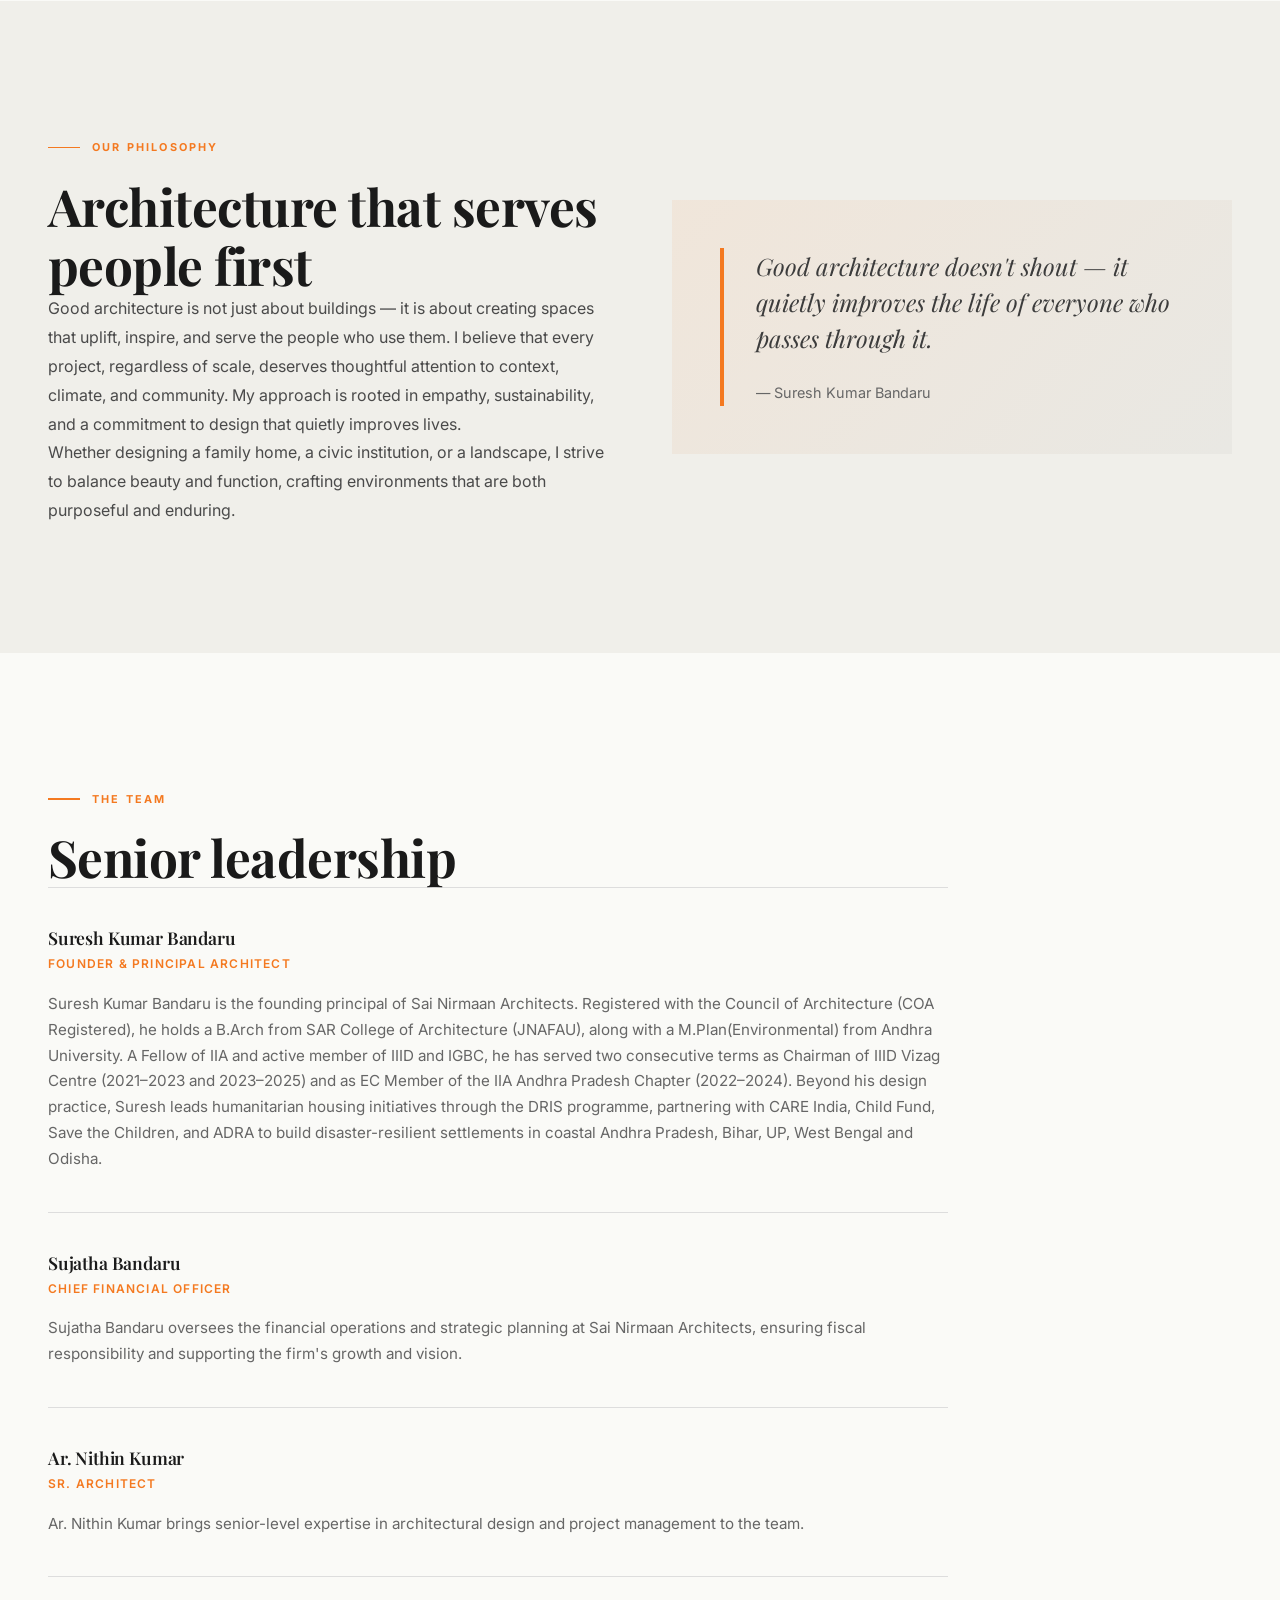
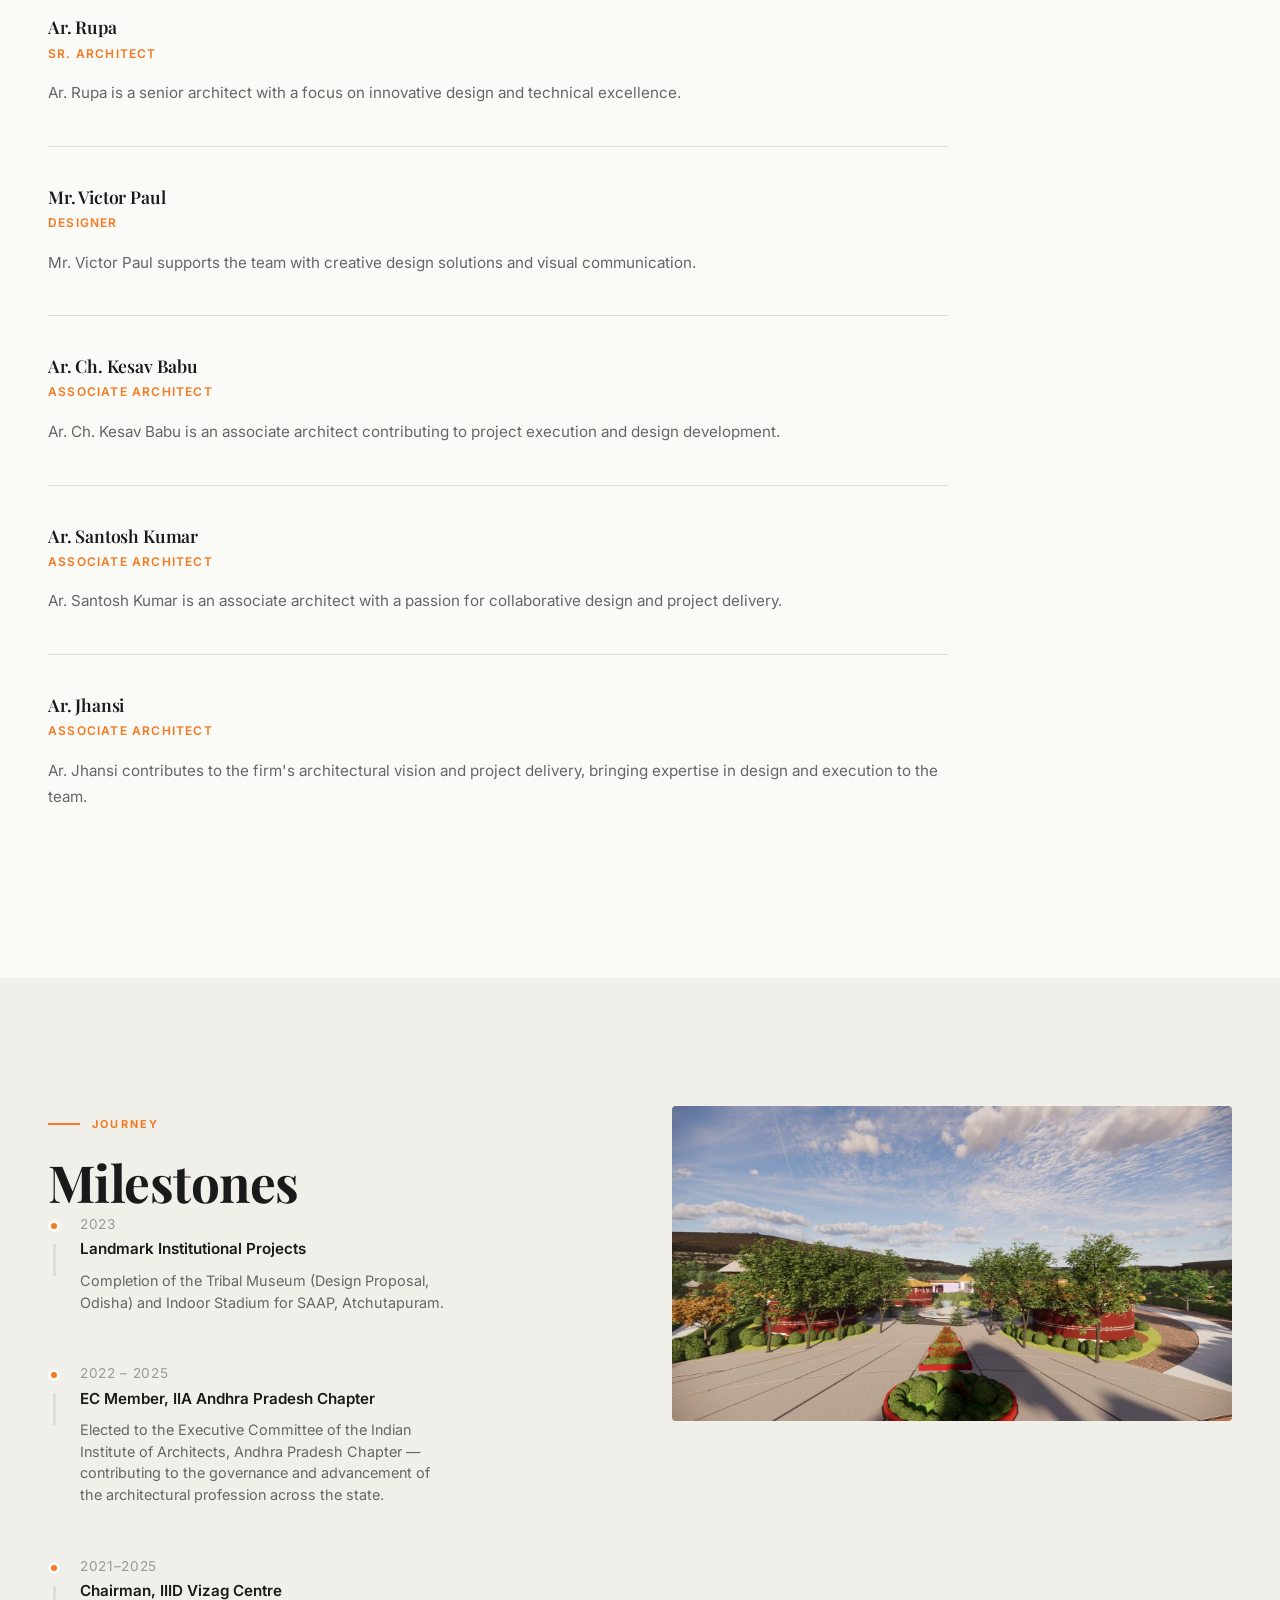
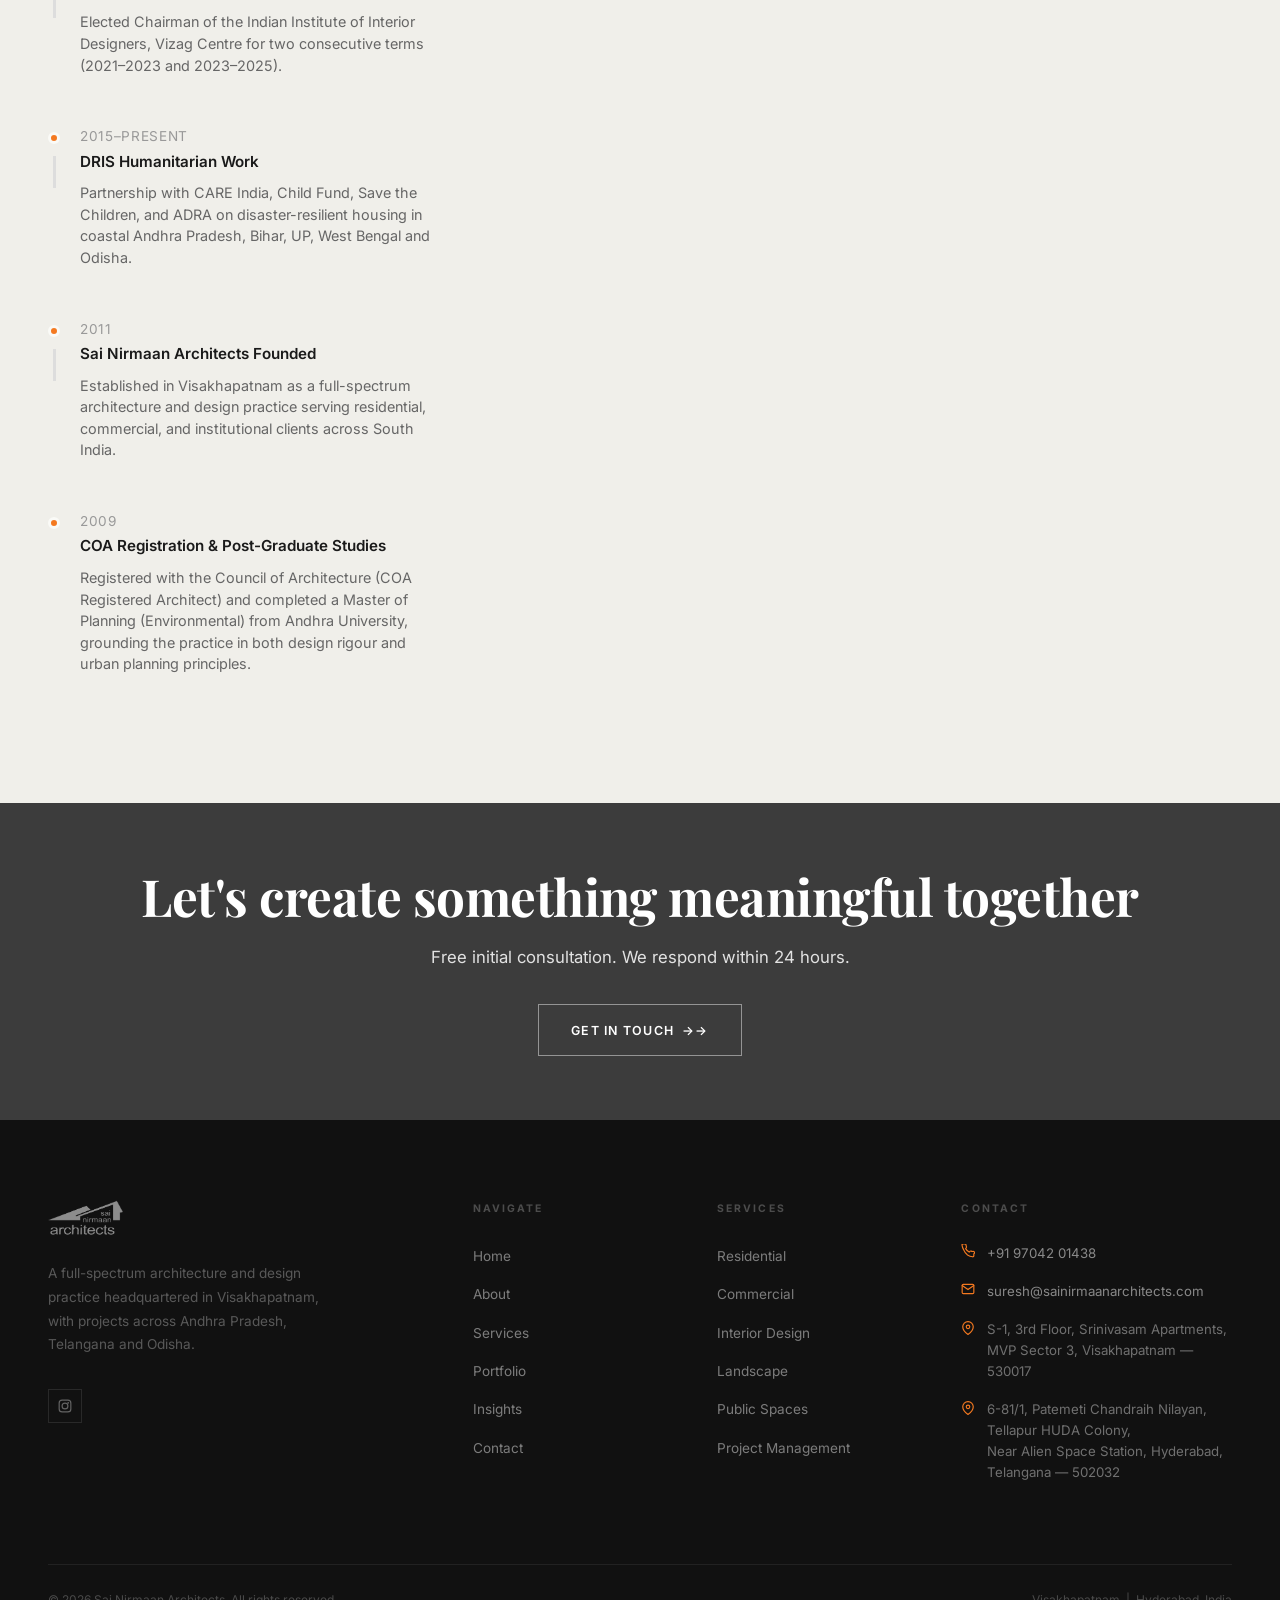
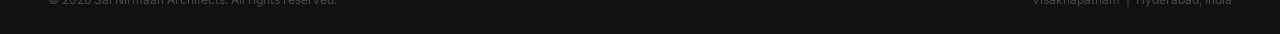
==== commit 5055a37e: "Mobile touch polish, client strip fix, correct map embeds, Web3Forms key, email .com, new headshot, " ====
--- a/about.html
+++ b/about.html
@@ -286,7 +286,7 @@
         </div>
         <div class="footer-contact-row">
           <svg width="14" height="14" viewBox="0 0 24 24" fill="none" stroke-width="2" stroke-linecap="round" stroke-linejoin="round"><path d="M4 4h16c1.1 0 2 .9 2 2v12c0 1.1-.9 2-2 2H4c-1.1 0-2-.9-2-2V6c0-1.1.9-2 2-2z"/><polyline points="22,6 12,13 2,6"/></svg>
-          <a href="mailto:suresh@sainirmaanarchitects.in">suresh@sainirmaanarchitects.in</a>
+          <a href="mailto:suresh@sainirmaanarchitects.com">suresh@sainirmaanarchitects.com</a>
         </div>
         <div class="footer-contact-row">
           <svg width="14" height="14" viewBox="0 0 24 24" fill="none" stroke-width="2" stroke-linecap="round" stroke-linejoin="round"><path d="M21 10c0 7-9 13-9 13s-9-6-9-13a9 9 0 0 1 18 0z"/><circle cx="12" cy="10" r="3"/></svg>
--- a/css/style.css
+++ b/css/style.css
@@ -1433,18 +1433,18 @@
 }
 
 /* ---------- CLIENT STRIP ---------- */
-.client-strip-section { padding: clamp(3rem, 6vw, 5rem) 0; }
+.client-strip-section { padding: clamp(2rem, 3vw, 3rem) 0; }
 .client-strip-label {
   font-size: 0.62rem; letter-spacing: 0.2em; text-transform: uppercase;
-  color: var(--ink-muted); text-align: center; margin-bottom: 2rem;
+  color: var(--ink-muted); text-align: center; margin-bottom: 1.25rem;
 }
 .client-strip {
   display: flex; flex-wrap: wrap; align-items: center;
-  justify-content: center; gap: 0.75rem 1.5rem;
+  justify-content: center; gap: 0.6rem 0.9rem;
 }
 .client-chip {
-  font-size: 0.78rem; font-weight: 600; color: var(--ink-soft);
-  letter-spacing: 0.04em; padding: 0.45rem 1rem;
+  font-size: 0.88rem; font-weight: 600; color: var(--ink-soft);
+  letter-spacing: 0.03em; padding: 0.55rem 1.2rem;
   border: 1px solid var(--rule); white-space: nowrap;
   transition: border-color var(--dur-fast), color var(--dur-fast);
 }
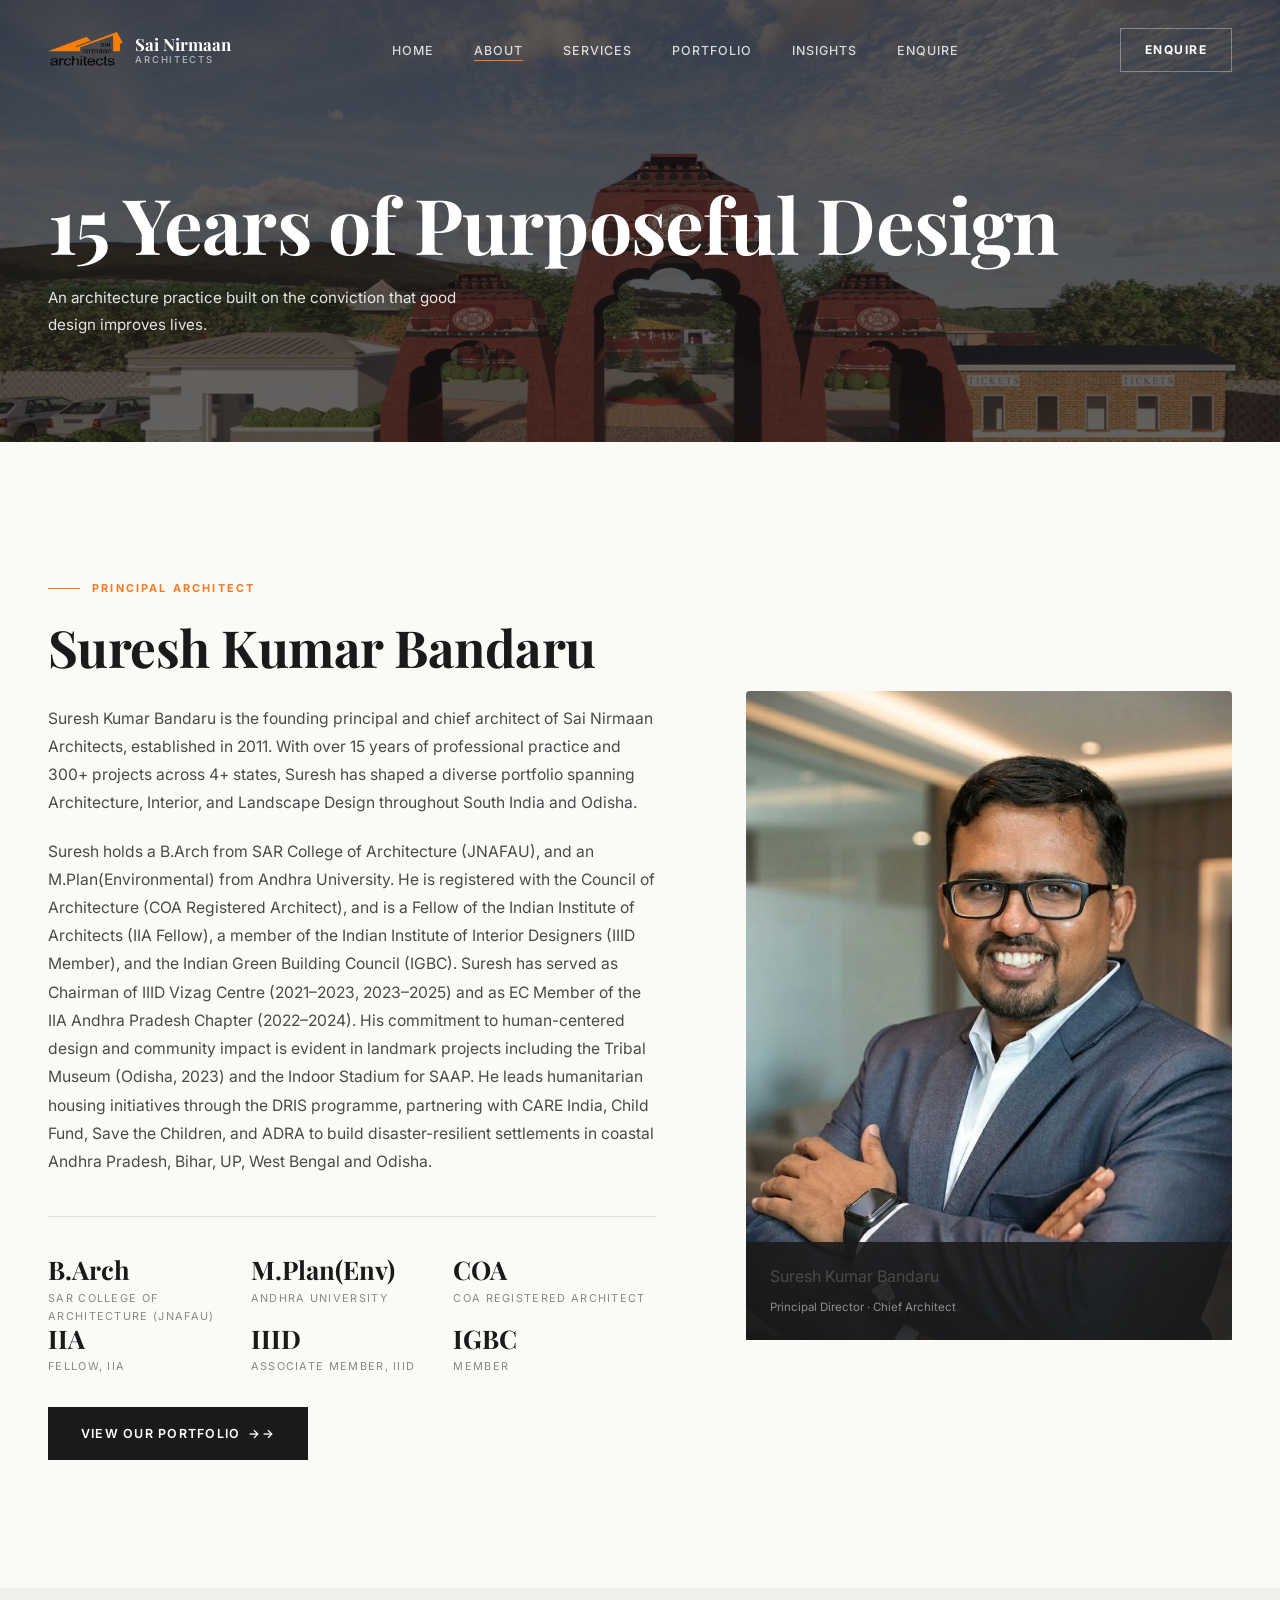
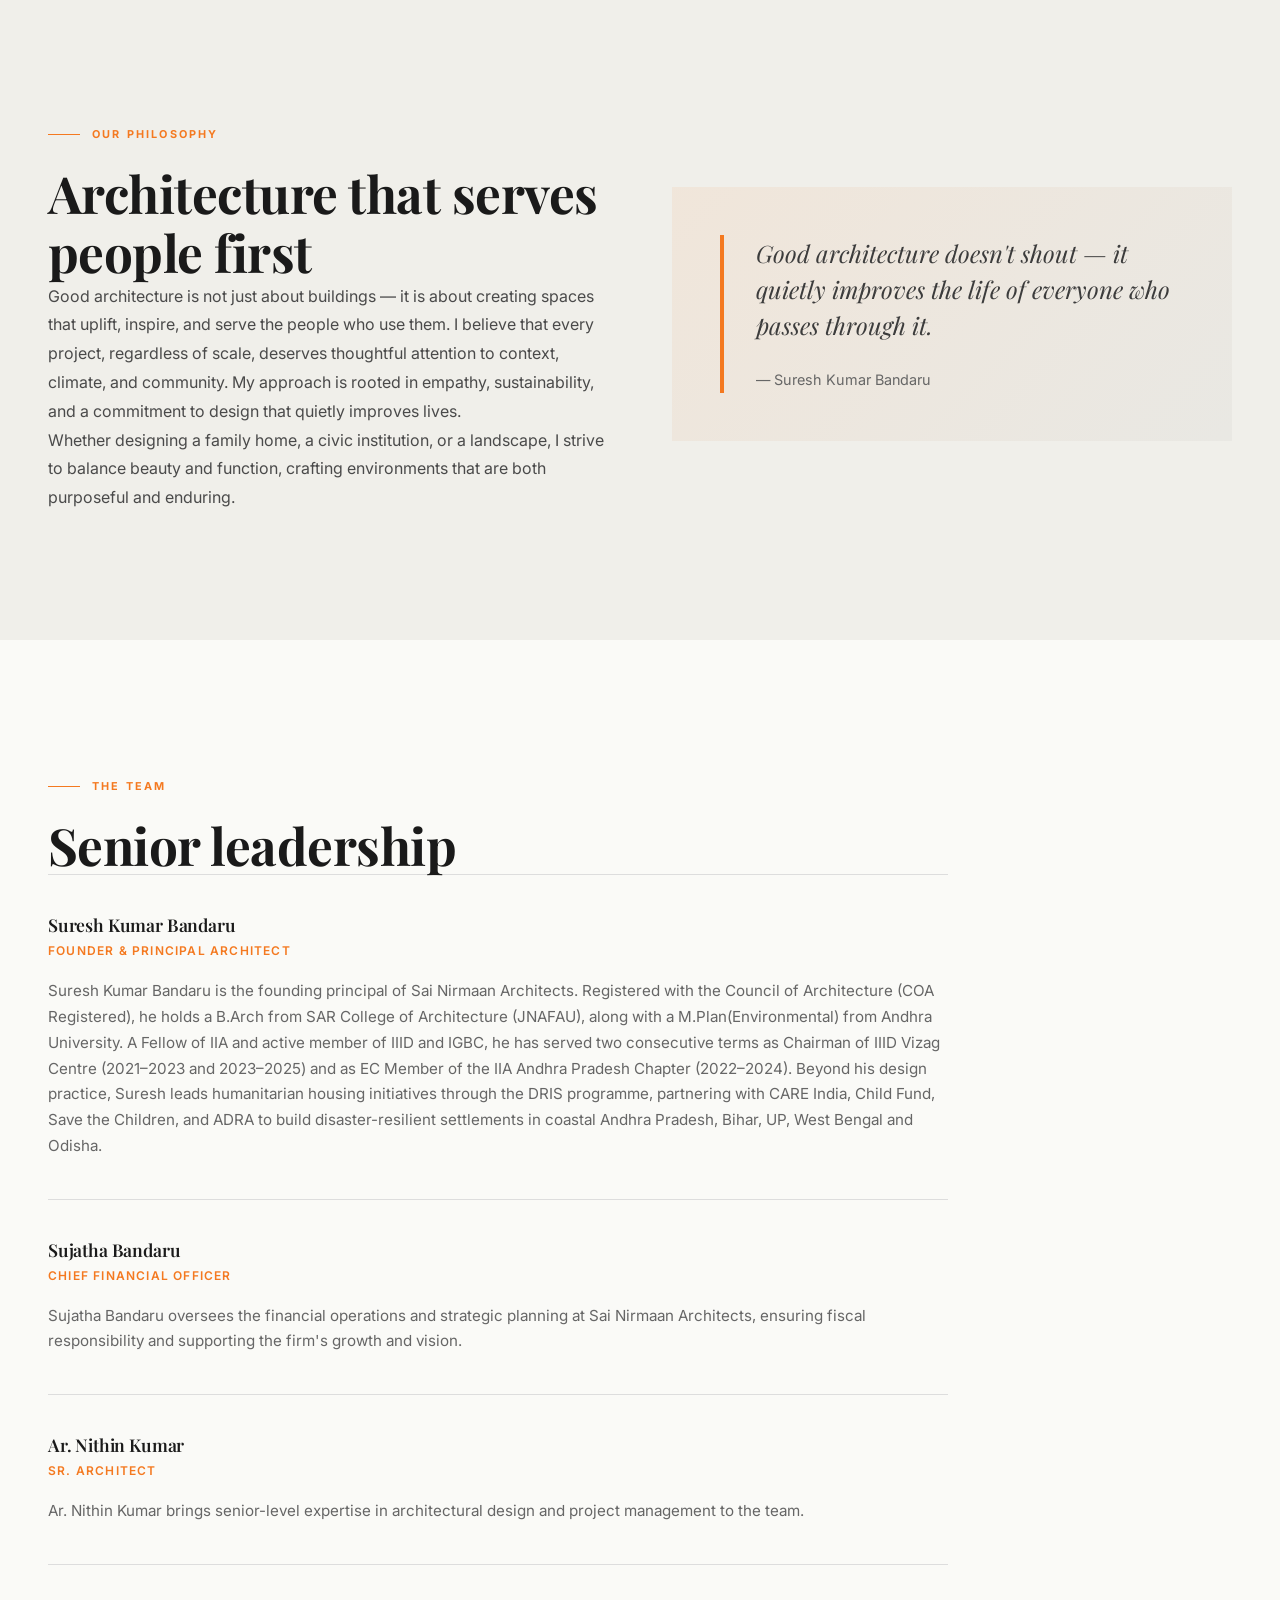
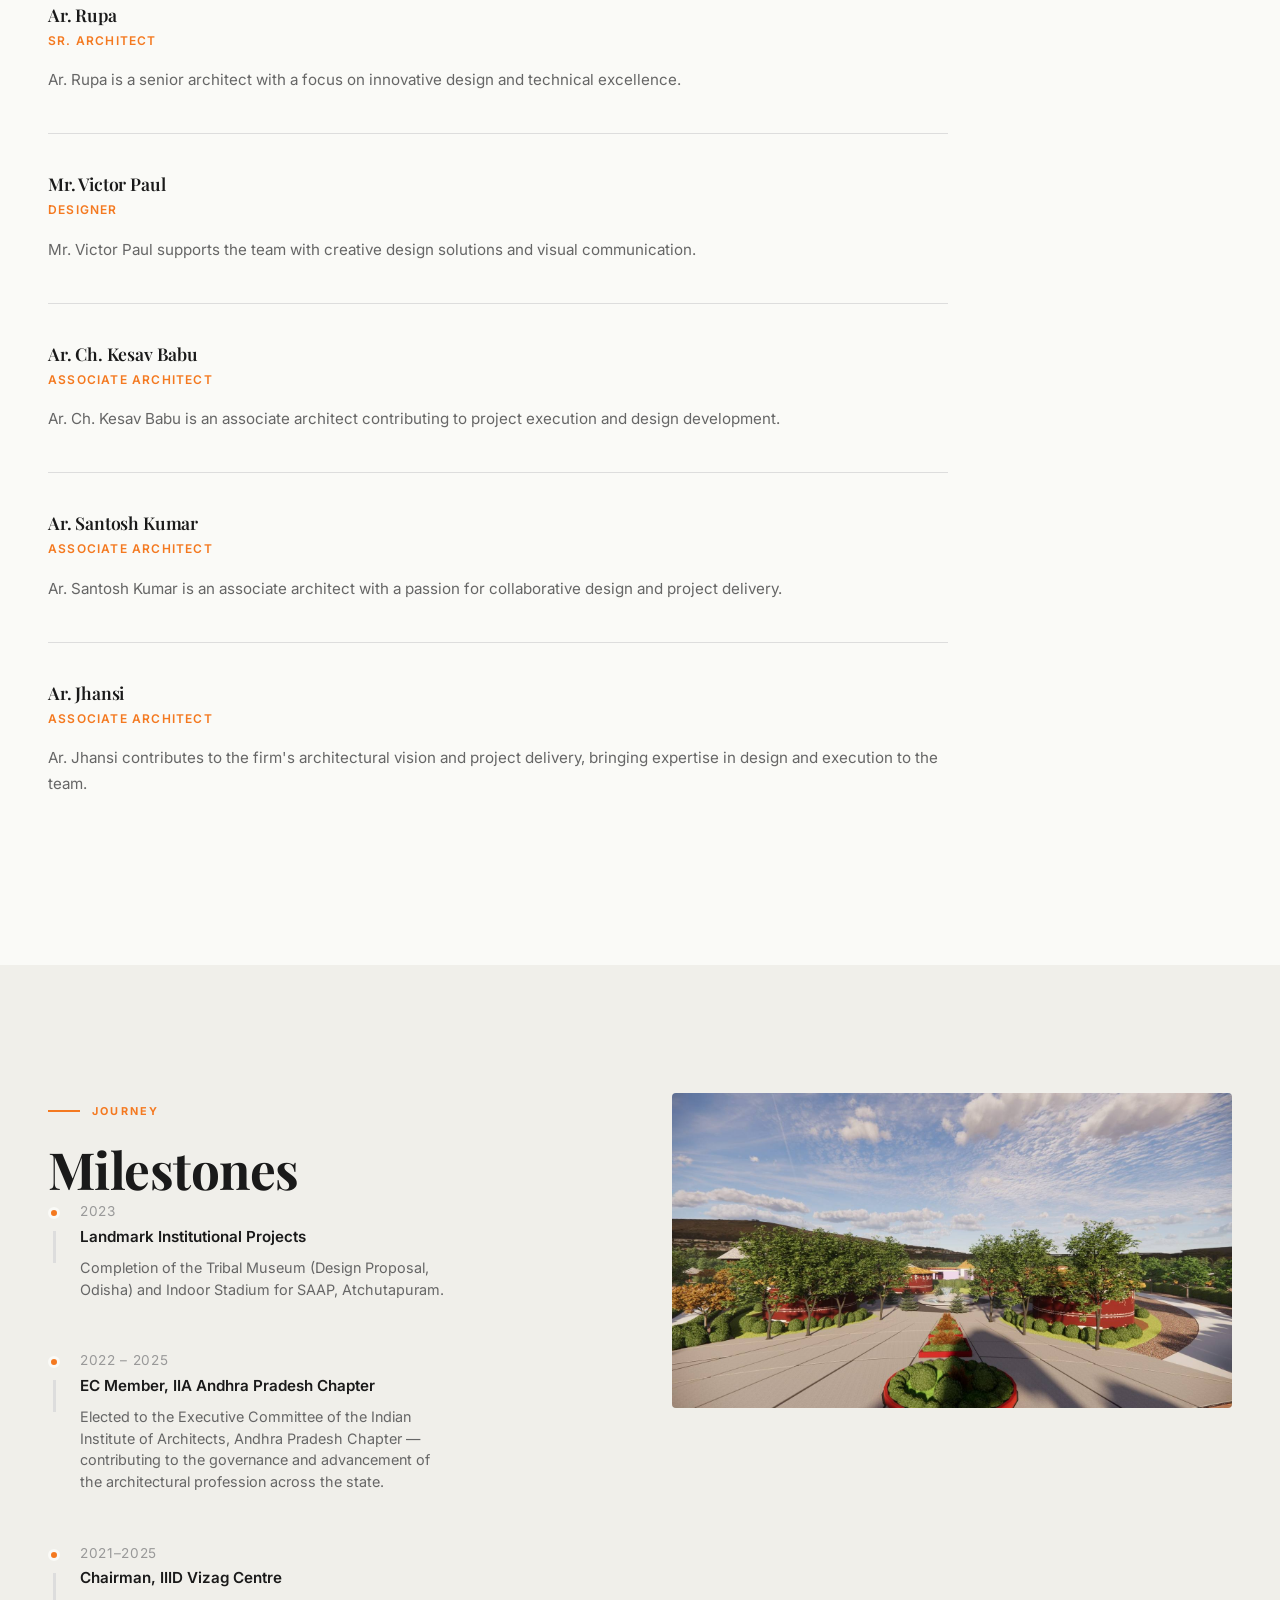
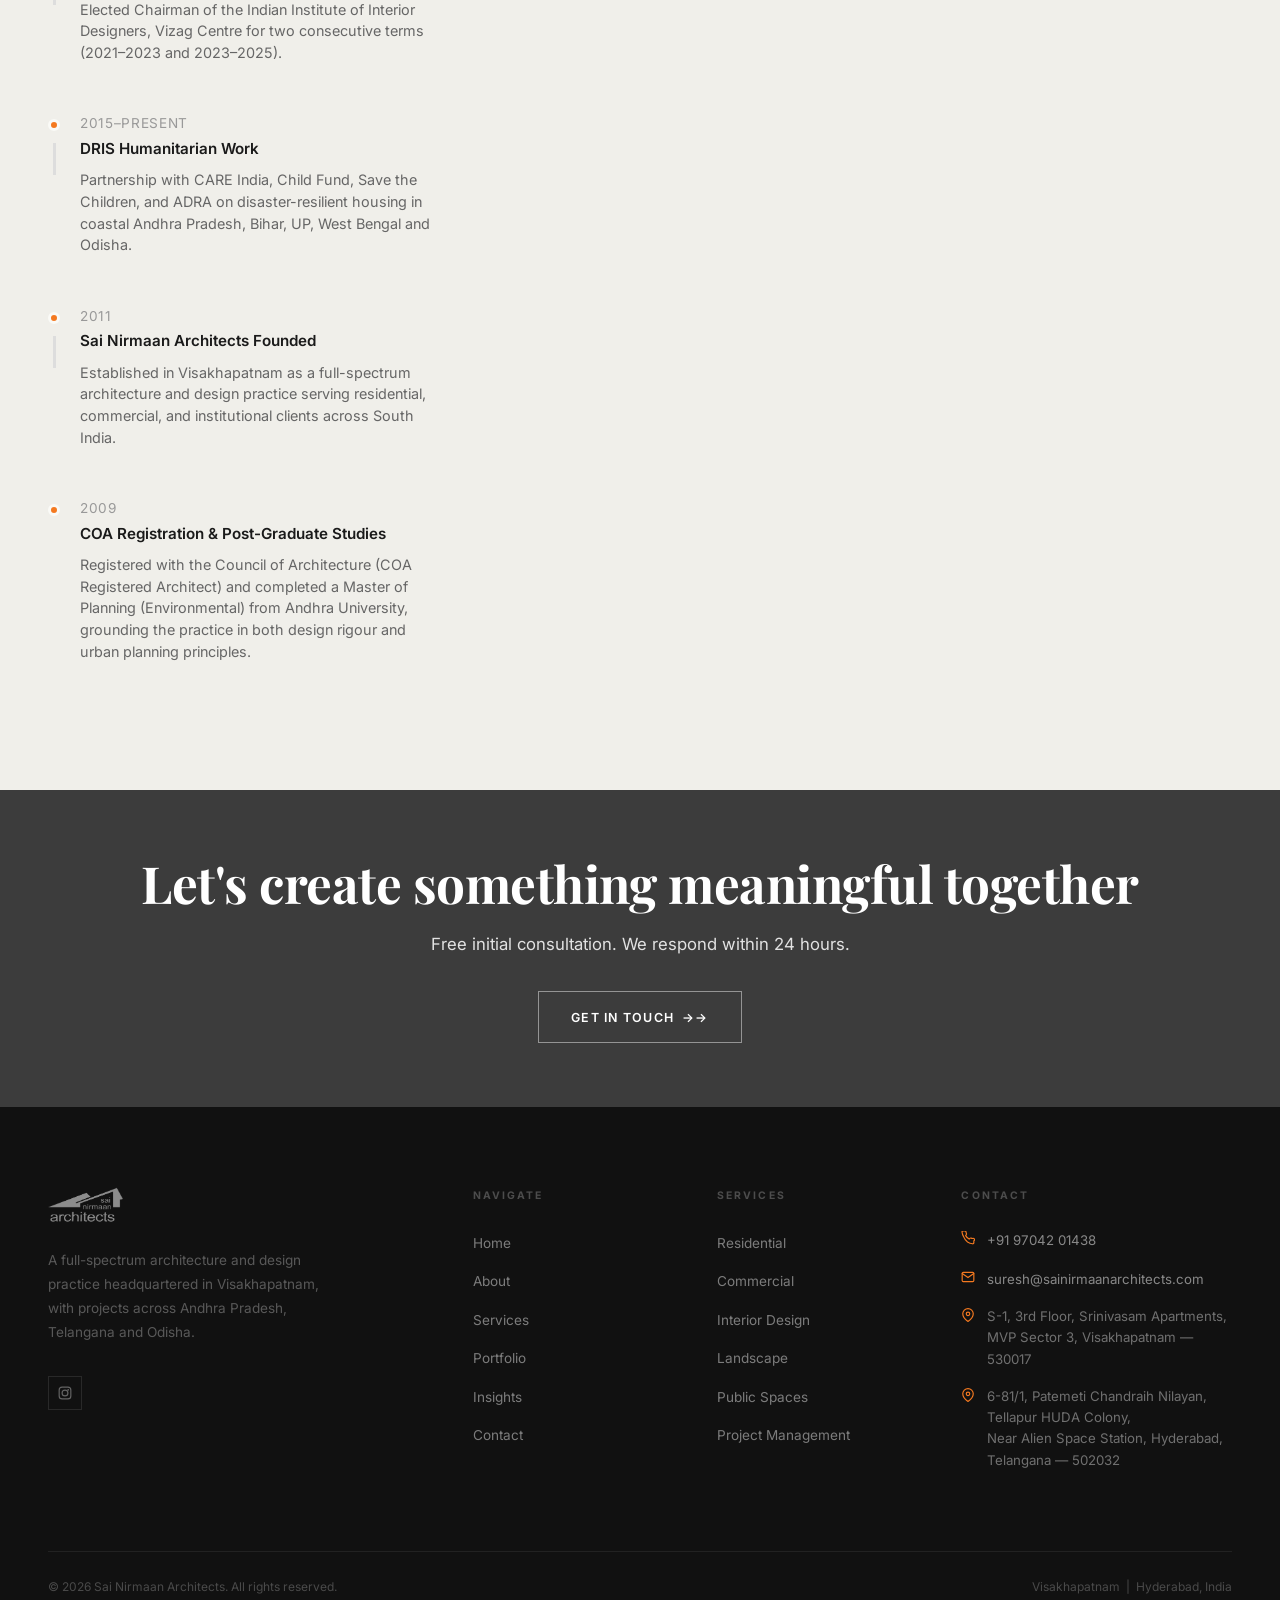
==== commit ca6c5938: "Fix page-hero gap and about.html readability — tighter mobile padding, dark overlay on about hero" ====
--- a/about.html
+++ b/about.html
@@ -47,7 +47,7 @@
 
 <!-- Page Hero -->
 <section class="page-hero" style="background-image: url('images/architectural/tribal-museum-2.jpg');">
-    <div class="page-hero-bg"></div>
+    <div style="position:absolute;inset:0;background:rgba(20,20,20,0.65);z-index:0;"></div>
     <div class="page-hero-content">
         <div class="wrap">
             <h1>15 Years of Purposeful Design</h1>
--- a/css/style.css
+++ b/css/style.css
@@ -764,7 +764,7 @@
   position: relative;
   overflow: hidden;
   background: var(--ink);
-  padding: clamp(8rem, 14vw, 12rem) 0 clamp(4rem, 6vw, 6rem);
+  padding: clamp(5rem, 14vw, 12rem) 0 clamp(2.5rem, 6vw, 4rem);
 }
 .page-hero-bg {
   position: absolute;
@@ -1612,11 +1612,13 @@
   height: 44px;
 }
 
-/* 8. Nav enquire pill — minimum touch height */
-.nav-enquire {
-  display: inline-flex;
-  align-items: center;
-  min-height: 44px;
+/* 8. Nav enquire pill — minimum touch height (desktop only; mobile hides via media query above) */
+@media (min-width: 769px) {
+  .nav-enquire {
+    display: inline-flex;
+    align-items: center;
+    min-height: 44px;
+  }
 }
 
 /* 9. Hero CTA buttons — full-width, centred on mobile for easy thumb tap */
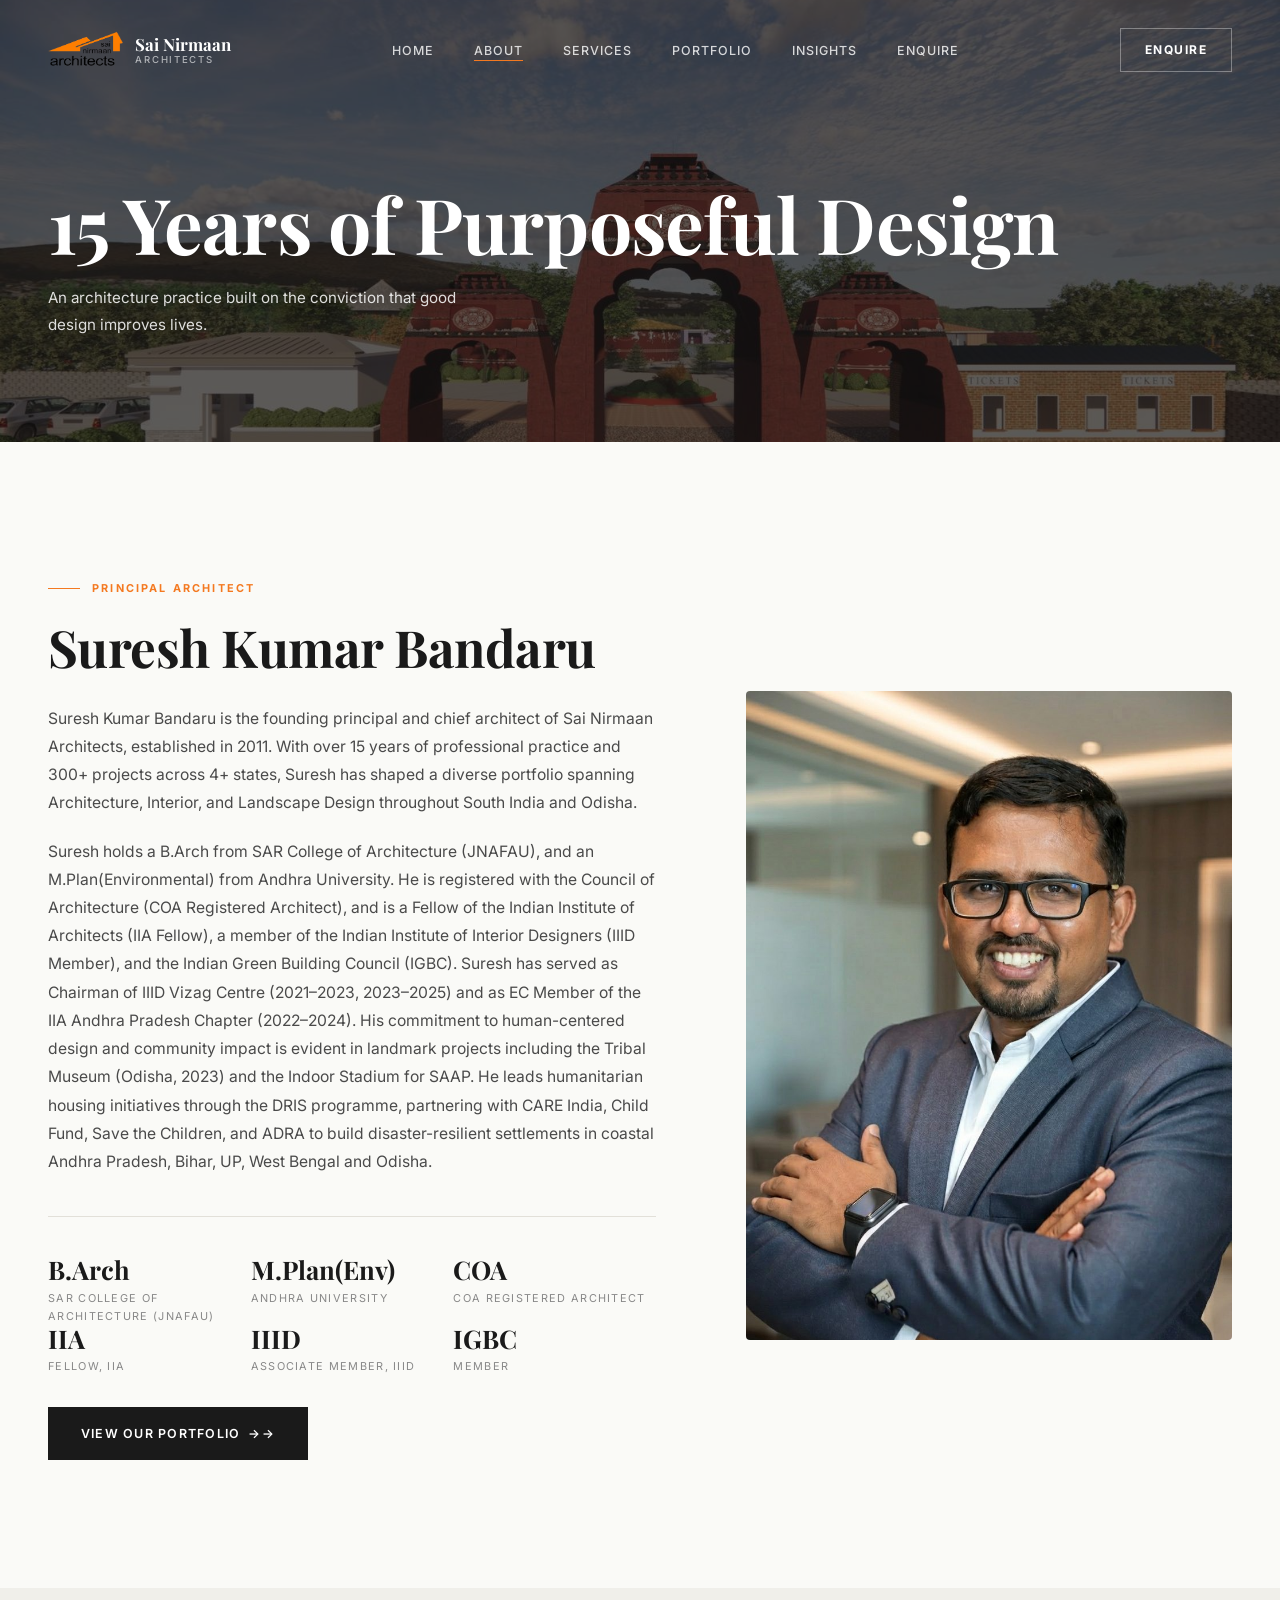
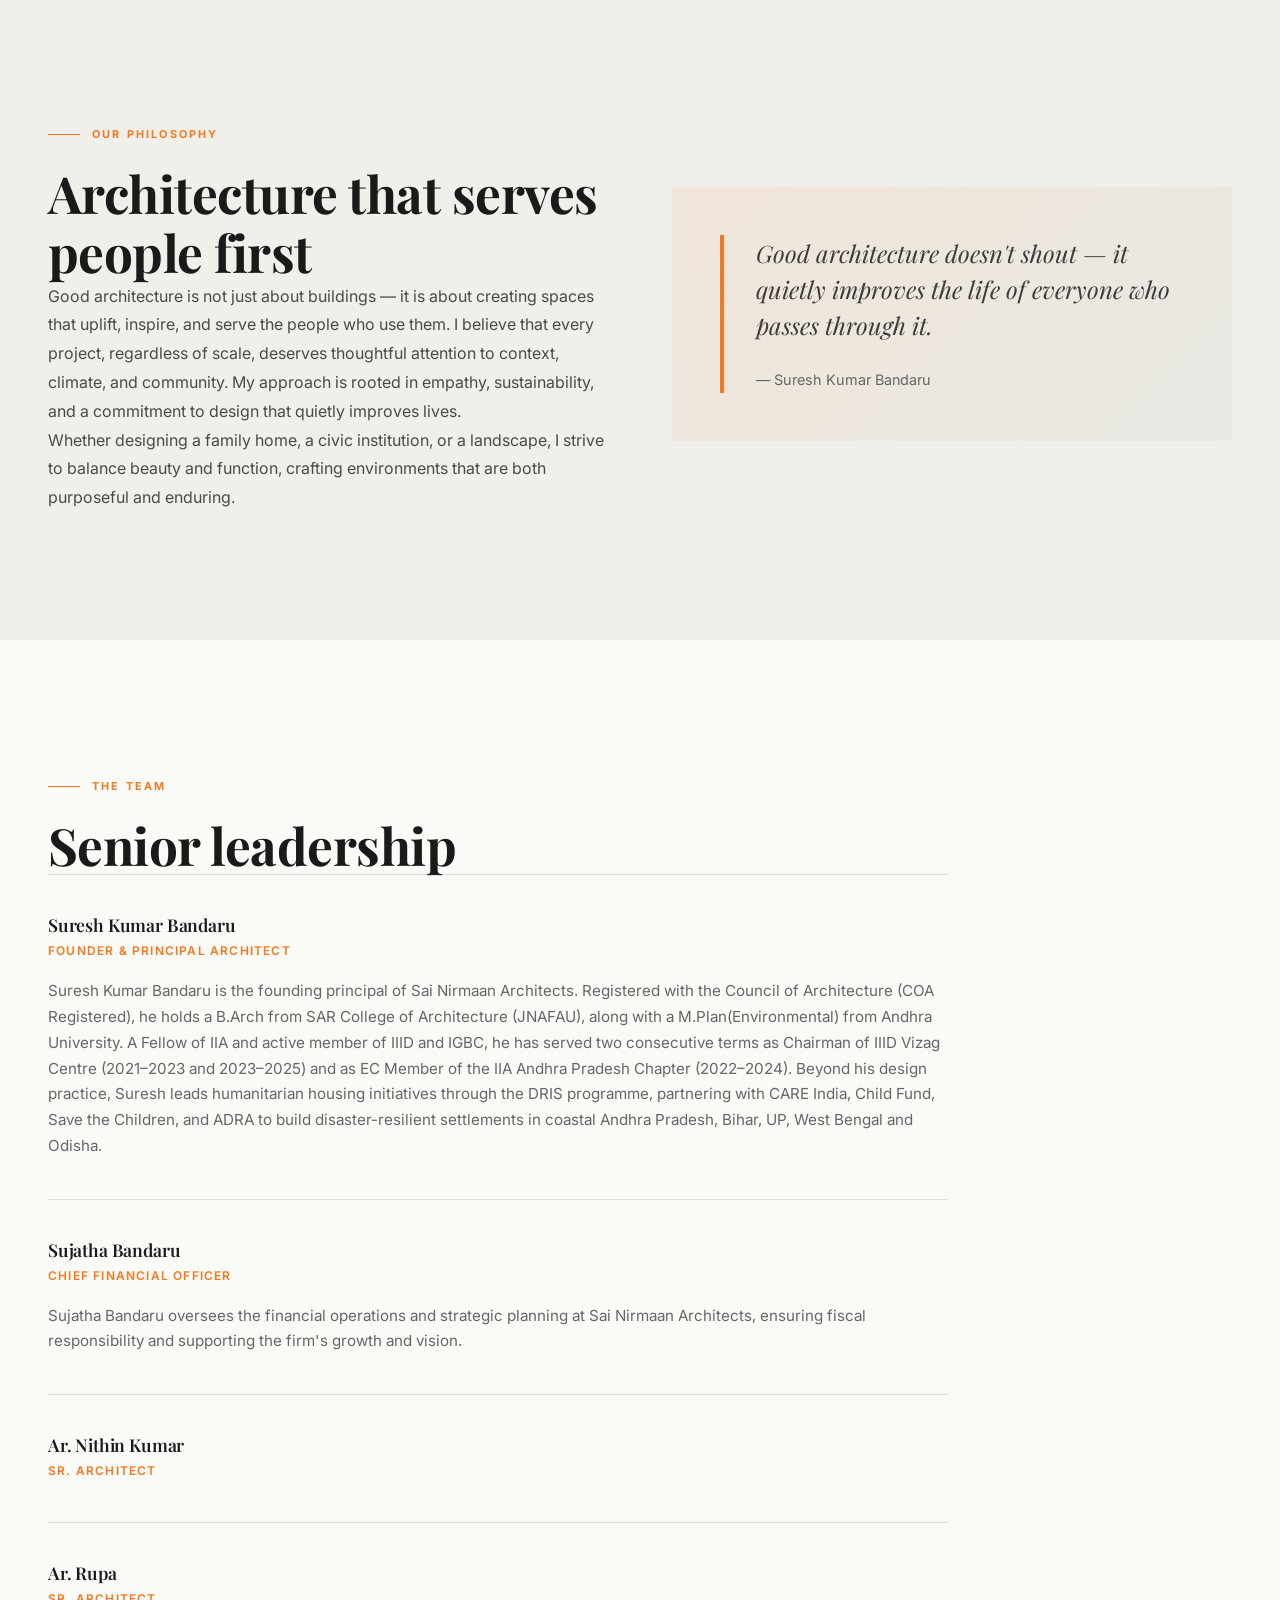
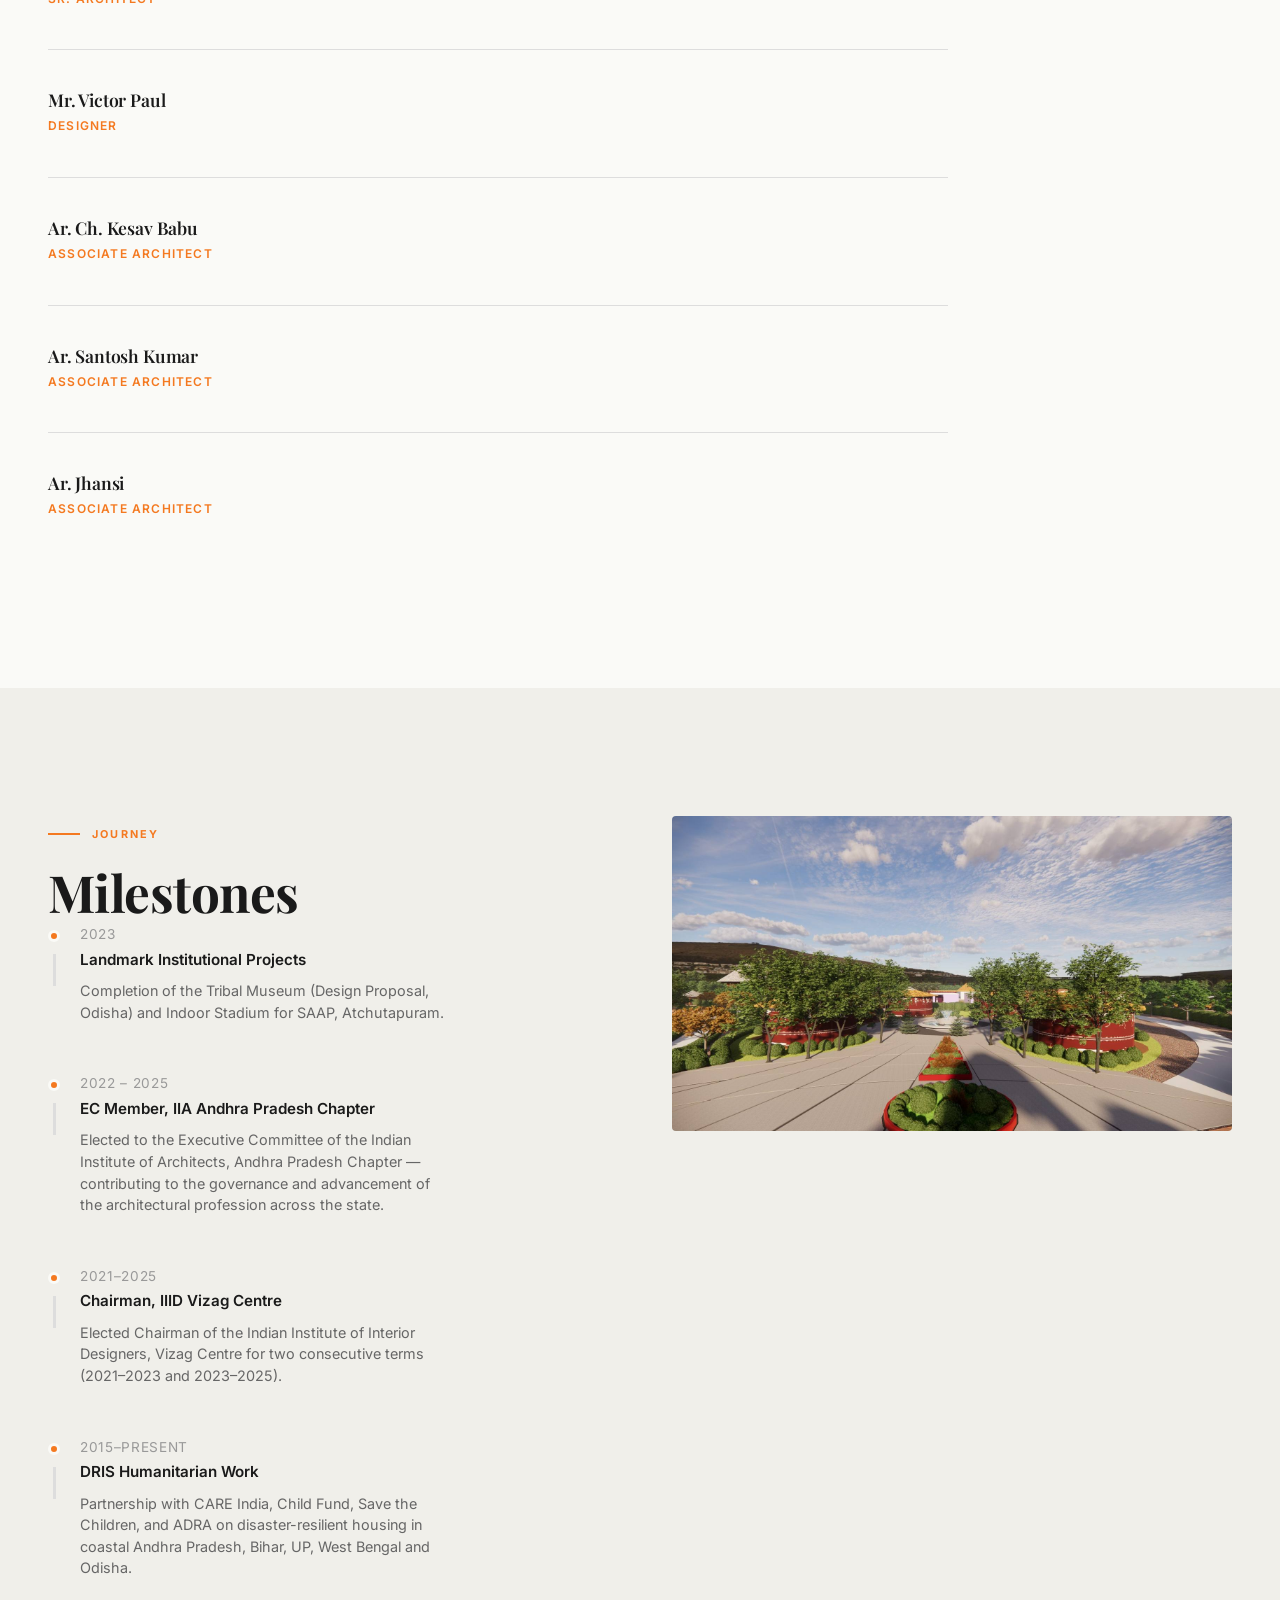
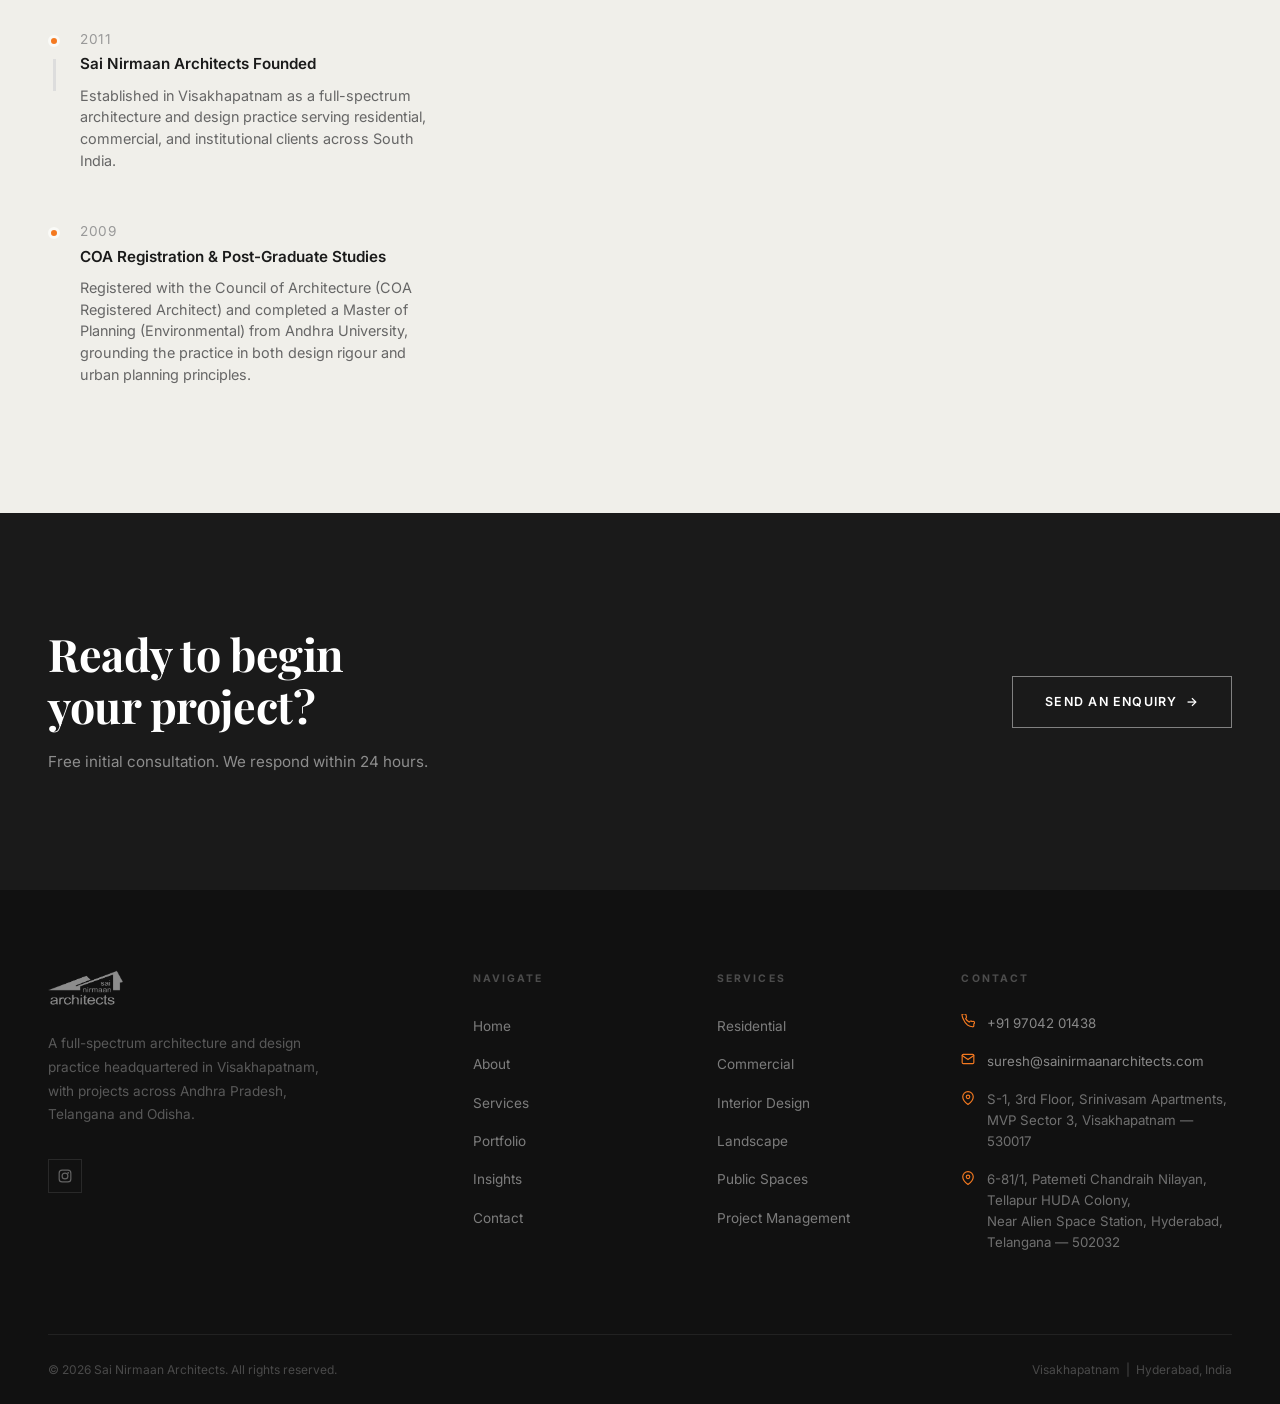
==== commit d77279d1: "Week 2 audit fixes — IA, visual, brand corrections across all pages - Fix section rhythm (no double-" ====
--- a/about.html
+++ b/about.html
@@ -5,23 +5,32 @@
     <meta name="viewport" content="width=device-width, initial-scale=1.0">
     <title>About — Sai Nirmaan Architects | Visakhapatnam</title>
     <meta name="description" content="Meet Principal Architect Suresh Kumar Bandaru and the Sai Nirmaan Architects team — 15+ years of architectural excellence across South India and Odisha.">
-    <link rel="canonical" href="https://sainirmaan.in/about.html" />
+    <link rel="canonical" href="https://sainirmaanarchitects.com/about.html" />
     <meta property="og:type" content="website" />
     <meta property="og:site_name" content="Sai Nirmaan Architects" />
-    <meta property="og:url" content="https://sainirmaan.in/about.html" />
+    <meta property="og:url" content="https://sainirmaanarchitects.com/about.html" />
     <meta property="og:title" content="About — Sai Nirmaan Architects | Visakhapatnam" />
     <meta property="og:description" content="Meet Principal Architect Suresh Kumar Bandaru — 15+ years of architectural excellence across South India and Odisha." />
-    <meta property="og:image" content="https://sainirmaan.in/images/architectural/indoor-stadium-front.jpg" />
+    <meta property="og:image" content="https://sainirmaanarchitects.com/images/architectural/indoor-stadium-front.jpg" />
     <meta name="twitter:card" content="summary_large_image" />
     <meta name="twitter:title" content="About — Sai Nirmaan Architects" />
     <meta name="twitter:description" content="15+ years of architectural practice — residential, commercial, institutional and landscape design across South India." />
-    <meta name="twitter:image" content="https://sainirmaan.in/images/architectural/indoor-stadium-front.jpg" />
-    <link rel="icon" href="favicon.svg" type="image/svg+xml" />
-    <link rel="icon" href="images/logo/nirmaan-logo.png" type="image/png" />
+    <meta name="twitter:image" content="https://sainirmaanarchitects.com/images/architectural/indoor-stadium-front.jpg" />
+    <link rel="icon" type="image/png" sizes="32x32" href="favicon-32.png" />
+    <link rel="icon" type="image/png" sizes="192x192" href="favicon-192.png" />
+    <link rel="apple-touch-icon" href="favicon-192.png" />
     <link rel="preconnect" href="https://fonts.googleapis.com">
     <link rel="preconnect" href="https://fonts.gstatic.com" crossorigin>
     <link href="https://fonts.googleapis.com/css2?family=Playfair+Display:ital,wght@0,400;0,600;0,700;1,400;1,600&family=Inter:wght@300;400;500;600;700&display=swap" rel="stylesheet">
     <link rel="stylesheet" href="css/style.css">
+  <!-- Google tag (gtag.js) -->
+  <script async src="https://www.googletagmanager.com/gtag/js?id=G-XS4JHG10ZB"></script>
+  <script>
+    window.dataLayer = window.dataLayer || [];
+    function gtag(){dataLayer.push(arguments);}
+    gtag('js', new Date());
+    gtag('config', 'G-XS4JHG10ZB');
+  </script>
 </head>
 <body>
 
@@ -47,7 +56,6 @@
 
 <!-- Page Hero -->
 <section class="page-hero" style="background-image: url('images/architectural/tribal-museum-2.jpg');">
-    <div style="position:absolute;inset:0;background:rgba(20,20,20,0.65);z-index:0;"></div>
     <div class="page-hero-content">
         <div class="wrap">
             <h1>15 Years of Purposeful Design</h1>
@@ -97,7 +105,6 @@
             </div>
             <div class="about-portrait">
                 <img src="images/team/suresh-bandaru-about.jpg" alt="Suresh Kumar Bandaru — Founder & Principal Architect, Sai Nirmaan Architects" style="width:100%; height:100%; object-fit:cover; object-position: center top; border-radius:4px;" />
-                <p class="portrait-caption">Suresh Kumar Bandaru<br><span>Principal Director · Chief Architect</span></p>
             </div>
         </div>
     </div>
@@ -141,33 +148,27 @@
             </div>
             <div style="border-bottom: 1px solid #ddd; padding: 2.5rem 0;">
                 <h3 style="margin: 0 0 0.3rem 0; font-size: 1.1rem; font-weight: 600;">Ar. Nithin Kumar</h3>
-                <p style="margin: 0 0 1rem 0; font-size: 0.75rem; letter-spacing: 0.1em; color: #F47920; text-transform: uppercase; font-weight: 600;">Sr. Architect</p>
-                <p style="margin: 0; font-size: 0.95rem; color: #666; line-height: 1.7;">Ar. Nithin Kumar brings senior-level expertise in architectural design and project management to the team.</p>
+                <p style="margin: 0; font-size: 0.75rem; letter-spacing: 0.1em; color: #F47920; text-transform: uppercase; font-weight: 600;">Sr. Architect</p>
             </div>
             <div style="border-bottom: 1px solid #ddd; padding: 2.5rem 0;">
                 <h3 style="margin: 0 0 0.3rem 0; font-size: 1.1rem; font-weight: 600;">Ar. Rupa</h3>
-                <p style="margin: 0 0 1rem 0; font-size: 0.75rem; letter-spacing: 0.1em; color: #F47920; text-transform: uppercase; font-weight: 600;">Sr. Architect</p>
-                <p style="margin: 0; font-size: 0.95rem; color: #666; line-height: 1.7;">Ar. Rupa is a senior architect with a focus on innovative design and technical excellence.</p>
+                <p style="margin: 0; font-size: 0.75rem; letter-spacing: 0.1em; color: #F47920; text-transform: uppercase; font-weight: 600;">Sr. Architect</p>
             </div>
             <div style="border-bottom: 1px solid #ddd; padding: 2.5rem 0;">
                 <h3 style="margin: 0 0 0.3rem 0; font-size: 1.1rem; font-weight: 600;">Mr. Victor Paul</h3>
-                <p style="margin: 0 0 1rem 0; font-size: 0.75rem; letter-spacing: 0.1em; color: #F47920; text-transform: uppercase; font-weight: 600;">Designer</p>
-                <p style="margin: 0; font-size: 0.95rem; color: #666; line-height: 1.7;">Mr. Victor Paul supports the team with creative design solutions and visual communication.</p>
+                <p style="margin: 0; font-size: 0.75rem; letter-spacing: 0.1em; color: #F47920; text-transform: uppercase; font-weight: 600;">Designer</p>
             </div>
             <div style="border-bottom: 1px solid #ddd; padding: 2.5rem 0;">
                 <h3 style="margin: 0 0 0.3rem 0; font-size: 1.1rem; font-weight: 600;">Ar. Ch. Kesav Babu</h3>
-                <p style="margin: 0 0 1rem 0; font-size: 0.75rem; letter-spacing: 0.1em; color: #F47920; text-transform: uppercase; font-weight: 600;">Associate Architect</p>
-                <p style="margin: 0; font-size: 0.95rem; color: #666; line-height: 1.7;">Ar. Ch. Kesav Babu is an associate architect contributing to project execution and design development.</p>
+                <p style="margin: 0; font-size: 0.75rem; letter-spacing: 0.1em; color: #F47920; text-transform: uppercase; font-weight: 600;">Associate Architect</p>
             </div>
             <div style="border-bottom: 1px solid #ddd; padding: 2.5rem 0;">
                 <h3 style="margin: 0 0 0.3rem 0; font-size: 1.1rem; font-weight: 600;">Ar. Santosh Kumar</h3>
-                <p style="margin: 0 0 1rem 0; font-size: 0.75rem; letter-spacing: 0.1em; color: #F47920; text-transform: uppercase; font-weight: 600;">Associate Architect</p>
-                <p style="margin: 0; font-size: 0.95rem; color: #666; line-height: 1.7;">Ar. Santosh Kumar is an associate architect with a passion for collaborative design and project delivery.</p>
+                <p style="margin: 0; font-size: 0.75rem; letter-spacing: 0.1em; color: #F47920; text-transform: uppercase; font-weight: 600;">Associate Architect</p>
             </div>
             <div style="padding: 2.5rem 0;">
                 <h3 style="margin: 0 0 0.3rem 0; font-size: 1.1rem; font-weight: 600;">Ar. Jhansi</h3>
-                <p style="margin: 0 0 1rem 0; font-size: 0.75rem; letter-spacing: 0.1em; color: #F47920; text-transform: uppercase; font-weight: 600;">Associate Architect</p>
-                <p style="margin: 0; font-size: 0.95rem; color: #666; line-height: 1.7;">Ar. Jhansi contributes to the firm's architectural vision and project delivery, bringing expertise in design and execution to the team.</p>
+                <p style="margin: 0; font-size: 0.75rem; letter-spacing: 0.1em; color: #F47920; text-transform: uppercase; font-weight: 600;">Associate Architect</p>
             </div>
         </div>
     </div>
@@ -232,13 +233,17 @@
 </section>
 
 <!-- CTA Strip -->
-<section style="background: #3C3C3C; color: white; padding: 4rem 0; text-align: center;">
-    <div class="wrap">
-        <h2 style="margin: 0 0 1rem 0; color: white;">Let's create something meaningful together</h2>
-        <p style="margin: 0 0 2rem 0; font-size: 1.05rem; color: rgba(255,255,255,0.85);">Free initial consultation. We respond within 24 hours.</p>
-        <a href="contact.html" class="btn btn-ghost">Get in touch <span class="btn-arrow">→</span></a>
-    </div>
-</section>
+<div class="cta-strip">
+  <div class="wrap">
+    <div class="fade-in">
+      <h2>Ready to begin<br/>your project?</h2>
+      <p>Free initial consultation. We respond within 24 hours.</p>
+    </div>
+    <div class="cta-actions fade-in">
+      <a href="contact.html" class="btn btn-ghost btn-arrow">Send an enquiry</a>
+    </div>
+  </div>
+</div>
 
  <!-- ============ FOOTER ============ -->
 <footer class="footer">
--- a/css/style.css
+++ b/css/style.css
@@ -63,7 +63,7 @@
 
 p { color: var(--ink-soft); line-height: 1.8; }
 
-.eyebrow {
+.eyebrow, .section-label {
   display: inline-flex;
   align-items: center;
   gap: 0.75rem;
@@ -74,7 +74,7 @@
   color: var(--orange);
   margin-bottom: 1.25rem;
 }
-.eyebrow::before {
+.eyebrow::before, .section-label::before {
   content: '';
   display: block;
   width: 2rem;
@@ -585,6 +585,7 @@
 .about-portrait {
   position: relative;
   aspect-ratio: 3/4;
+  order: 2;
 }
 .about-portrait-img {
   width: 100%;
@@ -745,7 +746,7 @@
 .bcard-meta span:not(:last-child)::after { content: '·'; margin-left: 0.75rem; }
 
 /* ---------- CTA STRIP ---------- */
-.cta-strip {
+.cta-strip, .cta-band {
   background: var(--ink);
   padding: clamp(5rem, 9vw, 8rem) 0;
 }
@@ -775,7 +776,8 @@
   transform: scale(1.04);
 }
 .page-hero-content { position: relative; z-index: 1; }
-.page-hero h1 { color: var(--white); margin-bottom: 1rem; }
+.page-hero h1 { color: var(--white); margin-bottom: 1rem; word-break: break-word; overflow-wrap: break-word; }
+.page-hero p, .page-hero .hero-sub { color: rgba(255,255,255,0.85); }
 .page-hero-desc { color: rgba(255,255,255,0.85); font-size: 1.05rem; max-width: 480px; margin-bottom: 2rem; }
 .breadcrumb {
   display: flex;
@@ -981,7 +983,7 @@
 @media (max-width: 900px) {
   .intro-statement .wrap { grid-template-columns: 1fr; }
   .about-block { grid-template-columns: 1fr; }
-  .about-portrait { height: 460px; aspect-ratio: auto; max-width: 100%; }
+  .about-portrait { height: 460px; aspect-ratio: auto; max-width: 100%; order: -1; }
   .about-portrait img { object-position: center 25% !important; }
   .feature-strip { grid-template-columns: 1fr; }
   .feature-image { aspect-ratio: 16/10; }
@@ -996,6 +998,7 @@
   .nav-links { display: none; flex-direction: column; }
   .nav-enquire { display: none; }
   .hamburger { display: flex; }
+  .section { padding: clamp(2.5rem, 6vw, 4rem) 0; }
   .nav-links.open {
     display: flex;
     position: fixed; inset: 0;
@@ -1095,7 +1098,15 @@
   background-size: cover;
   background-position: center;
 }
-.page-hero .page-hero-bg { display: none; }
+/* Dark overlay for all page heroes — ensures text is always readable */
+.page-hero::after {
+  content: '';
+  position: absolute;
+  inset: 0;
+  background: rgba(20,20,20,0.68);
+  z-index: 0;
+}
+.page-hero-content, .page-hero .page-hero-content { position: relative; z-index: 1; }
 
 /* portrait-placeholder min height */
 .portrait-placeholder { min-height: 420px; background: var(--stone); border: 1px solid var(--rule); display: flex; align-items: center; justify-content: center; }
@@ -1175,12 +1186,7 @@
 .section-header { max-width: 600px; margin: 0 auto 4rem; text-align: center; }
 .section-header h2 { margin-bottom: 1rem; }
 .section-header p { color: var(--ink-soft); }
-.section-label {
-  display: inline-flex; align-items: center; gap: 0.75rem;
-  font-size: 0.68rem; font-weight: 700; letter-spacing: 0.2em; text-transform: uppercase;
-  color: var(--orange); margin-bottom: 1.25rem;
-}
-.section-label::before { content: ''; display: block; width: 2rem; height: 1px; background: var(--orange); }
+/* .section-label shares rules with .eyebrow above */
 
 /* Page hero content alias */
 .page-hero-content.container {
@@ -1195,8 +1201,8 @@
 .btn.btn-outline { background: transparent; color: var(--white); border: 2px solid rgba(255,255,255,0.4); }
 .btn.btn-outline:hover { border-color: var(--white); background: rgba(255,255,255,0.08); }
 
-/* CTA band alias */
-.cta-band { background: var(--ink); padding: clamp(5rem, 9vw, 8rem) 0; text-align: center; }
+/* CTA band alias — background/padding shared with .cta-strip above */
+.cta-band { text-align: center; }
 .cta-band h2 { color: var(--white); margin-bottom: 1rem; }
 .cta-band p { color: rgba(255,255,255,0.5); margin-bottom: 2.5rem; }
 .cta-band .btn.btn-outline { border-color: rgba(255,255,255,0.35); }
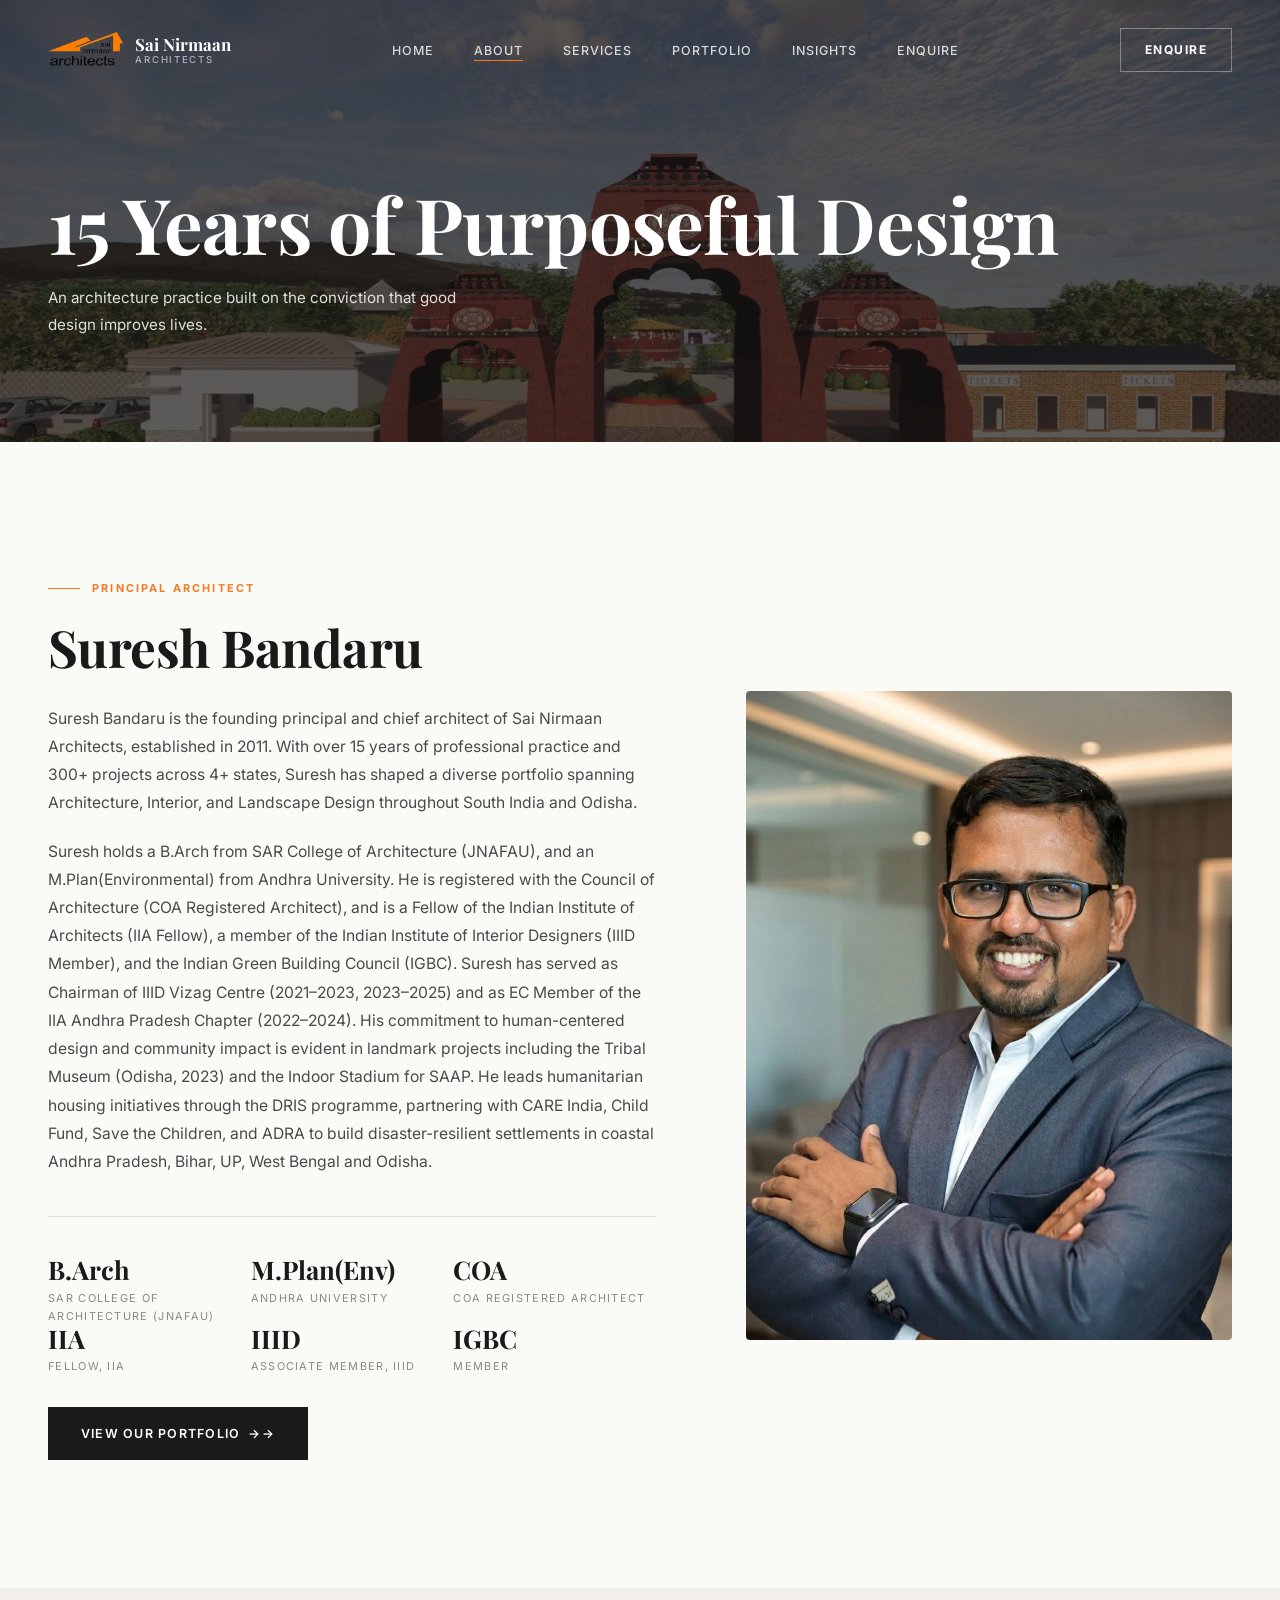
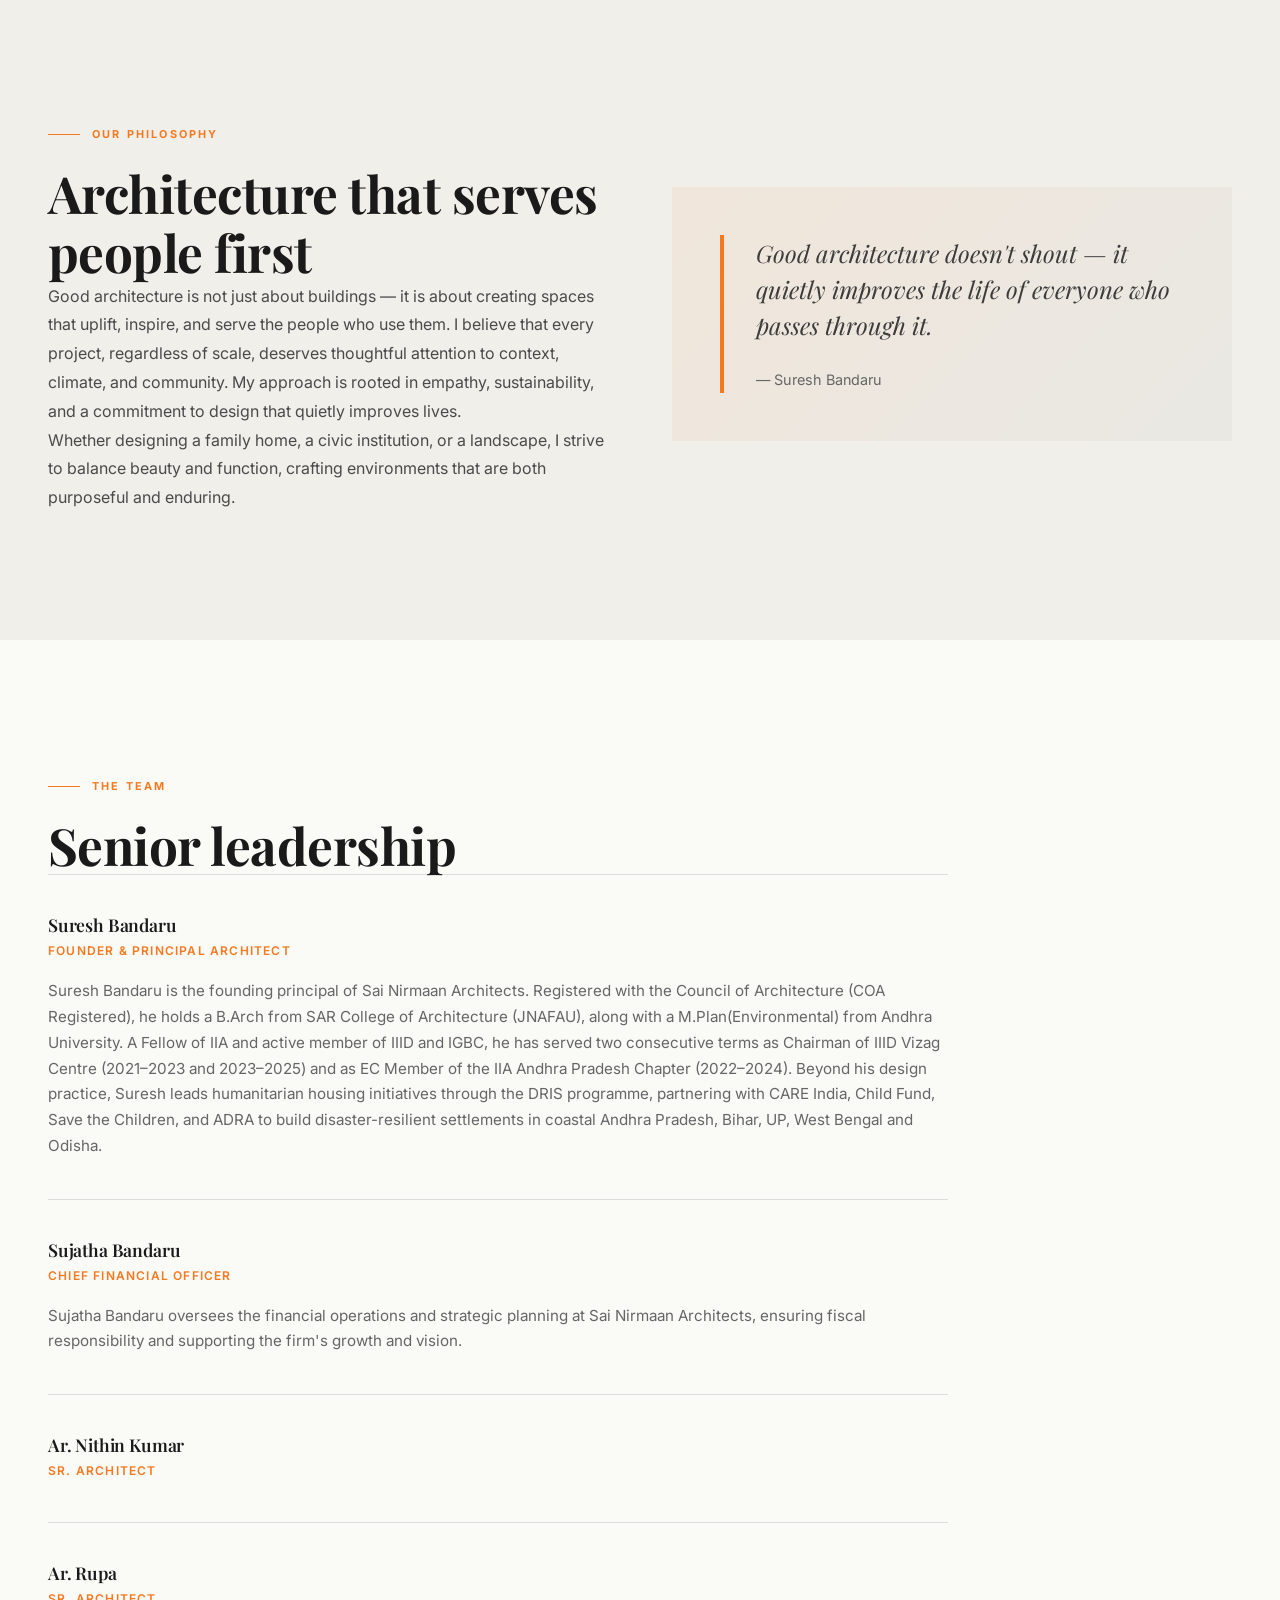
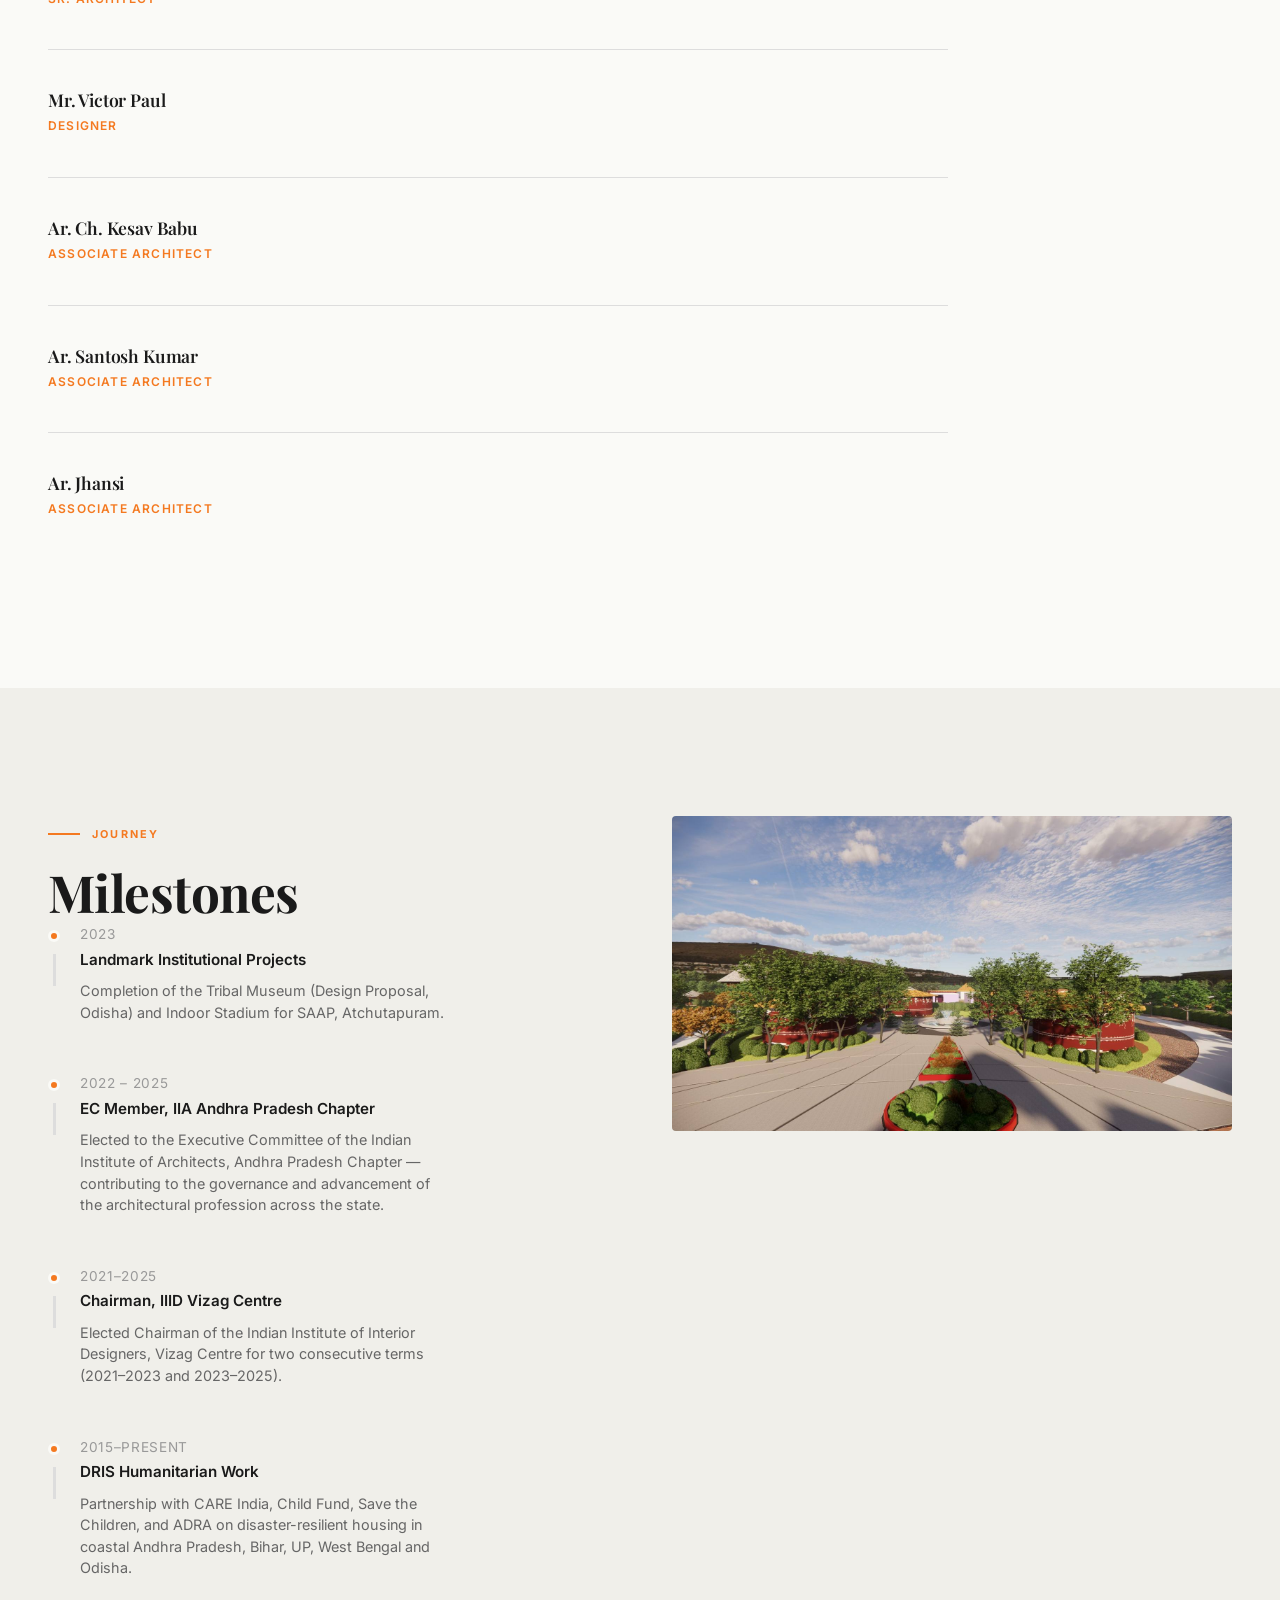
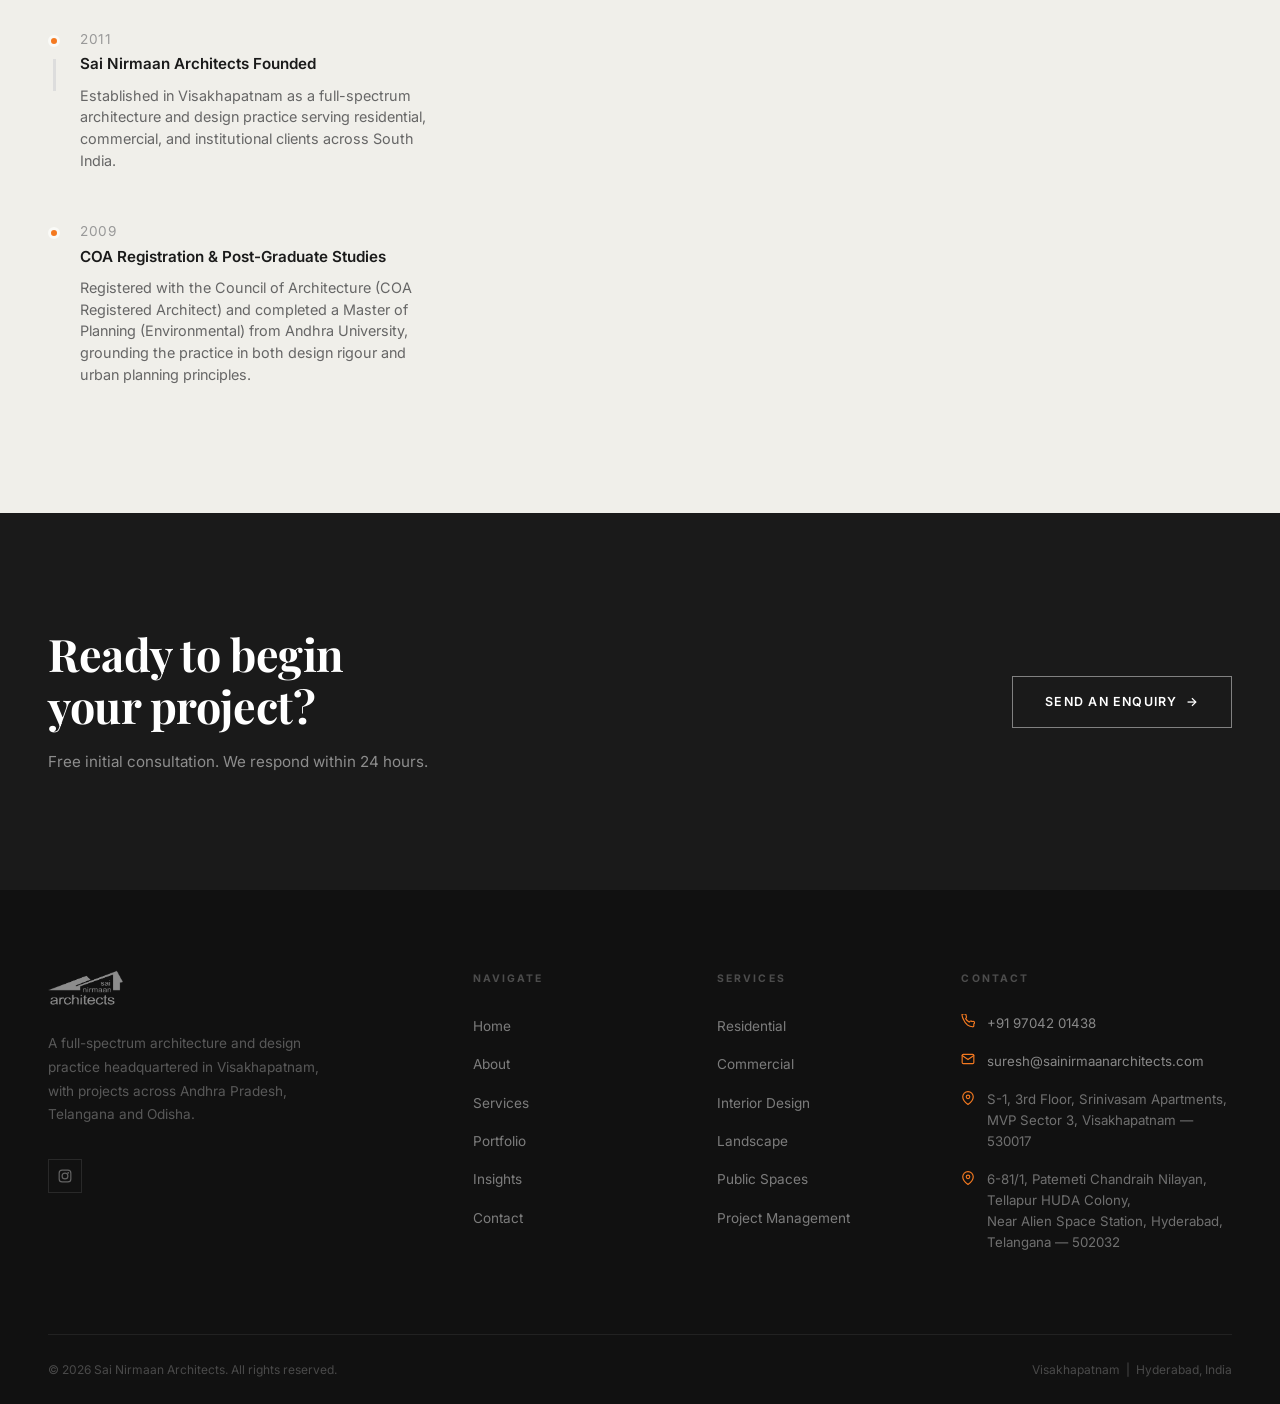
==== commit 2f327b2d: "Fix process step text visibility and principal name consistency - Fix .process-step h4 color: white " ====
--- a/about.html
+++ b/about.html
@@ -4,13 +4,13 @@
     <meta charset="UTF-8">
     <meta name="viewport" content="width=device-width, initial-scale=1.0">
     <title>About — Sai Nirmaan Architects | Visakhapatnam</title>
-    <meta name="description" content="Meet Principal Architect Suresh Kumar Bandaru and the Sai Nirmaan Architects team — 15+ years of architectural excellence across South India and Odisha.">
+    <meta name="description" content="Meet Principal Architect Suresh Bandaru and the Sai Nirmaan Architects team — 15+ years of architectural excellence across South India and Odisha.">
     <link rel="canonical" href="https://sainirmaanarchitects.com/about.html" />
     <meta property="og:type" content="website" />
     <meta property="og:site_name" content="Sai Nirmaan Architects" />
     <meta property="og:url" content="https://sainirmaanarchitects.com/about.html" />
     <meta property="og:title" content="About — Sai Nirmaan Architects | Visakhapatnam" />
-    <meta property="og:description" content="Meet Principal Architect Suresh Kumar Bandaru — 15+ years of architectural excellence across South India and Odisha." />
+    <meta property="og:description" content="Meet Principal Architect Suresh Bandaru — 15+ years of architectural excellence across South India and Odisha." />
     <meta property="og:image" content="https://sainirmaanarchitects.com/images/architectural/indoor-stadium-front.jpg" />
     <meta name="twitter:card" content="summary_large_image" />
     <meta name="twitter:title" content="About — Sai Nirmaan Architects" />
@@ -70,8 +70,8 @@
         <div class="about-block">
             <div class="about-text">
                 <div class="eyebrow">Principal Architect</div>
-                <h2>Suresh Kumar Bandaru</h2>
-                <p>Suresh Kumar Bandaru is the founding principal and chief architect of Sai Nirmaan Architects, established in 2011. With over 15 years of professional practice and 300+ projects across 4+ states, Suresh has shaped a diverse portfolio spanning Architecture, Interior, and Landscape Design throughout South India and Odisha.</p>
+                <h2>Suresh Bandaru</h2>
+                <p>Suresh Bandaru is the founding principal and chief architect of Sai Nirmaan Architects, established in 2011. With over 15 years of professional practice and 300+ projects across 4+ states, Suresh has shaped a diverse portfolio spanning Architecture, Interior, and Landscape Design throughout South India and Odisha.</p>
                 <p>Suresh holds a B.Arch from SAR College of Architecture (JNAFAU), and an M.Plan(Environmental) from Andhra University. He is registered with the Council of Architecture (COA Registered Architect), and is a Fellow of the Indian Institute of Architects (IIA Fellow), a member of the Indian Institute of Interior Designers (IIID Member), and the Indian Green Building Council (IGBC). Suresh has served as Chairman of IIID Vizag Centre (2021–2023, 2023–2025) and as EC Member of the IIA Andhra Pradesh Chapter (2022–2024). His commitment to human-centered design and community impact is evident in landmark projects including the Tribal Museum (Odisha, 2023) and the Indoor Stadium for SAAP. He leads humanitarian housing initiatives through the DRIS programme, partnering with CARE India, Child Fund, Save the Children, and ADRA to build disaster-resilient settlements in coastal Andhra Pradesh, Bihar, UP, West Bengal and Odisha.</p>
                 <div class="about-credentials">
                     <div class="cred-item">
@@ -104,7 +104,7 @@
                 </p>
             </div>
             <div class="about-portrait">
-                <img src="images/team/suresh-bandaru-about.jpg" alt="Suresh Kumar Bandaru — Founder & Principal Architect, Sai Nirmaan Architects" style="width:100%; height:100%; object-fit:cover; object-position: center top; border-radius:4px;" />
+                <img src="images/team/suresh-bandaru-about.jpg" alt="Suresh Bandaru — Founder & Principal Architect, Sai Nirmaan Architects" style="width:100%; height:100%; object-fit:cover; object-position: center top; border-radius:4px;" />
             </div>
         </div>
     </div>
@@ -123,7 +123,7 @@
             <div class="fade-in" style="padding: 3rem; background: linear-gradient(135deg, rgba(244, 121, 32, 0.08) 0%, rgba(60, 60, 60, 0.04) 100%);">
                 <blockquote style="border-left: 4px solid #F47920; padding-left: 2rem; margin: 0;">
                     <p style="font-family: 'Playfair Display', serif; font-size: 1.5rem; font-style: italic; line-height: 1.5; color: #3C3C3C; margin: 0;">Good architecture doesn't shout — it quietly improves the life of everyone who passes through it.</p>
-                    <p style="font-family: 'Inter', sans-serif; font-size: 0.9rem; color: #666; margin-top: 1.5rem; margin-bottom: 0;">— Suresh Kumar Bandaru</p>
+                    <p style="font-family: 'Inter', sans-serif; font-size: 0.9rem; color: #666; margin-top: 1.5rem; margin-bottom: 0;">— Suresh Bandaru</p>
                 </blockquote>
             </div>
         </div>
@@ -137,9 +137,9 @@
         <h2>Senior leadership</h2>
         <div style="max-width: 900px;">
             <div style="border-top: 1px solid #ddd; padding: 2.5rem 0; border-bottom: 1px solid #ddd;">
-                <h3 style="margin: 0 0 0.3rem 0; font-size: 1.1rem; font-weight: 600;">Suresh Kumar Bandaru</h3>
+                <h3 style="margin: 0 0 0.3rem 0; font-size: 1.1rem; font-weight: 600;">Suresh Bandaru</h3>
                 <p style="margin: 0 0 1rem 0; font-size: 0.75rem; letter-spacing: 0.1em; color: #F47920; text-transform: uppercase; font-weight: 600;">Founder &amp; Principal Architect</p>
-                <p style="margin: 0; font-size: 0.95rem; color: #666; line-height: 1.7;">Suresh Kumar Bandaru is the founding principal of Sai Nirmaan Architects. Registered with the Council of Architecture (COA Registered), he holds a B.Arch from SAR College of Architecture (JNAFAU), along with a M.Plan(Environmental) from Andhra University. A Fellow of IIA and active member of IIID and IGBC, he has served two consecutive terms as Chairman of IIID Vizag Centre (2021–2023 and 2023–2025) and as EC Member of the IIA Andhra Pradesh Chapter (2022–2024). Beyond his design practice, Suresh leads humanitarian housing initiatives through the DRIS programme, partnering with CARE India, Child Fund, Save the Children, and ADRA to build disaster-resilient settlements in coastal Andhra Pradesh, Bihar, UP, West Bengal and Odisha.</p>
+                <p style="margin: 0; font-size: 0.95rem; color: #666; line-height: 1.7;">Suresh Bandaru is the founding principal of Sai Nirmaan Architects. Registered with the Council of Architecture (COA Registered), he holds a B.Arch from SAR College of Architecture (JNAFAU), along with a M.Plan(Environmental) from Andhra University. A Fellow of IIA and active member of IIID and IGBC, he has served two consecutive terms as Chairman of IIID Vizag Centre (2021–2023 and 2023–2025) and as EC Member of the IIA Andhra Pradesh Chapter (2022–2024). Beyond his design practice, Suresh leads humanitarian housing initiatives through the DRIS programme, partnering with CARE India, Child Fund, Save the Children, and ADRA to build disaster-resilient settlements in coastal Andhra Pradesh, Bihar, UP, West Bengal and Odisha.</p>
             </div>
             <div style="border-bottom: 1px solid #ddd; padding: 2.5rem 0;">
                 <h3 style="margin: 0 0 0.3rem 0; font-size: 1.1rem; font-weight: 600;">Sujatha Bandaru</h3>
--- a/css/style.css
+++ b/css/style.css
@@ -1330,8 +1330,8 @@
 .intro-two-col { display: grid; grid-template-columns: 1fr 1.4fr; gap: 5rem; align-items: start; }
 @media (max-width: 860px) { .intro-two-col { grid-template-columns: 1fr; gap: 2rem; } }
 
-/* Process step on dark bg */
-.process-step h4 { font-family: var(--serif); font-size: 1.1rem; color: var(--white); margin-bottom: 0.75rem; }
+/* Process step */
+.process-step h4 { font-family: var(--serif); font-size: 1.1rem; color: var(--ink); margin-bottom: 0.75rem; }
 
 /* ============================================================
    v2.1 IMPROVEMENTS
